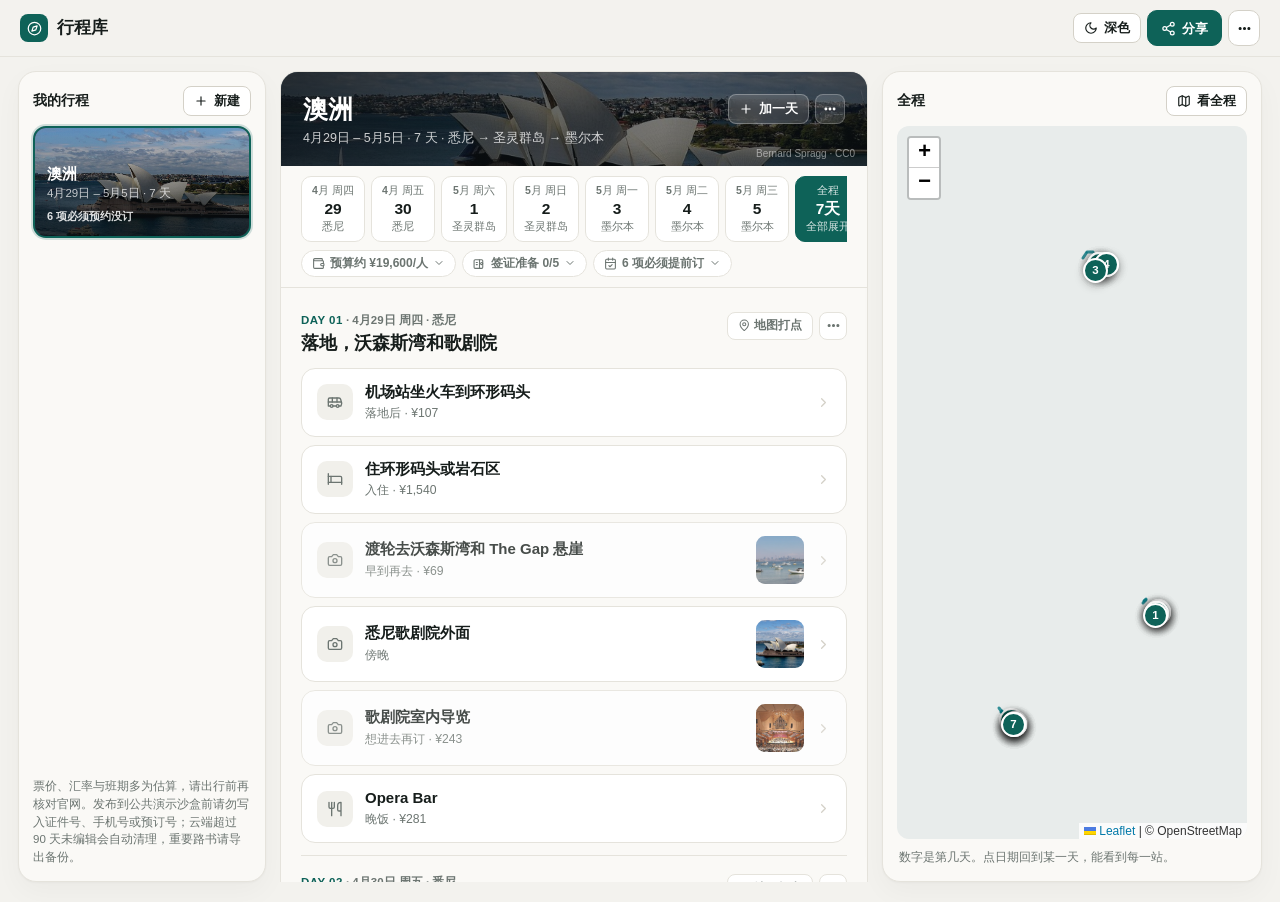
==== template/index.html @ 8e87754a "feat: convert itinerary stops into minimal cards with click-to-open detail panel and unified monochr" ====
<!DOCTYPE html>
<html lang="zh-CN">
<head>
  <meta charset="utf-8" />
  <meta name="viewport" content="width=device-width, initial-scale=1" />
  <title>行程库</title>
  <script>
    try {
      if (localStorage.getItem("travel-guides-theme") === "dark") {
        document.documentElement.dataset.theme = "dark";
      }
    } catch (_) {}
    if (/^\/t\/[A-Za-z0-9_-]+(?:\/edit)?\/?$/.test(location.pathname)) {
      document.documentElement.classList.add("shared-loading");
    }
  </script>
  <link rel="stylesheet" href="vendor/leaflet.css?v=1.9.4" />
  <link rel="stylesheet" href="styles.css?v=39" />
</head>
<body>
  <header class="top">
    <div class="brand">
      <span class="brand-mark"><span data-icon="compass"></span></span>
      <h1>行程库</h1>
    </div>
    <div class="top-actions">
      <span id="share-status" class="share-status" hidden></span>
      <button type="button" class="btn btn-sm" id="seed-update-btn" hidden><span data-icon="refresh"></span>线上已更新 · 用最新版</button>
      <button type="button" class="btn btn-sm" id="conflict-reload-btn" hidden><span data-icon="refresh"></span>加载最新内容</button>
      <button type="button" class="btn readonly-only" id="fork-btn"><span data-icon="copy"></span>复制并修改</button>
      <button type="button" class="btn btn-sm theme-toggle" id="theme-btn" title="切换浅色纸本 / 深色夜航主题"></button>
      <button type="button" class="btn btn-primary" id="share-btn"><span data-icon="share"></span>分享</button>
      <details class="more-menu" id="more-menu">
        <summary class="btn btn-icon-more" aria-label="更多功能" title="打印路书、导入或导出备份"><span data-icon="more"></span></summary>
        <div class="more-popover">
          <button type="button" class="menu-item edit-only mobile-only-menu-item" id="menu-add-day"><span data-icon="plus"></span>添加新的一天</button>
          <button type="button" class="menu-item edit-only mobile-only-menu-item" id="menu-rename-trip"><span data-icon="pencil"></span>修改行程名称</button>
          <button type="button" class="menu-item edit-only mobile-only-menu-item" id="menu-edit-cover"><span data-icon="camera"></span>更换顶部封面</button>
          <button type="button" class="menu-item edit-only mobile-only-menu-item" id="menu-new-trip"><span data-icon="plus"></span>新建另一趟行程</button>
          <button type="button" class="menu-item edit-only mobile-only-menu-item danger-item" id="menu-delete-trip"><span data-icon="trash"></span>删除当前行程</button>
          <hr class="menu-sep edit-only mobile-only-menu-item" />
          <button type="button" class="menu-item" id="print-btn"><span data-icon="printer"></span>打印 / 导出 PDF 路书</button>
          <button type="button" class="menu-item edit-only" id="reset-local-btn" hidden><span data-icon="refresh"></span>恢复默认线上内容</button>
          <button type="button" class="menu-item edit-only" id="import-btn"><span data-icon="upload"></span>导入 JSON 备份</button>
          <button type="button" class="menu-item" id="export-btn"><span data-icon="download"></span>导出 JSON 备份</button>
        </div>
      </details>
      <input id="import-file" type="file" accept="application/json" hidden />
    </div>
  </header>

  <div class="layout">
    <aside class="rail">
      <div class="rail-head">
        <h2>我的行程</h2>
        <button type="button" id="new-trip" class="btn btn-sm edit-only"><span data-icon="plus"></span>新建</button>
      </div>
      <div id="trip-list"></div>
      <p class="rail-note">票价、汇率与班期多为估算，请出行前再核对官网。发布到公共演示沙盒前请勿写入证件号、手机号或预订号；云端超过 90 天未编辑会自动清理，重要路书请导出备份。</p>
    </aside>

    <main id="main"></main>

    <aside class="map-panel">
      <div class="map-bar">
        <h2 id="map-title">地图</h2>
        <button type="button" id="fit-all" class="btn btn-sm"><span data-icon="map"></span>看全程</button>
      </div>
      <div id="map"></div>
      <p id="map-legend">数字和左边每一站的编号对应，虚线是先后顺序。</p>
    </aside>
  </div>

  <dialog id="editor">
    <form id="editor-form" method="dialog">
      <h3 id="editor-title">添加地点</h3>
      <label>时间 <input name="time" placeholder="10:30" /></label>
      <label>名称 <input name="name" required placeholder="餐厅或景点" /></label>
      <label>类型
        <select name="kind">
          <option value="sight">景点</option>
          <option value="food">餐厅</option>
          <option value="transport">交通</option>
          <option value="stay">住宿</option>
        </select>
      </label>
      <label>地址 <input name="address" placeholder="用来在谷歌上搜索" /></label>
      <label>为什么去（亮点简介） <input name="why" placeholder="一句话说明为什么推荐这里" /></label>
      <div class="pair">
        <label>纬度 <input name="lat" inputmode="decimal" /></label>
        <label>经度 <input name="lng" inputmode="decimal" /></label>
      </div>
      <button type="button" id="geocode-btn" class="btn"><span data-icon="pin"></span><span class="label">按名称查找坐标并打点</span></button>
      <label>要不要提前订
        <select name="reservation">
          <option value="none">不用预约</option>
          <option value="recommended">建议预约</option>
          <option value="required">必须预约</option>
        </select>
      </label>
      <label>预约说明 <input name="reservationNote" placeholder="为什么要订，订晚了会怎样" /></label>
      <label>预约链接 <input name="bookingUrl" placeholder="https://" /></label>
      <div class="pair">
        <label>每人费用（当地货币） <input name="costAmount" inputmode="decimal" placeholder="免费填 0" /></label>
        <label>费用说明 <input name="costNote" placeholder="含什么，怎么算的" /></label>
      </div>
      <label>配图链接（Wikimedia 或本站 /api/img）
        <span class="copy-field">
          <input name="photoSrc" placeholder="https://commons.wikimedia.org/..." />
          <button type="button" id="photo-search-btn" class="btn btn-sm"><span data-icon="camera"></span><span class="label">自动搜图</span></button>
        </span>
      </label>
      <div class="pair">
        <label>图片署名 <input name="photoCredit" placeholder="作者 · CC BY-SA 4.0" /></label>
        <label>来源页面 <input name="photoLink" placeholder="https://commons.wikimedia.org/wiki/File:..." /></label>
      </div>
      <label>怎么走 <textarea name="note" rows="4"></textarea></label>
      <div class="dialog-actions">
        <button type="button" id="editor-cancel" class="btn">取消</button>
        <button type="submit" class="btn btn-primary">保存</button>
      </div>
    </form>
  </dialog>

  <dialog id="day-editor">
    <form id="day-editor-form" method="dialog">
      <h3 id="day-editor-title">编辑这一天</h3>
      <div class="pair">
        <label>日期 <input name="date" placeholder="2027-05-01" /></label>
        <label>城市 <input name="city" placeholder="京都 / 悉尼" /></label>
      </div>
      <label>当天主题 <input name="title" required placeholder="例如：伏见稻荷与清水寺漫步" /></label>
      <div class="dialog-actions">
        <button type="button" id="day-editor-cancel" class="btn">取消</button>
        <button type="submit" class="btn btn-primary">保存</button>
      </div>
    </form>
  </dialog>

  <script src="vendor/leaflet.js?v=1.9.4"></script>
  <dialog id="pin-sheet" class="pin-sheet">
    <form method="dialog">
      <h3 id="pin-sheet-title">在谷歌地图打点</h3>
      <p id="pin-sheet-note" class="pin-sheet-note">点任意一站即可在谷歌地图里单独打点定位；也可以点第一项把今天所有站点连成路线。</p>
      <div id="pin-sheet-list" class="pin-sheet-list"></div>
      <div class="dialog-actions">
        <button type="submit" class="btn" value="cancel">关闭</button>
      </div>
    </form>
  </dialog>

  <dialog id="stop-detail" class="stop-detail">
    <div id="detail-content"></div>
  </dialog>

  <dialog id="stop-sheet" class="stop-sheet">
    <form method="dialog">
      <div class="stop-sheet-head">
        <p id="stop-sheet-pos" class="stop-sheet-pos"></p>
        <h3 id="stop-sheet-title">管理这一站</h3>
      </div>
      <div class="stop-sheet-moves" role="group" aria-label="调整先后顺序">
        <button type="button" class="btn stop-move-btn" id="sheet-move-up"><span data-icon="arrowUp"></span>上移一站</button>
        <button type="button" class="btn stop-move-btn" id="sheet-move-down"><span data-icon="arrowDown"></span>下移一站</button>
      </div>
      <div class="stop-sheet-actions">
        <button type="button" class="sheet-row-btn" id="sheet-edit-stop"><span data-icon="pencil"></span><span><b>编辑地点信息</b><small>修改时间、名称、费用、备注或配图</small></span></button>
        <button type="button" class="sheet-row-btn danger" id="sheet-del-stop"><span data-icon="trash"></span><span><b>删除这一站</b><small>从当天行程中移除</small></span></button>
      </div>
      <div class="dialog-actions">
        <button type="submit" class="btn btn-sheet-done" value="cancel">完成</button>
      </div>
    </form>
  </dialog>

  <dialog id="photo-lightbox" class="photo-lightbox">
    <form method="dialog">
      <img id="lightbox-img" alt="" />
      <div class="lightbox-foot">
        <div>
          <b id="lightbox-title"></b>
          <a id="lightbox-credit" target="_blank" rel="noopener"></a>
        </div>
        <button type="submit" class="btn btn-sm" value="cancel">关闭</button>
      </div>
    </form>
  </dialog>

  <button type="button" id="mobile-map-fab" class="mobile-map-fab" hidden></button>

  <dialog id="share-dialog" class="share-dialog">
    <form method="dialog">
      <div>
        <p class="dialog-kicker" id="share-dialog-kicker">分享行程</p>
        <h3 id="share-dialog-title">两个链接，两种权限</h3>
        <p class="share-explain" id="share-dialog-explain">公开链接只能查看；编辑链接相当于密码，请只发给共同规划的人。</p>
      </div>
      <label>公开查看链接
        <span class="copy-field">
          <input id="public-link" readonly />
          <button type="button" class="btn btn-sm" id="copy-public">复制</button>
        </span>
      </label>
      <label id="edit-link-row">持链接可编辑
        <span class="copy-field">
          <input id="edit-link" readonly />
          <button type="button" class="btn btn-sm" id="copy-edit">复制</button>
        </span>
      </label>
      <div id="static-cloud-box" class="static-cloud-box" hidden>
        <small>当前为静态托管页面，复制上方链接即可发给同行人查看。如果需要在网页上多人实时编辑，也可以生成云端副本（默认沙盒使用 workers.dev，部分国内网络可能无法直连）。</small>
        <button type="button" class="btn btn-sm" id="static-cloud-btn">生成云端可编辑副本</button>
      </div>
      <div id="share-manage-box" class="share-manage-box" hidden>
        <div class="share-manage-head">
          <div>
            <b>编辑安全与历史版本</b>
            <small>编辑链接泄露时可立即重置；改乱了可恢复到之前的版本。</small>
          </div>
          <button type="button" class="btn btn-sm" id="rotate-token-btn">重置编辑密钥</button>
        </div>
        <div class="revision-section">
          <div class="revision-bar">
            <span>最近保存记录（最多 10 版）</span>
            <button type="button" class="btn btn-sm" id="load-revisions-btn">刷新列表</button>
          </div>
          <div id="revision-list" class="revision-list"></div>
        </div>
        <div class="share-delete-row">
          <small>误发了证件号或预订号时，连同历史版本一起从云端清除。</small>
          <button type="button" class="btn btn-sm" id="delete-cloud-trip-btn">彻底删除云端行程</button>
        </div>
      </div>
      <p class="share-warning" id="share-warning">公共演示沙盒单行程限 100 KB、超过 90 天未编辑自动清理，不承诺永久保存。请勿把编辑链接公开发布，也不要写入身份证、护照、手机号或预订号。</p>
      <div class="dialog-actions">
        <button type="button" id="share-close" class="btn btn-primary">完成</button>
      </div>
    </form>
  </dialog>

  <script src="data.js?v=39"></script>
  <script src="app.js?v=39"></script>
  <script src="share.js?v=11"></script>
</body>
</html>
---- template/vendor/leaflet.css ----
/* required styles */

.leaflet-pane,
.leaflet-tile,
.leaflet-marker-icon,
.leaflet-marker-shadow,
.leaflet-tile-container,
.leaflet-pane > svg,
.leaflet-pane > canvas,
.leaflet-zoom-box,
.leaflet-image-layer,
.leaflet-layer {
	position: absolute;
	left: 0;
	top: 0;
	}
.leaflet-container {
	overflow: hidden;
	}
.leaflet-tile,
.leaflet-marker-icon,
.leaflet-marker-shadow {
	-webkit-user-select: none;
	   -moz-user-select: none;
	        user-select: none;
	  -webkit-user-drag: none;
	}
/* Prevents IE11 from highlighting tiles in blue */
.leaflet-tile::selection {
	background: transparent;
}
/* Safari renders non-retina tile on retina better with this, but Chrome is worse */
.leaflet-safari .leaflet-tile {
	image-rendering: -webkit-optimize-contrast;
	}
/* hack that prevents hw layers "stretching" when loading new tiles */
.leaflet-safari .leaflet-tile-container {
	width: 1600px;
	height: 1600px;
	-webkit-transform-origin: 0 0;
	}
.leaflet-marker-icon,
.leaflet-marker-shadow {
	display: block;
	}
/* .leaflet-container svg: reset svg max-width decleration shipped in Joomla! (joomla.org) 3.x */
/* .leaflet-container img: map is broken in FF if you have max-width: 100% on tiles */
.leaflet-container .leaflet-overlay-pane svg {
	max-width: none !important;
	max-height: none !important;
	}
.leaflet-container .leaflet-marker-pane img,
.leaflet-container .leaflet-shadow-pane img,
.leaflet-container .leaflet-tile-pane img,
.leaflet-container img.leaflet-image-layer,
.leaflet-container .leaflet-tile {
	max-width: none !important;
	max-height: none !important;
	width: auto;
	padding: 0;
	}

.leaflet-container img.leaflet-tile {
	/* See: https://bugs.chromium.org/p/chromium/issues/detail?id=600120 */
	mix-blend-mode: plus-lighter;
}

.leaflet-container.leaflet-touch-zoom {
	-ms-touch-action: pan-x pan-y;
	touch-action: pan-x pan-y;
	}
.leaflet-container.leaflet-touch-drag {
	-ms-touch-action: pinch-zoom;
	/* Fallback for FF which doesn't support pinch-zoom */
	touch-action: none;
	touch-action: pinch-zoom;
}
.leaflet-container.leaflet-touch-drag.leaflet-touch-zoom {
	-ms-touch-action: none;
	touch-action: none;
}
.leaflet-container {
	-webkit-tap-highlight-color: transparent;
}
.leaflet-container a {
	-webkit-tap-highlight-color: rgba(51, 181, 229, 0.4);
}
.leaflet-tile {
	filter: inherit;
	visibility: hidden;
	}
.leaflet-tile-loaded {
	visibility: inherit;
	}
.leaflet-zoom-box {
	width: 0;
	height: 0;
	-moz-box-sizing: border-box;
	     box-sizing: border-box;
	z-index: 800;
	}
/* workaround for https://bugzilla.mozilla.org/show_bug.cgi?id=888319 */
.leaflet-overlay-pane svg {
	-moz-user-select: none;
	}

.leaflet-pane         { z-index: 400; }

.leaflet-tile-pane    { z-index: 200; }
.leaflet-overlay-pane { z-index: 400; }
.leaflet-shadow-pane  { z-index: 500; }
.leaflet-marker-pane  { z-index: 600; }
.leaflet-tooltip-pane   { z-index: 650; }
.leaflet-popup-pane   { z-index: 700; }

.leaflet-map-pane canvas { z-index: 100; }
.leaflet-map-pane svg    { z-index: 200; }

.leaflet-vml-shape {
	width: 1px;
	height: 1px;
	}
.lvml {
	behavior: url(#default#VML);
	display: inline-block;
	position: absolute;
	}


/* control positioning */

.leaflet-control {
	position: relative;
	z-index: 800;
	pointer-events: visiblePainted; /* IE 9-10 doesn't have auto */
	pointer-events: auto;
	}
.leaflet-top,
.leaflet-bottom {
	position: absolute;
	z-index: 1000;
	pointer-events: none;
	}
.leaflet-top {
	top: 0;
	}
.leaflet-right {
	right: 0;
	}
.leaflet-bottom {
	bottom: 0;
	}
.leaflet-left {
	left: 0;
	}
.leaflet-control {
	float: left;
	clear: both;
	}
.leaflet-right .leaflet-control {
	float: right;
	}
.leaflet-top .leaflet-control {
	margin-top: 10px;
	}
.leaflet-bottom .leaflet-control {
	margin-bottom: 10px;
	}
.leaflet-left .leaflet-control {
	margin-left: 10px;
	}
.leaflet-right .leaflet-control {
	margin-right: 10px;
	}


/* zoom and fade animations */

.leaflet-fade-anim .leaflet-popup {
	opacity: 0;
	-webkit-transition: opacity 0.2s linear;
	   -moz-transition: opacity 0.2s linear;
	        transition: opacity 0.2s linear;
	}
.leaflet-fade-anim .leaflet-map-pane .leaflet-popup {
	opacity: 1;
	}
.leaflet-zoom-animated {
	-webkit-transform-origin: 0 0;
	    -ms-transform-origin: 0 0;
	        transform-origin: 0 0;
	}
svg.leaflet-zoom-animated {
	will-change: transform;
}

.leaflet-zoom-anim .leaflet-zoom-animated {
	-webkit-transition: -webkit-transform 0.25s cubic-bezier(0,0,0.25,1);
	   -moz-transition:    -moz-transform 0.25s cubic-bezier(0,0,0.25,1);
	        transition:         transform 0.25s cubic-bezier(0,0,0.25,1);
	}
.leaflet-zoom-anim .leaflet-tile,
.leaflet-pan-anim .leaflet-tile {
	-webkit-transition: none;
	   -moz-transition: none;
	        transition: none;
	}

.leaflet-zoom-anim .leaflet-zoom-hide {
	visibility: hidden;
	}


/* cursors */

.leaflet-interactive {
	cursor: pointer;
	}
.leaflet-grab {
	cursor: -webkit-grab;
	cursor:    -moz-grab;
	cursor:         grab;
	}
.leaflet-crosshair,
.leaflet-crosshair .leaflet-interactive {
	cursor: crosshair;
	}
.leaflet-popup-pane,
.leaflet-control {
	cursor: auto;
	}
.leaflet-dragging .leaflet-grab,
.leaflet-dragging .leaflet-grab .leaflet-interactive,
.leaflet-dragging .leaflet-marker-draggable {
	cursor: move;
	cursor: -webkit-grabbing;
	cursor:    -moz-grabbing;
	cursor:         grabbing;
	}

/* marker & overlays interactivity */
.leaflet-marker-icon,
.leaflet-marker-shadow,
.leaflet-image-layer,
.leaflet-pane > svg path,
.leaflet-tile-container {
	pointer-events: none;
	}

.leaflet-marker-icon.leaflet-interactive,
.leaflet-image-layer.leaflet-interactive,
.leaflet-pane > svg path.leaflet-interactive,
svg.leaflet-image-layer.leaflet-interactive path {
	pointer-events: visiblePainted; /* IE 9-10 doesn't have auto */
	pointer-events: auto;
	}

/* visual tweaks */

.leaflet-container {
	background: #ddd;
	outline-offset: 1px;
	}
.leaflet-container a {
	color: #0078A8;
	}
.leaflet-zoom-box {
	border: 2px dotted #38f;
	background: rgba(255,255,255,0.5);
	}


/* general typography */
.leaflet-container {
	font-family: "Helvetica Neue", Arial, Helvetica, sans-serif;
	font-size: 12px;
	font-size: 0.75rem;
	line-height: 1.5;
	}


/* general toolbar styles */

.leaflet-bar {
	box-shadow: 0 1px 5px rgba(0,0,0,0.65);
	border-radius: 4px;
	}
.leaflet-bar a {
	background-color: #fff;
	border-bottom: 1px solid #ccc;
	width: 26px;
	height: 26px;
	line-height: 26px;
	display: block;
	text-align: center;
	text-decoration: none;
	color: black;
	}
.leaflet-bar a,
.leaflet-control-layers-toggle {
	background-position: 50% 50%;
	background-repeat: no-repeat;
	display: block;
	}
.leaflet-bar a:hover,
.leaflet-bar a:focus {
	background-color: #f4f4f4;
	}
.leaflet-bar a:first-child {
	border-top-left-radius: 4px;
	border-top-right-radius: 4px;
	}
.leaflet-bar a:last-child {
	border-bottom-left-radius: 4px;
	border-bottom-right-radius: 4px;
	border-bottom: none;
	}
.leaflet-bar a.leaflet-disabled {
	cursor: default;
	background-color: #f4f4f4;
	color: #bbb;
	}

.leaflet-touch .leaflet-bar a {
	width: 30px;
	height: 30px;
	line-height: 30px;
	}
.leaflet-touch .leaflet-bar a:first-child {
	border-top-left-radius: 2px;
	border-top-right-radius: 2px;
	}
.leaflet-touch .leaflet-bar a:last-child {
	border-bottom-left-radius: 2px;
	border-bottom-right-radius: 2px;
	}

/* zoom control */

.leaflet-control-zoom-in,
.leaflet-control-zoom-out {
	font: bold 18px 'Lucida Console', Monaco, monospace;
	text-indent: 1px;
	}

.leaflet-touch .leaflet-control-zoom-in, .leaflet-touch .leaflet-control-zoom-out  {
	font-size: 22px;
	}


/* layers control */

.leaflet-control-layers {
	box-shadow: 0 1px 5px rgba(0,0,0,0.4);
	background: #fff;
	border-radius: 5px;
	}
.leaflet-control-layers-toggle {
	background-image: url(images/layers.png);
	width: 36px;
	height: 36px;
	}
.leaflet-retina .leaflet-control-layers-toggle {
	background-image: url(images/layers-2x.png);
	background-size: 26px 26px;
	}
.leaflet-touch .leaflet-control-layers-toggle {
	width: 44px;
	height: 44px;
	}
.leaflet-control-layers .leaflet-control-layers-list,
.leaflet-control-layers-expanded .leaflet-control-layers-toggle {
	display: none;
	}
.leaflet-control-layers-expanded .leaflet-control-layers-list {
	display: block;
	position: relative;
	}
.leaflet-control-layers-expanded {
	padding: 6px 10px 6px 6px;
	color: #333;
	background: #fff;
	}
.leaflet-control-layers-scrollbar {
	overflow-y: scroll;
	overflow-x: hidden;
	padding-right: 5px;
	}
.leaflet-control-layers-selector {
	margin-top: 2px;
	position: relative;
	top: 1px;
	}
.leaflet-control-layers label {
	display: block;
	font-size: 13px;
	font-size: 1.08333em;
	}
.leaflet-control-layers-separator {
	height: 0;
	border-top: 1px solid #ddd;
	margin: 5px -10px 5px -6px;
	}

/* Default icon URLs */
.leaflet-default-icon-path { /* used only in path-guessing heuristic, see L.Icon.Default */
	background-image: url(images/marker-icon.png);
	}


/* attribution and scale controls */

.leaflet-container .leaflet-control-attribution {
	background: #fff;
	background: rgba(255, 255, 255, 0.8);
	margin: 0;
	}
.leaflet-control-attribution,
.leaflet-control-scale-line {
	padding: 0 5px;
	color: #333;
	line-height: 1.4;
	}
.leaflet-control-attribution a {
	text-decoration: none;
	}
.leaflet-control-attribution a:hover,
.leaflet-control-attribution a:focus {
	text-decoration: underline;
	}
.leaflet-attribution-flag {
	display: inline !important;
	vertical-align: baseline !important;
	width: 1em;
	height: 0.6669em;
	}
.leaflet-left .leaflet-control-scale {
	margin-left: 5px;
	}
.leaflet-bottom .leaflet-control-scale {
	margin-bottom: 5px;
	}
.leaflet-control-scale-line {
	border: 2px solid #777;
	border-top: none;
	line-height: 1.1;
	padding: 2px 5px 1px;
	white-space: nowrap;
	-moz-box-sizing: border-box;
	     box-sizing: border-box;
	background: rgba(255, 255, 255, 0.8);
	text-shadow: 1px 1px #fff;
	}
.leaflet-control-scale-line:not(:first-child) {
	border-top: 2px solid #777;
	border-bottom: none;
	margin-top: -2px;
	}
.leaflet-control-scale-line:not(:first-child):not(:last-child) {
	border-bottom: 2px solid #777;
	}

.leaflet-touch .leaflet-control-attribution,
.leaflet-touch .leaflet-control-layers,
.leaflet-touch .leaflet-bar {
	box-shadow: none;
	}
.leaflet-touch .leaflet-control-layers,
.leaflet-touch .leaflet-bar {
	border: 2px solid rgba(0,0,0,0.2);
	background-clip: padding-box;
	}


/* popup */

.leaflet-popup {
	position: absolute;
	text-align: center;
	margin-bottom: 20px;
	}
.leaflet-popup-content-wrapper {
	padding: 1px;
	text-align: left;
	border-radius: 12px;
	}
.leaflet-popup-content {
	margin: 13px 24px 13px 20px;
	line-height: 1.3;
	font-size: 13px;
	font-size: 1.08333em;
	min-height: 1px;
	}
.leaflet-popup-content p {
	margin: 17px 0;
	margin: 1.3em 0;
	}
.leaflet-popup-tip-container {
	width: 40px;
	height: 20px;
	position: absolute;
	left: 50%;
	margin-top: -1px;
	margin-left: -20px;
	overflow: hidden;
	pointer-events: none;
	}
.leaflet-popup-tip {
	width: 17px;
	height: 17px;
	padding: 1px;

	margin: -10px auto 0;
	pointer-events: auto;

	-webkit-transform: rotate(45deg);
	   -moz-transform: rotate(45deg);
	    -ms-transform: rotate(45deg);
	        transform: rotate(45deg);
	}
.leaflet-popup-content-wrapper,
.leaflet-popup-tip {
	background: white;
	color: #333;
	box-shadow: 0 3px 14px rgba(0,0,0,0.4);
	}
.leaflet-container a.leaflet-popup-close-button {
	position: absolute;
	top: 0;
	right: 0;
	border: none;
	text-align: center;
	width: 24px;
	height: 24px;
	font: 16px/24px Tahoma, Verdana, sans-serif;
	color: #757575;
	text-decoration: none;
	background: transparent;
	}
.leaflet-container a.leaflet-popup-close-button:hover,
.leaflet-container a.leaflet-popup-close-button:focus {
	color: #585858;
	}
.leaflet-popup-scrolled {
	overflow: auto;
	}

.leaflet-oldie .leaflet-popup-content-wrapper {
	-ms-zoom: 1;
	}
.leaflet-oldie .leaflet-popup-tip {
	width: 24px;
	margin: 0 auto;

	-ms-filter: "progid:DXImageTransform.Microsoft.Matrix(M11=0.70710678, M12=0.70710678, M21=-0.70710678, M22=0.70710678)";
	filter: progid:DXImageTransform.Microsoft.Matrix(M11=0.70710678, M12=0.70710678, M21=-0.70710678, M22=0.70710678);
	}

.leaflet-oldie .leaflet-control-zoom,
.leaflet-oldie .leaflet-control-layers,
.leaflet-oldie .leaflet-popup-content-wrapper,
.leaflet-oldie .leaflet-popup-tip {
	border: 1px solid #999;
	}


/* div icon */

.leaflet-div-icon {
	background: #fff;
	border: 1px solid #666;
	}


/* Tooltip */
/* Base styles for the element that has a tooltip */
.leaflet-tooltip {
	position: absolute;
	padding: 6px;
	background-color: #fff;
	border: 1px solid #fff;
	border-radius: 3px;
	color: #222;
	white-space: nowrap;
	-webkit-user-select: none;
	-moz-user-select: none;
	-ms-user-select: none;
	user-select: none;
	pointer-events: none;
	box-shadow: 0 1px 3px rgba(0,0,0,0.4);
	}
.leaflet-tooltip.leaflet-interactive {
	cursor: pointer;
	pointer-events: auto;
	}
.leaflet-tooltip-top:before,
.leaflet-tooltip-bottom:before,
.leaflet-tooltip-left:before,
.leaflet-tooltip-right:before {
	position: absolute;
	pointer-events: none;
	border: 6px solid transparent;
	background: transparent;
	content: "";
	}

/* Directions */

.leaflet-tooltip-bottom {
	margin-top: 6px;
}
.leaflet-tooltip-top {
	margin-top: -6px;
}
.leaflet-tooltip-bottom:before,
.leaflet-tooltip-top:before {
	left: 50%;
	margin-left: -6px;
	}
.leaflet-tooltip-top:before {
	bottom: 0;
	margin-bottom: -12px;
	border-top-color: #fff;
	}
.leaflet-tooltip-bottom:before {
	top: 0;
	margin-top: -12px;
	margin-left: -6px;
	border-bottom-color: #fff;
	}
.leaflet-tooltip-left {
	margin-left: -6px;
}
.leaflet-tooltip-right {
	margin-left: 6px;
}
.leaflet-tooltip-left:before,
.leaflet-tooltip-right:before {
	top: 50%;
	margin-top: -6px;
	}
.leaflet-tooltip-left:before {
	right: 0;
	margin-right: -12px;
	border-left-color: #fff;
	}
.leaflet-tooltip-right:before {
	left: 0;
	margin-left: -12px;
	border-right-color: #fff;
	}

/* Printing */

@media print {
	/* Prevent printers from removing background-images of controls. */
	.leaflet-control {
		-webkit-print-color-adjust: exact;
		print-color-adjust: exact;
		}
	}
---- template/styles.css ----
/* ==========================================================================
   Static Travel Guide — Minimal Unified Card + Detail Panel Stylesheet
   Strict Monochrome + Single Accent Palette (Zero Rainbow Clutter)
   ========================================================================== */

:root {
  --bg: #f3f2ee;
  --panel: #faf9f6;
  --surface: #ffffff;
  --surface-subtle: #f1f0eb;
  --ink: #161d1b;
  --muted: #6c7571;
  --line: #e5e3dc;
  --line-strong: #d4d1c8;
  --accent: #0e6258;
  --accent-dark: #094941;
  --accent-soft: #e8f3f1;
  --warn: #b45309;
  --warn-soft: #fef5eb;
  --danger: #b91c1c;
  --danger-soft: #fef2f2;
  --radius: 18px;
  --shadow: 0 1px 2px rgba(18, 26, 23, 0.03), 0 10px 28px rgba(18, 26, 23, 0.035);
}

/* Tonal single-hue steps for budget chart (no rainbow colors) */
.cat-flight    { --bar-alpha: 1; }
.cat-stay      { --bar-alpha: 0.78; }
.cat-transport { --bar-alpha: 0.6; }
.cat-sight     { --bar-alpha: 0.45; }
.cat-food      { --bar-alpha: 0.32; }
.cat-other     { --bar-alpha: 0.2; }

* { box-sizing: border-box; }
[hidden] { display: none !important; }
html, body { margin: 0; height: 100%; }
html.shared-loading body { visibility: hidden; }

body {
  background: var(--bg);
  color: var(--ink);
  font-family: -apple-system, BlinkMacSystemFont, "PingFang SC", "Hiragino Sans GB", "Microsoft YaHei", "Noto Sans SC", sans-serif;
  font-size: 14.5px;
  line-height: 1.55;
  -webkit-font-smoothing: antialiased;
}

button, input, select, textarea { font: inherit; color: inherit; }
.icon { width: 15px; height: 15px; flex-shrink: 0; }
.muted { color: var(--muted); }
.empty { margin: 0; padding: 20px 0; color: var(--muted); font-size: 13.5px; }
.print-only-notes { display: none; }

/* Role Modifiers */
.shared-readonly .edit-only { display: none !important; }
.readonly-only { display: none !important; }
.shared-readonly .readonly-only { display: inline-flex !important; }

/* Unified Calm Buttons */
.btn {
  display: inline-flex;
  align-items: center;
  justify-content: center;
  gap: 6px;
  height: 36px;
  padding: 0 13px;
  border-radius: 10px;
  border: 1px solid var(--line-strong);
  background: var(--surface);
  color: var(--ink);
  font-size: 13px;
  font-weight: 600;
  line-height: 1;
  text-decoration: none;
  white-space: nowrap;
  cursor: pointer;
  transition: background 0.15s, border-color 0.15s, color 0.15s;
}
.btn:hover { border-color: var(--accent); color: var(--accent); }
.btn:active { transform: translateY(1px); }
.btn:disabled { opacity: 0.4; cursor: default; }
.btn-sm { height: 30px; padding: 0 10px; font-size: 12.5px; border-radius: 8px; }
.btn-sm .icon { width: 14px; height: 14px; }

.btn-primary, .btn-book {
  background: var(--accent);
  border-color: var(--accent);
  color: #fff;
}
.btn-primary:hover, .btn-book:hover {
  background: var(--accent-dark);
  border-color: var(--accent-dark);
  color: #fff;
}

/* Top Bar & Menus */
.top {
  position: sticky;
  top: 0;
  z-index: 50;
  display: flex;
  justify-content: space-between;
  align-items: center;
  gap: 12px;
  padding: 10px 20px;
  background: rgba(243, 242, 238, 0.9);
  border-bottom: 1px solid var(--line);
  backdrop-filter: blur(14px);
}
.brand { display: flex; align-items: center; gap: 9px; }
.brand-mark {
  display: grid;
  place-items: center;
  width: 28px;
  height: 28px;
  border-radius: 8px;
  background: var(--accent);
  color: #fff;
}
.brand h1 { margin: 0; font-size: 17px; font-weight: 750; letter-spacing: -0.01em; }
.top-actions { display: flex; align-items: center; gap: 6px; }

.share-status {
  display: inline-flex;
  align-items: center;
  height: 26px;
  padding: 0 9px;
  border-radius: 999px;
  background: var(--accent-soft);
  color: var(--accent);
  font-size: 12px;
  font-weight: 600;
  white-space: nowrap;
}
.share-status.error { background: var(--danger-soft); color: var(--danger); }

#conflict-reload-btn, #seed-update-btn {
  border-color: var(--warn);
  background: var(--warn-soft);
  color: var(--warn);
}

.more-menu { position: relative; }
.more-menu summary { list-style: none; }
.more-menu summary::-webkit-details-marker { display: none; }
.btn-icon-more { width: 32px; padding: 0; }
.more-popover {
  position: absolute;
  right: 0;
  top: calc(100% + 6px);
  min-width: 188px;
  padding: 5px;
  border-radius: 12px;
  background: var(--surface);
  border: 1px solid var(--line);
  box-shadow: 0 12px 32px rgba(15, 23, 20, 0.14);
  display: grid;
  gap: 2px;
  z-index: 80;
}
.menu-item {
  display: flex;
  align-items: center;
  gap: 9px;
  width: 100%;
  padding: 8px 11px;
  border: 0;
  border-radius: 8px;
  background: transparent;
  color: var(--ink);
  font-size: 13px;
  font-weight: 550;
  text-align: left;
  cursor: pointer;
}
.menu-item:hover { background: var(--surface-subtle); color: var(--accent); }
.menu-item.danger-item { color: var(--danger); }
.menu-item.danger-item:hover { background: var(--danger-soft); }
.menu-sep { border: 0; border-top: 1px solid var(--line); margin: 4px 6px; }
@media (min-width: 721px) {
  .mobile-only-menu-item { display: none; }
}

/* 3-Column Desktop Layout */
.layout {
  display: grid;
  grid-template-columns: 248px minmax(0, 1fr) 380px;
  gap: 14px;
  padding: 14px 18px 20px;
  height: calc(100vh - 55px);
}
.shared-route .rail { display: none !important; }
.shared-route .layout { grid-template-columns: minmax(0, 1fr) 400px; }

.rail, .map-panel {
  min-height: 0;
  display: flex;
  flex-direction: column;
  background: var(--panel);
  border: 1px solid var(--line);
  border-radius: var(--radius);
  box-shadow: var(--shadow);
}

/* Left Sidebar Trip Cards */
.rail { padding: 14px; overflow: auto; }
.rail-head, .map-bar {
  display: flex;
  justify-content: space-between;
  align-items: center;
  gap: 8px;
  margin-bottom: 10px;
}
.rail h2, .map-bar h2 { margin: 0; font-size: 14px; font-weight: 750; }
#trip-list { display: grid; gap: 10px; }

.trip-card {
  position: relative;
  display: flex;
  flex-direction: column;
  justify-content: flex-end;
  width: 100%;
  min-height: 112px;
  padding: 0;
  border: 2px solid transparent;
  border-radius: 13px;
  background: #1b2422;
  color: #fff;
  text-align: left;
  overflow: hidden;
  cursor: pointer;
  transition: transform 0.15s, border-color 0.15s;
}
.trip-card:hover { transform: translateY(-1px); }
.trip-card.active {
  border-color: var(--accent);
  box-shadow: 0 0 0 2px rgba(14, 98, 88, 0.18);
}
.trip-thumb {
  position: absolute;
  inset: 0;
  display: grid;
  place-items: center;
  background: #232f2c center / cover no-repeat;
}
.trip-thumb::after {
  content: "";
  position: absolute;
  inset: 0;
  background: linear-gradient(180deg, rgba(10, 15, 18, 0.1) 0%, rgba(10, 15, 18, 0.84) 100%);
}
.trip-meta { position: relative; z-index: 1; display: block; padding: 11px 12px 10px; }
.trip-meta b { display: block; font-size: 14.5px; font-weight: 750; line-height: 1.25; }
.trip-meta span { display: block; margin-top: 2px; font-size: 11.5px; color: rgba(255, 255, 255, 0.74); }
.trip-meta em, .trip-meta .ok {
  display: inline-block;
  margin-top: 5px;
  font-size: 11px;
  font-style: normal;
  font-weight: 600;
  color: rgba(255, 255, 255, 0.86);
}
.rail-note { margin: auto 0 0; padding-top: 14px; color: var(--muted); font-size: 11.5px; line-height: 1.55; }

/* Center Stage */
main {
  min-height: 0;
  overflow: auto;
  display: flex;
  flex-direction: column;
  gap: 10px;
}
.stage-shell {
  background: var(--panel);
  border: 1px solid var(--line);
  border-radius: var(--radius);
  box-shadow: var(--shadow);
  overflow: clip;
}

/* 1. Atmospheric Header */
.stage-hero {
  position: relative;
  padding: 22px 22px 18px;
  background: #1a2422;
  color: #fff;
  overflow: hidden;
}
.stage-hero.has-bg::before {
  content: "";
  position: absolute;
  inset: 0;
  background: var(--hero-img) center / cover no-repeat;
}
.stage-hero-scrim {
  position: absolute;
  inset: 0;
  background: linear-gradient(95deg, rgba(12, 17, 20, 0.84) 0%, rgba(12, 17, 20, 0.56) 65%, rgba(12, 17, 20, 0.72) 100%);
}
.stage-hero-body {
  position: relative;
  z-index: 1;
  display: flex;
  justify-content: space-between;
  align-items: flex-start;
  gap: 14px;
}
.stage-hero h2 { margin: 0; font-size: clamp(20px, 2.3vw, 25px); font-weight: 760; letter-spacing: -0.015em; line-height: 1.2; }
.stage-sub { margin: 5px 0 0; font-size: 12.5px; color: rgba(255, 255, 255, 0.78); }
.stage-hero-tools { display: flex; align-items: center; gap: 6px; flex-shrink: 0; }
.btn-hero-primary { background: rgba(255, 255, 255, 0.16); border-color: rgba(255, 255, 255, 0.28); color: #fff; backdrop-filter: blur(6px); }
.btn-hero-primary:hover { background: rgba(255, 255, 255, 0.26); border-color: #fff; color: #fff; }
.btn-hero-more { width: 30px; padding: 0; background: rgba(255, 255, 255, 0.14); border-color: rgba(255, 255, 255, 0.24); color: #fff; }
.btn-hero-more:hover { background: rgba(255, 255, 255, 0.26); border-color: #fff; color: #fff; }
.hero-credit {
  position: absolute; right: 12px; bottom: 5px; z-index: 1;
  font-size: 10px; color: rgba(255, 255, 255, 0.5); text-decoration: none;
  max-width: 45%; overflow: hidden; text-overflow: ellipsis; white-space: nowrap;
}

/* 2. Sticky Date Strip + Monochrome Quick Pills */
.stage-sticky {
  position: sticky;
  top: 0;
  z-index: 25;
  padding: 10px 20px;
  background: rgba(250, 249, 246, 0.94);
  border-bottom: 1px solid var(--line);
  backdrop-filter: blur(12px);
}
.day-tabs {
  display: flex;
  align-items: stretch;
  gap: 6px;
  overflow-x: auto;
  scrollbar-width: none;
}
.day-tabs::-webkit-scrollbar { display: none; }

.day-tab {
  display: flex;
  flex-direction: column;
  align-items: center;
  justify-content: center;
  min-width: 64px;
  padding: 5px 10px;
  border-radius: 10px;
  border: 1px solid var(--line);
  background: var(--surface);
  color: var(--ink);
  cursor: pointer;
  flex-shrink: 0;
  transition: background 0.15s, border-color 0.15s, color 0.15s;
}
.day-tab:hover { border-color: var(--accent); }
.dt-top { font-size: 10.5px; color: var(--muted); font-weight: 550; white-space: nowrap; }
.dt-num { font-size: 15.5px; font-weight: 800; line-height: 1.15; margin: 1px 0; font-variant-numeric: tabular-nums; }
.dt-city { font-size: 11px; color: var(--muted); font-weight: 550; max-width: 70px; overflow: hidden; text-overflow: ellipsis; white-space: nowrap; }

.day-tab.active {
  background: var(--accent);
  border-color: var(--accent);
  color: #fff;
}
.day-tab.active .dt-top, .day-tab.active .dt-city { color: rgba(255, 255, 255, 0.84); }

.quick-pills {
  display: flex;
  flex-wrap: nowrap;
  align-items: center;
  gap: 6px;
  margin-top: 8px;
  overflow-x: auto;
  scrollbar-width: none;
}
.quick-pills::-webkit-scrollbar { display: none; }
.q-pill {
  display: inline-flex;
  align-items: center;
  gap: 5px;
  height: 27px;
  padding: 0 10px;
  border-radius: 999px;
  border: 1px solid var(--line);
  background: var(--surface);
  color: var(--muted);
  font-size: 12px;
  font-weight: 600;
  cursor: pointer;
  white-space: nowrap;
}
.q-pill .icon { width: 13px; height: 13px; color: var(--muted); }
.q-pill.open, .q-pill:hover {
  border-color: var(--accent);
  background: var(--accent-soft);
  color: var(--accent);
}
.q-pill.open .icon, .q-pill:hover .icon { color: var(--accent); }
.chev { display: inline-grid; transition: transform 0.15s; }
.chev .icon { width: 12px; height: 12px; }
.chev.up { transform: rotate(180deg); }

/* Expandable Drawers */
.drawer-panel {
  margin: 12px 20px 4px;
  padding: 15px 16px;
  border-radius: 14px;
  background: var(--surface);
  border: 1px solid var(--line);
}
.drawer-head {
  display: flex;
  justify-content: space-between;
  align-items: flex-start;
  gap: 12px;
  padding-bottom: 10px;
  border-bottom: 1px solid var(--line);
  margin-bottom: 12px;
}
.drawer-head b { display: block; font-size: 14px; }
.drawer-sub { display: block; margin-top: 2px; font-size: 12px; color: var(--muted); }
.drawer-close {
  border: 0;
  background: var(--surface-subtle);
  color: var(--muted);
  padding: 4px 10px;
  border-radius: 6px;
  font-size: 12px;
  font-weight: 600;
  cursor: pointer;
}
.section-title { margin: 14px 0 8px; font-size: 12.5px; font-weight: 700; color: var(--muted); }

.book-row { display: flex; align-items: center; gap: 10px; padding: 8px 0; border-top: 1px solid var(--line); }
.book-row:first-of-type { border-top: 0; padding-top: 0; }
.book-name { flex: 1; min-width: 0; }
.book-name b { display: block; font-size: 13.5px; }
.book-name small { color: var(--muted); font-size: 12px; }

.flag {
  display: inline-block;
  padding: 1.5px 7px;
  border-radius: 5px;
  background: var(--surface-subtle);
  color: var(--muted);
  font-size: 11px;
  font-weight: 650;
  white-space: nowrap;
}
.flag.required { background: var(--warn-soft); color: var(--warn); }

/* Visa & Budget Drawers */
.visa-meta { display: grid; gap: 6px; margin-bottom: 12px; }
.visa-meta p { display: grid; grid-template-columns: 44px minmax(0, 1fr); gap: 8px; margin: 0; font-size: 12.8px; }
.visa-meta b { color: var(--muted); }
.visa-actions { display: flex; flex-wrap: wrap; gap: 8px; margin-bottom: 10px; }
.visa-docs, .visa-tips { list-style: none; margin: 0; padding: 0; display: grid; gap: 6px; }
.visa-doc {
  display: flex; align-items: flex-start; gap: 9px; padding: 8px 11px;
  border: 1px solid var(--line); border-radius: 10px; background: var(--panel); cursor: pointer;
}
.visa-doc.on { background: var(--accent-soft); border-color: rgba(14, 98, 88, 0.28); }
.visa-doc b { display: block; font-size: 13px; }
.visa-doc small { display: block; color: var(--muted); font-size: 11.8px; }
.visa-tips li { font-size: 12.5px; color: var(--muted); padding-left: 12px; position: relative; }
.visa-tips li::before { content: "•"; position: absolute; left: 0; color: var(--accent); }
.visa-note { margin: 10px 0 0; font-size: 11.5px; color: var(--muted); }

.origin-pick { display: flex; align-items: center; gap: 10px; margin-bottom: 10px; }
.origin-label { font-size: 12px; font-weight: 650; color: var(--muted); }
.origin-seg { display: inline-flex; gap: 6px; flex-wrap: wrap; }
.origin-btn {
  height: 28px; padding: 0 11px; border-radius: 999px;
  border: 1px solid var(--line-strong); background: var(--panel);
  font-size: 12px; font-weight: 600; cursor: pointer;
}
.origin-btn.active { background: var(--accent); border-color: var(--accent); color: #fff; }
.origin-brief { margin: 0 0 10px; font-size: 12.5px; color: var(--muted); line-height: 1.55; }

.flight-watch {
  display: flex; flex-wrap: wrap; justify-content: space-between; align-items: center;
  gap: 10px; padding: 10px 13px; margin-bottom: 12px;
  border-radius: 10px; background: var(--panel); border: 1px solid var(--line);
}
.flight-watch-info { display: flex; align-items: center; gap: 8px; flex: 1 1 220px; }
.fw-badge {
  display: inline-flex; align-items: center; gap: 4px; padding: 3px 8px;
  border-radius: 6px; background: var(--accent-soft); color: var(--accent);
  font-size: 11.5px; font-weight: 700; white-space: nowrap;
}
.fw-route b { display: block; font-size: 13px; }
.fw-route small { display: block; font-size: 11.5px; color: var(--muted); }
.flight-watch-actions { display: flex; gap: 6px; flex-wrap: wrap; }

.budget-bar { display: flex; height: 6px; border-radius: 999px; overflow: hidden; gap: 2px; margin-bottom: 10px; }
.budget-bar span { background: var(--accent); opacity: var(--bar-alpha, 0.5); border-radius: 999px; }
.budget-ledger { display: grid; grid-template-columns: repeat(2, minmax(0, 1fr)); gap: 2px 24px; }
.ledger-row {
  display: grid; grid-template-columns: minmax(0, 1fr) auto auto; gap: 10px; align-items: center;
  padding: 6px 0; border-bottom: 1px solid var(--line); font-size: 12.8px; font-variant-numeric: tabular-nums;
}
.budget-ledger.single-col .ledger-row { grid-template-columns: minmax(0, 1fr) auto; }
.ledger-name { display: inline-flex; align-items: center; gap: 7px; font-weight: 600; }
.ledger-name i { width: 8px; height: 8px; border-radius: 50%; background: var(--accent); opacity: var(--bar-alpha, 0.6); }
.ledger-name em { font-style: normal; color: var(--muted); font-size: 11.5px; font-weight: 500; }
.ledger-local { color: var(--muted); font-size: 12px; }
.ledger-cny { font-weight: 700; min-width: 3.8em; text-align: right; }

.budget-days, .budget-rows { list-style: none; margin: 0; padding: 0; }
.budget-day-btn {
  display: grid; grid-template-columns: 92px minmax(0, 1fr) auto; align-items: center; gap: 10px;
  width: 100%; padding: 6px 8px; border: 0; border-radius: 8px; background: transparent;
  text-align: left; cursor: pointer; font-size: 12.5px;
}
.budget-day-btn:hover { background: var(--panel); }
.bd-date small, .bd-amt small { margin-left: 5px; color: var(--muted); }
.bd-bar { height: 5px; border-radius: 999px; background: var(--surface-subtle); overflow: hidden; }
.bd-bar i { display: block; height: 100%; background: var(--accent); border-radius: 999px; }
.bd-amt { text-align: right; font-variant-numeric: tabular-nums; }

.budget-rows li {
  display: flex; justify-content: space-between; align-items: baseline; gap: 12px;
  padding: 7px 0; border-bottom: 1px solid var(--line); font-size: 12.8px;
}
.budget-rows li:last-child { border-bottom: 0; }
.budget-rows small { display: block; color: var(--muted); font-size: 11.8px; margin-top: 1px; }
.budget-rows em { font-style: normal; font-weight: 700; white-space: nowrap; font-variant-numeric: tabular-nums; }
.budget-rows .rmb { margin-left: 5px; color: var(--muted); font-weight: 500; font-size: 11.5px; }
.budget-note { margin: 10px 0 0; font-size: 11.8px; color: var(--muted); line-height: 1.55; }

/* ==========================================================================
   3. Clean Minimal Day Sections + Glanceable Stop Cards
   ========================================================================== */
.stage-days {
  padding: 6px 20px 10px;
}
.day {
  padding: 18px 0 12px;
}
.day + .day {
  border-top: 1px solid var(--line);
}

.day-head {
  display: flex;
  justify-content: space-between;
  align-items: flex-start;
  gap: 12px;
  margin-bottom: 12px;
}
.day-head-info { min-width: 0; }
.day-kicker {
  margin: 0;
  font-size: 11.5px;
  font-weight: 600;
  color: var(--muted);
}
.day-kicker b {
  color: var(--accent);
  font-weight: 750;
  letter-spacing: 0.04em;
}
.day-head h3 {
  margin: 3px 0 0;
  font-size: 18px;
  font-weight: 750;
  line-height: 1.3;
  color: var(--ink);
  letter-spacing: -0.01em;
}
.weather-strip {
  margin: 3px 0 0;
  font-size: 12px;
  color: var(--muted);
}

.day-tools {
  display: flex;
  align-items: center;
  gap: 6px;
  flex-shrink: 0;
}
.day-act-chip {
  display: inline-flex;
  align-items: center;
  gap: 4px;
  height: 28px;
  padding: 0 10px;
  border-radius: 8px;
  border: 1px solid var(--line);
  background: var(--surface);
  color: var(--muted);
  font-size: 12px;
  font-weight: 600;
  text-decoration: none;
  white-space: nowrap;
  cursor: pointer;
}
.day-act-chip .icon { width: 12.5px; height: 12.5px; }
.day-act-chip:hover { border-color: var(--accent); color: var(--accent); }
.day-act-icon {
  display: inline-grid;
  place-items: center;
  width: 28px;
  height: 28px;
  border-radius: 8px;
  border: 1px solid var(--line);
  background: var(--surface);
  color: var(--muted);
  cursor: pointer;
}
.day-act-icon:hover { border-color: var(--accent); color: var(--accent); }

/* Minimal Stop Cards (Zero Wall-of-Text — Tap to Open Detail Panel) */
.stops {
  list-style: none;
  margin: 0;
  padding: 0;
  display: grid;
  gap: 8px;
}
.stop {
  scroll-margin-top: calc(var(--top-h, 55px) + var(--tabs-h, 96px) + 12px);
}
.stop.optional { opacity: 0.78; }

.s-card {
  display: flex;
  align-items: center;
  gap: 12px;
  padding: 13px 15px;
  border-radius: 14px;
  background: var(--surface);
  border: 1px solid var(--line);
  cursor: pointer;
  transition: border-color 0.15s, transform 0.12s, box-shadow 0.15s;
}
.s-card:hover {
  border-color: var(--accent);
  box-shadow: 0 4px 14px rgba(15, 23, 20, 0.05);
}
.s-card:active {
  transform: scale(0.992);
}

.s-card-icon {
  display: grid;
  place-items: center;
  width: 36px;
  height: 36px;
  border-radius: 10px;
  background: var(--surface-subtle);
  color: var(--muted);
  flex-shrink: 0;
}
.s-card-icon .icon { width: 16px; height: 16px; }

.s-card-body {
  flex: 1;
  min-width: 0;
}
.s-card-title {
  margin: 0;
  font-size: 15px;
  font-weight: 660;
  color: var(--ink);
  line-height: 1.35;
  overflow: hidden;
  text-overflow: ellipsis;
  white-space: nowrap;
}
.s-card-meta {
  margin: 2px 0 0;
  font-size: 12.2px;
  color: var(--muted);
  font-variant-numeric: tabular-nums;
  overflow: hidden;
  text-overflow: ellipsis;
  white-space: nowrap;
}

.s-card-thumb {
  width: 48px;
  height: 48px;
  border-radius: 9px;
  overflow: hidden;
  background: var(--surface-subtle);
  flex-shrink: 0;
}
.s-card-thumb img {
  display: block;
  width: 100%;
  height: 100%;
  object-fit: cover;
}
.s-card-arrow {
  color: var(--line-strong);
  display: inline-grid;
  flex-shrink: 0;
}
.s-card:hover .s-card-arrow { color: var(--accent); }

.day-pager {
  display: flex;
  justify-content: space-between;
  align-items: center;
  gap: 8px;
  padding-top: 12px;
  margin-top: 10px;
}

/* ==========================================================================
   4. Stop Card Detail Panel (<dialog id="stop-detail">)
   ========================================================================== */
.stop-detail {
  width: min(460px, calc(100vw - 24px));
  max-height: min(86vh, 720px);
  overflow: auto;
  border-radius: 20px;
  background: var(--surface);
  border: 1px solid var(--line);
}
.dp-cover {
  position: relative;
  margin: 0;
  height: 200px;
  background: #141b1a;
}
.dp-cover img {
  display: block;
  width: 100%;
  height: 100%;
  object-fit: cover;
}
.dp-credit {
  position: absolute;
  right: 10px;
  bottom: 8px;
  padding: 2px 7px;
  border-radius: 5px;
  background: rgba(0, 0, 0, 0.55);
  color: rgba(255, 255, 255, 0.82);
  font-size: 10.5px;
  text-decoration: none;
  max-width: 70%;
  overflow: hidden;
  text-overflow: ellipsis;
  white-space: nowrap;
}
.dp-close {
  display: grid;
  place-items: center;
  width: 32px;
  height: 32px;
  border-radius: 50%;
  border: 1px solid var(--line);
  background: var(--panel);
  color: var(--muted);
  cursor: pointer;
  flex-shrink: 0;
}
.dp-close:hover { color: var(--ink); border-color: var(--ink); }
.dp-close.on-photo {
  position: absolute;
  top: 12px;
  right: 12px;
  border-color: rgba(255, 255, 255, 0.25);
  background: rgba(15, 20, 24, 0.62);
  color: #fff;
  backdrop-filter: blur(6px);
}

.dp-body {
  padding: 18px 20px 18px;
}
.dp-head {
  display: flex;
  justify-content: space-between;
  align-items: flex-start;
  gap: 12px;
}
.dp-kicker {
  margin: 0;
  font-size: 12px;
  font-weight: 600;
  color: var(--accent);
}
.dp-title {
  margin: 4px 0 0;
  font-size: 19px;
  font-weight: 760;
  line-height: 1.3;
  color: var(--ink);
}

.dp-sections {
  display: grid;
  gap: 8px;
  margin-top: 14px;
}
.dp-sec {
  padding: 10px 13px;
  border-radius: 11px;
  background: var(--panel);
  border: 1px solid var(--line);
}
.dp-sec p {
  margin: 3px 0 0;
  font-size: 13.5px;
  line-height: 1.65;
  color: var(--ink);
}
.dp-addr p {
  font-size: 12.5px;
  color: var(--muted);
}
.dp-label {
  display: inline-block;
  font-size: 11px;
  font-weight: 700;
  color: var(--muted);
}
.dp-book-head {
  display: flex;
  justify-content: space-between;
  align-items: center;
  gap: 8px;
}

.booked-inline-toggle {
  position: relative;
  display: inline-flex;
  align-items: center;
  gap: 4px;
  height: 26px;
  padding: 0 10px;
  border-radius: 999px;
  border: 1px solid var(--line-strong);
  background: var(--panel);
  color: var(--muted);
  font-size: 12px;
  font-weight: 600;
  cursor: pointer;
}
.booked-inline-toggle input { position: absolute; opacity: 0; width: 1px; height: 1px; pointer-events: none; }
.booked-inline-toggle .icon { width: 12.5px; height: 12.5px; }
.booked-inline-toggle.on {
  border-color: var(--accent);
  background: var(--accent-soft);
  color: var(--accent);
}

.dp-actions {
  display: flex;
  flex-wrap: wrap;
  gap: 8px;
  margin-top: 18px;
}
.dp-actions .btn {
  height: 36px;
  font-size: 13px;
}

.dp-manage {
  display: flex;
  align-items: center;
  gap: 6px;
  margin-top: 16px;
  padding-top: 12px;
  border-top: 1px solid var(--line);
}
.dp-m-btn {
  display: inline-flex;
  align-items: center;
  gap: 4px;
  height: 30px;
  padding: 0 9px;
  border-radius: 7px;
  border: 0;
  background: var(--surface-subtle);
  color: var(--muted);
  font-size: 12px;
  font-weight: 600;
  cursor: pointer;
}
.dp-m-btn .icon { width: 13px; height: 13px; }
.dp-m-btn:hover:not(:disabled) { color: var(--ink); }
.dp-m-btn:disabled { opacity: 0.38; cursor: default; }
.dp-m-btn.danger { margin-left: auto; }
.dp-m-btn.danger:hover { color: var(--danger); background: var(--danger-soft); }

/* Bottom Budget Dock */
.budget-dock {
  display: flex;
  flex-wrap: wrap;
  align-items: center;
  justify-content: space-between;
  gap: 12px 16px;
  margin: 6px 20px 18px;
  padding: 12px 15px;
  border-radius: 13px;
  background: var(--surface);
  border: 1px solid var(--line);
}
.dock-total { display: flex; align-items: center; gap: 10px; }
.dock-badge {
  display: grid; place-items: center; width: 34px; height: 34px;
  border-radius: 50%; background: var(--accent-soft); color: var(--accent);
}
.dock-total small { display: block; font-size: 11.5px; color: var(--muted); }
.dock-total p { margin: 1px 0 0; display: flex; align-items: baseline; gap: 6px; }
.dock-total b { font-size: 18.5px; font-weight: 780; font-variant-numeric: tabular-nums; }
.dock-total span { font-size: 12px; color: var(--muted); }
.dock-cats { display: flex; gap: 8px; margin-left: auto; }
.dock-cat {
  padding: 5px 11px; border-radius: 9px; background: var(--panel);
  border: 1px solid var(--line); min-width: 88px;
}
.dock-cat small { display: block; font-size: 11px; color: var(--muted); }
.dock-cat b { display: block; margin-top: 1px; font-size: 13.5px; font-weight: 720; font-variant-numeric: tabular-nums; }

.page-footnote {
  margin: 0 4px 12px; color: var(--muted); font-size: 11.5px; line-height: 1.55; text-align: center;
}

/* Right Map Panel — Unified Single-Color Pins */
.map-panel { padding: 14px; }
#map { flex: 1; min-height: 240px; border-radius: 12px; background: #e8eceb; overflow: hidden; }
#map-legend { margin: 9px 2px 0; color: var(--muted); font-size: 12px; }

.pin-wrap { background: none; border: 0; }
.pin {
  display: inline-grid;
  place-items: center;
  min-width: 25px;
  height: 25px;
  padding: 0 6px;
  border-radius: 999px;
  background: var(--accent);
  color: #fff;
  border: 2px solid #fff;
  box-shadow: 0 3px 10px rgba(0, 0, 0, 0.22);
  font-size: 11.5px;
  font-weight: 800;
}
.leaflet-popup-content-wrapper { border-radius: 12px; }
.leaflet-popup-content { margin: 10px 13px; font-family: inherit; }
.leaflet-popup-content b { display: block; font-size: 13.5px; }
.leaflet-popup-content span { display: block; color: var(--muted); font-size: 11.5px; }
.leaflet-popup-content a { display: inline-block; margin-top: 4px; color: var(--accent); font-weight: 650; font-size: 12px; }
.popup-photo { display: block; width: 172px; height: 100px; margin-bottom: 6px; border-radius: 8px; object-fit: cover; }

/* Standard Dialogs */
dialog {
  border: 1px solid var(--line);
  padding: 0;
  border-radius: 18px;
  background: var(--surface);
  color: var(--ink);
  width: min(460px, calc(100vw - 24px));
  box-shadow: 0 24px 60px rgba(0, 0, 0, 0.26);
}
dialog::backdrop { background: rgba(10, 15, 20, 0.5); backdrop-filter: blur(2px); }
dialog form { padding: 20px; display: grid; gap: 10px; }
dialog h3 { margin: 0; font-size: 17px; }
dialog label { display: grid; gap: 4px; font-size: 12.5px; color: var(--muted); font-weight: 600; }
dialog input, dialog select, dialog textarea {
  border: 1px solid var(--line-strong); border-radius: 9px;
  background: var(--panel); padding: 8px 10px; color: var(--ink);
}
.pair { display: grid; grid-template-columns: 1fr 1fr; gap: 8px; }
.dialog-actions { display: flex; justify-content: flex-end; gap: 8px; margin-top: 4px; }

.pin-sheet, .stop-sheet { width: min(410px, calc(100vw - 24px)); }
.pin-sheet-note { margin: 0; color: var(--muted); font-size: 12.5px; }
.pin-sheet-list { display: grid; gap: 7px; max-height: min(55vh, 400px); overflow: auto; }
.pin-row-wrap { display: flex; gap: 7px; }
.pin-row {
  flex: 1; min-width: 0; display: grid; grid-template-columns: 26px minmax(0, 1fr) auto;
  gap: 9px; align-items: center; padding: 9px 11px; border: 1px solid var(--line);
  border-radius: 11px; background: var(--panel); text-decoration: none; color: inherit;
}
.pin-row-all { background: var(--accent-soft); border-color: rgba(14, 98, 88, 0.22); }
.pin-num {
  width: 26px; height: 26px; border-radius: 50%; display: grid; place-items: center;
  background: var(--accent-soft); color: var(--accent); font-size: 12px; font-weight: 750;
}
.pin-row-all .pin-num { background: var(--accent); color: #fff; }
.pin-meta { display: grid; gap: 1px; min-width: 0; }
.pin-meta b { font-size: 13.5px; }
.pin-meta small { color: var(--muted); font-size: 11.5px; overflow: hidden; text-overflow: ellipsis; white-space: nowrap; }
.pin-go { display: inline-flex; align-items: center; gap: 3px; color: var(--accent); font-size: 12.5px; font-weight: 650; white-space: nowrap; }
.pin-apple {
  display: inline-flex; align-items: center; padding: 0 10px; border: 1px solid var(--line);
  border-radius: 11px; background: var(--panel); font-size: 12px; font-weight: 600; text-decoration: none; color: var(--ink);
}

.stop-sheet-head { display: grid; gap: 2px; }
.stop-sheet-pos { margin: 0; color: var(--accent); font-size: 11.5px; font-weight: 700; }
.stop-sheet-moves { display: grid; grid-template-columns: 1fr 1fr; gap: 8px; }
.stop-move-btn { height: 40px; border-radius: 11px; background: var(--panel); }
.stop-sheet-actions { display: grid; gap: 6px; }
.sheet-row-btn {
  display: flex; align-items: center; gap: 11px; width: 100%; padding: 10px 12px;
  border: 1px solid var(--line); border-radius: 11px; background: var(--panel); text-align: left; cursor: pointer;
}
.sheet-row-btn span { display: grid; gap: 1px; }
.sheet-row-btn b { font-size: 13.5px; }
.sheet-row-btn small { font-size: 11.5px; color: var(--muted); }
.sheet-row-btn.danger { color: var(--danger); background: var(--danger-soft); }
.btn-sheet-done { width: 100%; height: 38px; border-radius: 11px; }

.photo-lightbox { width: min(680px, calc(100vw - 24px)); background: #0c1015; color: #f1f5f9; overflow: hidden; }
.photo-lightbox form { padding: 0; gap: 0; }
.photo-lightbox img { display: block; width: 100%; max-height: 74vh; object-fit: contain; background: #07090c; }
.lightbox-foot { display: flex; justify-content: space-between; align-items: center; gap: 12px; padding: 12px 16px; }
.lightbox-foot b { display: block; font-size: 14px; color: #fff; }
.lightbox-foot a { font-size: 11.5px; color: #94a3b8; }

.share-dialog { width: min(520px, calc(100vw - 24px)); }
.dialog-kicker { margin: 0 0 3px; color: var(--accent); font-size: 11px; font-weight: 750; letter-spacing: 0.08em; text-transform: uppercase; }
.share-explain { margin: 4px 0 0; color: var(--muted); font-size: 12.5px; }
.copy-field { display: grid; grid-template-columns: minmax(0, 1fr) auto; gap: 7px; }
.copy-field input { font-family: ui-monospace, SFMono-Regular, Menlo, monospace; font-size: 12px; }
.static-cloud-box, .share-manage-box {
  display: grid; gap: 10px; padding: 11px 12px; border: 1px solid var(--line); border-radius: 11px; background: var(--panel);
}
.share-manage-head, .revision-bar, .share-delete-row { display: flex; justify-content: space-between; align-items: center; gap: 10px; }
.share-manage-head b { display: block; font-size: 13px; }
.share-manage-head small, .share-delete-row small, .static-cloud-box small, .share-warning { font-size: 11.5px; color: var(--muted); line-height: 1.5; margin: 0; }
.revision-list { display: grid; gap: 5px; max-height: 150px; overflow: auto; }
.revision-item { display: flex; justify-content: space-between; align-items: center; padding: 6px 9px; border: 1px solid var(--line); border-radius: 8px; font-size: 12px; }

.mobile-map-fab {
  position: fixed; right: 14px; bottom: calc(16px + env(safe-area-inset-bottom, 0px));
  z-index: 45; display: inline-flex; align-items: center; gap: 6px;
  height: 38px; padding: 0 14px; border-radius: 999px;
  border: 1px solid rgba(255, 255, 255, 0.16); background: rgba(18, 25, 24, 0.9);
  color: #fff; backdrop-filter: blur(10px); box-shadow: 0 8px 24px rgba(0, 0, 0, 0.22);
  font-size: 12.5px; font-weight: 650; cursor: pointer;
}
@media (min-width: 1101px) {
  .mobile-map-fab { display: none !important; }
}

/* ==========================================================================
   Responsive Mobile Layout
   ========================================================================== */
@media (max-width: 1100px) {
  html, body { height: auto; min-height: 100%; }
  .layout, .shared-route .layout {
    grid-template-columns: minmax(0, 1fr);
    height: auto;
    padding: 10px 12px 24px;
    gap: 10px;
  }
  main { overflow: visible; }
  .stage-shell { overflow: visible; }
  .stage-hero { border-radius: var(--radius) var(--radius) 0 0; }
  .stage-sticky { top: var(--top-h, 51px); }

  body.single-trip .rail { display: none; }
  .rail {
    flex-direction: row; align-items: center; gap: 8px; padding: 0;
    background: transparent; border: 0; box-shadow: none; overflow-x: auto; scrollbar-width: none;
  }
  .rail::-webkit-scrollbar { display: none; }
  .rail-head, .rail-note, .trip-thumb, .trip-meta span, .trip-meta em, .trip-meta .ok { display: none; }
  #trip-list { display: flex; gap: 7px; }
  .trip-card {
    min-height: 0; width: auto; border-radius: 999px;
    border: 1px solid var(--line-strong); background: var(--surface); color: var(--ink);
  }
  .trip-card.active { background: var(--accent); border-color: var(--accent); color: #fff; box-shadow: none; }
  .trip-meta { padding: 6px 13px; }
  .trip-meta b { font-size: 13px; font-weight: 650; white-space: nowrap; }
  .map-panel { height: 340px; }
}

@media (max-width: 720px) {
  .top { padding: 9px 12px; gap: 8px; }
  .brand h1 { font-size: 16px; }
  .top-actions { gap: 5px; }
  .stage-hero { padding: 18px 15px 15px; }
  .stage-hero-tools { display: none; }
  .stage-sticky { padding: 9px 14px; }
  .day-tab { min-width: 58px; padding: 5px 8px; border-radius: 9px; }
  .dt-num { font-size: 15px; }
  .drawer-panel { margin: 10px 14px 4px; padding: 13px 14px; }
  .budget-ledger { grid-template-columns: minmax(0, 1fr); }
  .stage-days { padding: 4px 14px 8px; }
  .day-head { flex-wrap: wrap; gap: 8px; margin-bottom: 10px; }
  .day-head h3 { font-size: 17px; }
  .s-card { padding: 11px 12px; gap: 10px; }
  .s-card-title { font-size: 14.5px; }
  .s-card-thumb { width: 44px; height: 44px; }
  .budget-dock { margin: 4px 14px 14px; padding: 12px 13px; }
  .dock-cats { display: none; }

  /* Native Bottom Sheet for Detail Panel & Pin Sheet on Phones */
  .stop-detail, .stop-sheet, .pin-sheet {
    margin: auto 0 0 0;
    width: 100%;
    max-width: 100%;
    max-height: 88vh;
    border-radius: 20px 20px 0 0;
  }
  .dp-body {
    padding: 16px 16px calc(18px + env(safe-area-inset-bottom, 0px));
  }
}

/* ==========================================================================
   Unified Monochrome Dark Mode (html[data-theme="dark"] — Single Mint Accent)
   ========================================================================== */
html[data-theme="dark"] {
  --bg: #0c1016;
  --panel: #121821;
  --surface: #18202c;
  --surface-subtle: #202a3a;
  --ink: #ecf1f7;
  --muted: #8695a8;
  --line: #232f40;
  --line-strong: #2f3e54;
  --accent: #2dd4bf;
  --accent-dark: #14b8a6;
  --accent-soft: rgba(45, 212, 191, 0.13);
  --warn: #f59e0b;
  --warn-soft: rgba(245, 158, 11, 0.14);
  --danger: #f87171;
  --danger-soft: rgba(248, 113, 113, 0.14);
  --shadow: 0 14px 36px rgba(0, 0, 0, 0.42);
  color-scheme: dark;
}

html[data-theme="dark"] .top {
  background: rgba(12, 16, 22, 0.88);
}
html[data-theme="dark"] .brand-mark,
html[data-theme="dark"] .btn-primary,
html[data-theme="dark"] .btn-book,
html[data-theme="dark"] .day-tab.active,
html[data-theme="dark"] .origin-btn.active,
html[data-theme="dark"] .pin {
  background: #14b8a6;
  border-color: #2dd4bf;
  color: #041614;
}
html[data-theme="dark"] .day-tab.active .dt-top,
html[data-theme="dark"] .day-tab.active .dt-city {
  color: rgba(4, 22, 20, 0.76);
}
html[data-theme="dark"] .stage-sticky {
  background: rgba(18, 24, 33, 0.94);
}
html[data-theme="dark"] .trip-card.active {
  border-color: #2dd4bf;
  box-shadow: 0 0 0 1px rgba(45, 212, 191, 0.25);
}
@media (max-width: 1100px) {
  html[data-theme="dark"] .trip-card.active {
    background: #14b8a6;
    color: #041614;
  }
}

html[data-theme="dark"] #map { background: #0c1520; }
html[data-theme="dark"] #map .leaflet-tile-pane {
  filter: sepia(0.22) hue-rotate(172deg) saturate(1.65) brightness(0.95) contrast(1.06);
}
html[data-theme="dark"] #map .leaflet-control-zoom a {
  background: #18202c; color: #e2e8f0; border-color: #2f3e54;
}
html[data-theme="dark"] #map .leaflet-control-attribution {
  background: rgba(12, 16, 22, 0.72); color: #8695a8;
}
html[data-theme="dark"] #map .leaflet-control-attribution a { color: #2dd4bf; }
html[data-theme="dark"] .leaflet-popup-content-wrapper,
html[data-theme="dark"] .leaflet-popup-tip {
  background: #18202c; color: #ecf1f7;
}

/* ==========================================================================
   Clean PDF Print Stylesheet (Expands Hidden Notes Automatically)
   ========================================================================== */
@media print {
  @page { margin: 12mm; }
  html, body { background: #fff !important; color: #111 !important; height: auto !important; font-size: 12px; }
  .top, .rail, .map-panel, .stage-sticky, .stage-hero-tools, .day-tools,
  .s-card-arrow, .day-pager, .budget-dock, .drawer-close, .flight-watch-actions,
  .mobile-map-fab, dialog {
    display: none !important;
  }
  .layout, .shared-route .layout { display: block !important; padding: 0 !important; height: auto !important; }
  main, .stage-shell { display: block !important; overflow: visible !important; border: 0 !important; box-shadow: none !important; background: #fff !important; }
  .stage-hero { border-radius: 10px; padding: 14px 18px; print-color-adjust: exact; -webkit-print-color-adjust: exact; }
  .drawer-panel { margin: 10px 0 !important; border-color: #ccc !important; background: #fff !important; break-inside: avoid; }
  .stage-days { padding: 0 !important; }
  .s-card { align-items: flex-start; border-color: #d6d3cb !important; break-inside: avoid; }
  .print-only-notes { display: block !important; margin-top: 6px; font-size: 11.5px; color: #444; line-height: 1.5; }
  .print-only-notes p { margin: 0 0 4px; }
}
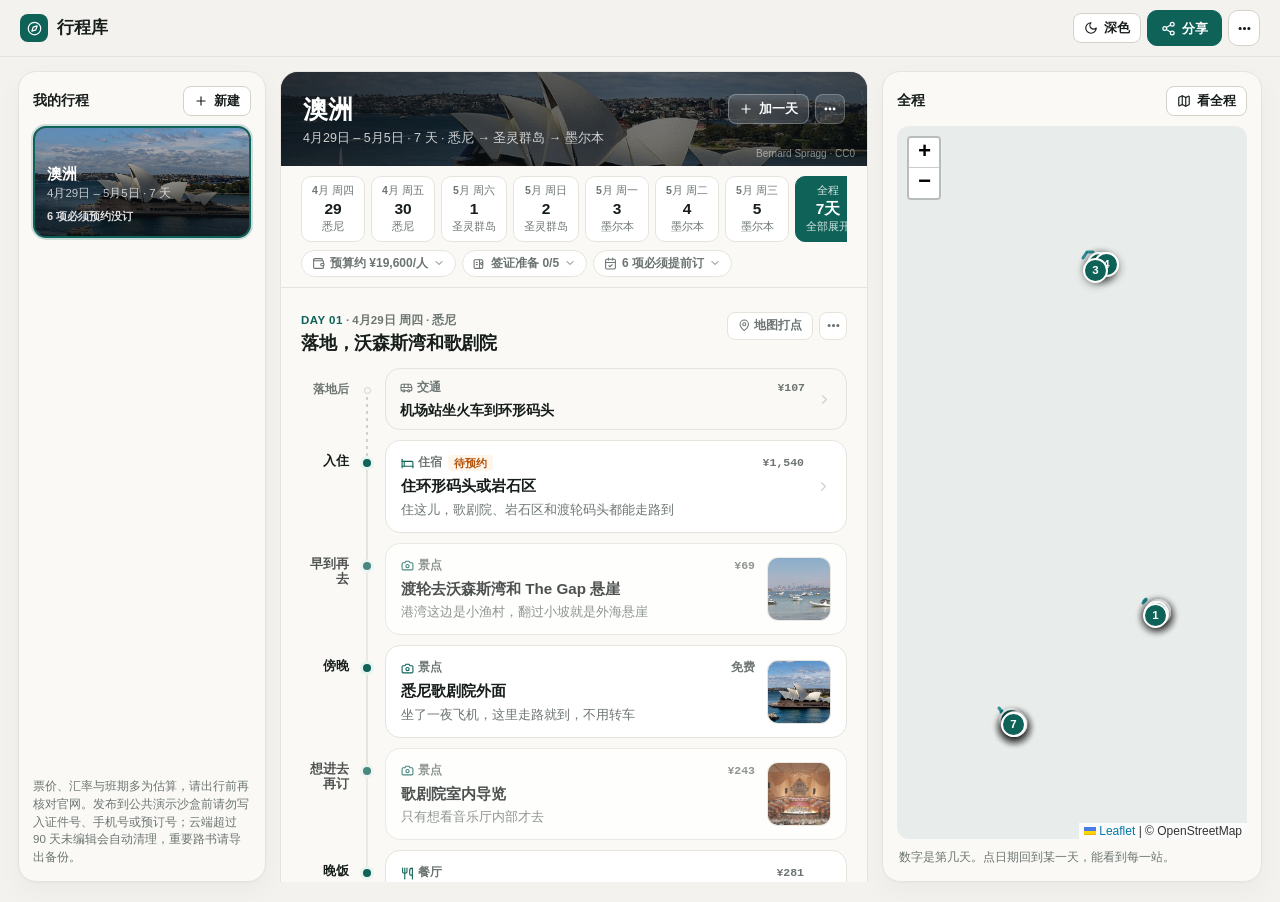
==== commit 93455ead: "feat: polish stop cards with time rail + silky spring detail sheet with zero overflow - Redesign ind" ====
--- a/template/index.html
+++ b/template/index.html
@@ -149,9 +149,13 @@
     </form>
   </dialog>
 
-  <dialog id="stop-detail" class="stop-detail">
-    <div id="detail-content"></div>
-  </dialog>
+  <div id="stop-detail" class="panel-root" hidden aria-hidden="true">
+    <div class="panel-backdrop" data-detail-close></div>
+    <aside class="panel-sheet" role="dialog" aria-modal="true" aria-labelledby="dp-title">
+      <div class="sheet-grabber" aria-hidden="true"><span></span></div>
+      <div id="detail-content" class="panel-inner"></div>
+    </aside>
+  </div>
 
   <dialog id="stop-sheet" class="stop-sheet">
     <form method="dialog">
--- a/template/styles.css
+++ b/template/styles.css
@@ -33,7 +33,8 @@
 
 * { box-sizing: border-box; }
 [hidden] { display: none !important; }
-html, body { margin: 0; height: 100%; }
+html, body { margin: 0; height: 100%; overflow-x: clip; }
+body.panel-open { overflow: hidden; }
 html.shared-loading body { visibility: hidden; }
 
 body {
@@ -149,6 +150,7 @@
   right: 0;
   top: calc(100% + 6px);
   min-width: 188px;
+  max-width: calc(100vw - 24px);
   padding: 5px;
   border-radius: 12px;
   background: var(--surface);
@@ -611,80 +613,202 @@
 }
 .day-act-icon:hover { border-color: var(--accent); color: var(--accent); }
 
-/* Minimal Stop Cards (Zero Wall-of-Text — Tap to Open Detail Panel) */
+/* Boutique Time-Rail + Tactile Stop Cards */
 .stops {
   list-style: none;
   margin: 0;
   padding: 0;
+}
+.stop {
   display: grid;
-  gap: 8px;
-}
-.stop {
+  grid-template-columns: 48px 16px minmax(0, 1fr);
+  gap: 0 10px;
+  align-items: stretch;
   scroll-margin-top: calc(var(--top-h, 55px) + var(--tabs-h, 96px) + 12px);
 }
-.stop.optional { opacity: 0.78; }
+.stop.optional { opacity: 0.76; }
+
+.stop-time {
+  padding-top: 15px;
+  text-align: right;
+  font-family: ui-monospace, SFMono-Regular, Menlo, monospace;
+  font-variant-numeric: tabular-nums;
+  line-height: 1.2;
+}
+.stop-time b {
+  display: block;
+  font-size: 12.5px;
+  font-weight: 700;
+  color: var(--ink);
+}
+.stop.is-transit .stop-time b {
+  font-size: 11.8px;
+  font-weight: 600;
+  color: var(--muted);
+}
+.stop-time small {
+  display: block;
+  margin-top: 2px;
+  font-size: 10.5px;
+  color: var(--muted);
+}
+
+.stop-node {
+  position: relative;
+  display: flex;
+  justify-content: center;
+  padding-top: 19px;
+}
+.stop:not(:last-child) .stop-node::after {
+  content: "";
+  position: absolute;
+  top: 29px;
+  bottom: -19px;
+  width: 1.5px;
+  background: var(--line);
+}
+.stop.is-transit:not(:last-child) .stop-node::after {
+  background: repeating-linear-gradient(var(--line-strong) 0 3px, transparent 3px 7px);
+}
+.node-dot {
+  position: relative;
+  z-index: 1;
+  width: 8px;
+  height: 8px;
+  border-radius: 50%;
+  background: var(--accent);
+  box-shadow: 0 0 0 3px var(--accent-soft);
+  transition: transform 0.18s ease, box-shadow 0.18s ease;
+}
+.stop.is-transit .node-dot {
+  width: 7px;
+  height: 7px;
+  background: var(--panel);
+  border: 1.5px solid var(--line-strong);
+  box-shadow: none;
+}
 
 .s-card {
   display: flex;
   align-items: center;
   gap: 12px;
+  margin-bottom: 10px;
   padding: 13px 15px;
-  border-radius: 14px;
+  border-radius: 15px;
   background: var(--surface);
   border: 1px solid var(--line);
   cursor: pointer;
-  transition: border-color 0.15s, transform 0.12s, box-shadow 0.15s;
+  transition:
+    border-color 0.18s ease,
+    box-shadow 0.18s ease,
+    transform 0.16s cubic-bezier(0.22, 1, 0.36, 1),
+    background 0.18s ease;
+}
+.stop:last-child .s-card {
+  margin-bottom: 2px;
+}
+.stop.is-transit .s-card {
+  padding: 10px 14px;
+  background: var(--panel);
+  border-color: var(--line);
 }
 .s-card:hover {
   border-color: var(--accent);
-  box-shadow: 0 4px 14px rgba(15, 23, 20, 0.05);
+  background: var(--surface);
+  box-shadow: 0 6px 20px rgba(15, 23, 20, 0.06);
+  transform: translateY(-1px);
 }
 .s-card:active {
-  transform: scale(0.992);
-}
-
-.s-card-icon {
-  display: grid;
-  place-items: center;
-  width: 36px;
-  height: 36px;
-  border-radius: 10px;
-  background: var(--surface-subtle);
-  color: var(--muted);
-  flex-shrink: 0;
-}
-.s-card-icon .icon { width: 16px; height: 16px; }
-
-.s-card-body {
+  transform: scale(0.988);
+}
+.s-card.is-active {
+  border-color: var(--accent);
+  background: var(--surface);
+  box-shadow: 0 0 0 2px var(--accent-soft), 0 8px 24px rgba(15, 23, 20, 0.08);
+}
+
+.s-card-main {
   flex: 1;
   min-width: 0;
 }
+.s-card-top {
+  display: flex;
+  align-items: center;
+  gap: 6px;
+  margin-bottom: 4px;
+  font-size: 11.5px;
+  color: var(--muted);
+}
+.s-tag {
+  display: inline-flex;
+  align-items: center;
+  gap: 4px;
+  font-weight: 600;
+  color: var(--muted);
+}
+.s-tag .icon {
+  width: 13px;
+  height: 13px;
+  color: var(--accent);
+}
+.stop.is-transit .s-tag .icon {
+  color: var(--muted);
+}
+.s-due {
+  padding: 0 6px;
+  border-radius: 4px;
+  background: var(--warn-soft);
+  color: var(--warn);
+  font-size: 10.5px;
+  font-weight: 700;
+}
+.s-booked {
+  color: var(--accent);
+  font-size: 11px;
+  font-weight: 650;
+}
+.s-price {
+  margin-left: auto;
+  font-family: ui-monospace, SFMono-Regular, Menlo, monospace;
+  font-size: 11.5px;
+  font-weight: 650;
+  color: var(--muted);
+  font-variant-numeric: tabular-nums;
+}
+
 .s-card-title {
   margin: 0;
-  font-size: 15px;
-  font-weight: 660;
+  font-size: 15.2px;
+  font-weight: 680;
   color: var(--ink);
   line-height: 1.35;
+  display: -webkit-box;
+  -webkit-line-clamp: 2;
+  -webkit-box-orient: vertical;
+  overflow: hidden;
+}
+.stop.is-transit .s-card-title {
+  font-size: 14px;
+  font-weight: 620;
+  -webkit-line-clamp: 1;
+}
+.s-card-gist {
+  margin: 4px 0 0;
+  font-size: 12.5px;
+  color: var(--muted);
+  line-height: 1.45;
   overflow: hidden;
   text-overflow: ellipsis;
   white-space: nowrap;
 }
-.s-card-meta {
-  margin: 2px 0 0;
-  font-size: 12.2px;
-  color: var(--muted);
-  font-variant-numeric: tabular-nums;
-  overflow: hidden;
-  text-overflow: ellipsis;
-  white-space: nowrap;
-}
 
 .s-card-thumb {
-  width: 48px;
-  height: 48px;
-  border-radius: 9px;
+  width: 64px;
+  height: 64px;
+  border-radius: 11px;
   overflow: hidden;
   background: var(--surface-subtle);
+  border: 1px solid rgba(0, 0, 0, 0.05);
   flex-shrink: 0;
 }
 .s-card-thumb img {
@@ -692,13 +816,21 @@
   width: 100%;
   height: 100%;
   object-fit: cover;
+  transition: transform 0.25s ease;
+}
+.s-card:hover .s-card-thumb img {
+  transform: scale(1.05);
 }
 .s-card-arrow {
   color: var(--line-strong);
   display: inline-grid;
   flex-shrink: 0;
-}
-.s-card:hover .s-card-arrow { color: var(--accent); }
+  transition: transform 0.16s ease, color 0.16s ease;
+}
+.s-card:hover .s-card-arrow {
+  color: var(--accent);
+  transform: translateX(2px);
+}
 
 .day-pager {
   display: flex;
@@ -710,20 +842,93 @@
 }
 
 /* ==========================================================================
-   4. Stop Card Detail Panel (<dialog id="stop-detail">)
+   4. Animated Stop Detail Drawer / Bottom Sheet (#stop-detail — Zero Overflow)
    ========================================================================== */
-.stop-detail {
-  width: min(460px, calc(100vw - 24px));
-  max-height: min(86vh, 720px);
-  overflow: auto;
-  border-radius: 20px;
+.panel-root {
+  position: fixed;
+  inset: 0;
+  z-index: 1200;
+  display: grid;
+  place-items: center;
+  padding: 20px;
+  pointer-events: none;
+}
+.panel-root.is-open {
+  pointer-events: auto;
+}
+.panel-backdrop {
+  position: absolute;
+  inset: 0;
+  background: rgba(10, 15, 22, 0.46);
+  backdrop-filter: blur(4px);
+  opacity: 0;
+  transition: opacity 0.22s ease;
+}
+.panel-root.is-open .panel-backdrop {
+  opacity: 1;
+}
+
+.panel-sheet {
+  position: relative;
+  z-index: 1;
+  width: min(460px, calc(100vw - 32px));
+  max-height: min(82vh, 680px);
+  max-height: min(82dvh, 680px);
+  display: flex;
+  flex-direction: column;
+  overflow: hidden;
+  border-radius: 22px;
   background: var(--surface);
   border: 1px solid var(--line);
-}
+  box-shadow: 0 24px 64px rgba(0, 0, 0, 0.28);
+  transform: translateY(12px) scale(0.97);
+  opacity: 0;
+  transition:
+    transform 0.26s cubic-bezier(0.22, 1, 0.36, 1),
+    opacity 0.2s ease;
+  will-change: transform, opacity;
+}
+.panel-root.is-open .panel-sheet {
+  transform: translateY(0) scale(1);
+  opacity: 1;
+}
+
+.sheet-grabber {
+  display: none;
+  justify-content: center;
+  padding: 9px 0 4px;
+  flex-shrink: 0;
+  background: var(--surface);
+}
+.sheet-grabber span {
+  width: 36px;
+  height: 4px;
+  border-radius: 999px;
+  background: var(--line-strong);
+}
+
+.panel-inner {
+  flex: 1;
+  min-height: 0;
+  display: flex;
+  flex-direction: column;
+  overflow: hidden;
+}
+.dp-scroll {
+  flex: 1;
+  min-height: 0;
+  overflow-y: auto;
+  overflow-x: hidden;
+  -webkit-overflow-scrolling: touch;
+  overscroll-behavior: contain;
+  word-break: break-word;
+  overflow-wrap: anywhere;
+}
+
 .dp-cover {
   position: relative;
   margin: 0;
-  height: 200px;
+  height: 196px;
   background: #141b1a;
 }
 .dp-cover img {
@@ -742,7 +947,7 @@
   color: rgba(255, 255, 255, 0.82);
   font-size: 10.5px;
   text-decoration: none;
-  max-width: 70%;
+  max-width: 72%;
   overflow: hidden;
   text-overflow: ellipsis;
   white-space: nowrap;
@@ -771,7 +976,7 @@
 }
 
 .dp-body {
-  padding: 18px 20px 18px;
+  padding: 18px 20px 16px;
 }
 .dp-head {
   display: flex;
@@ -779,52 +984,75 @@
   align-items: flex-start;
   gap: 12px;
 }
-.dp-kicker {
+.dp-head-main {
+  flex: 1;
+  min-width: 0;
+}
+.dp-chips {
+  display: flex;
+  flex-wrap: wrap;
+  gap: 5px;
+  margin-bottom: 8px;
+}
+.dp-chip {
+  padding: 2px 8px;
+  border-radius: 6px;
+  background: var(--surface-subtle);
+  color: var(--muted);
+  font-size: 11.5px;
+  font-weight: 600;
+}
+.dp-title {
   margin: 0;
-  font-size: 12px;
-  font-weight: 600;
-  color: var(--accent);
-}
-.dp-title {
-  margin: 4px 0 0;
-  font-size: 19px;
+  font-size: 19.5px;
   font-weight: 760;
   line-height: 1.3;
+  letter-spacing: -0.015em;
   color: var(--ink);
 }
 
-.dp-sections {
+.dp-lead {
+  margin: 12px 0 0;
+  font-size: 14.2px;
+  font-weight: 560;
+  line-height: 1.6;
+  color: var(--ink);
+}
+.dp-prose {
+  margin-top: 10px;
+  font-size: 13.8px;
+  line-height: 1.7;
+  color: var(--muted);
+}
+
+.dp-kv {
+  margin: 16px 0 0;
+  border-top: 1px solid var(--line);
+}
+.dp-kv-row {
   display: grid;
-  gap: 8px;
-  margin-top: 14px;
-}
-.dp-sec {
-  padding: 10px 13px;
-  border-radius: 11px;
-  background: var(--panel);
-  border: 1px solid var(--line);
-}
-.dp-sec p {
-  margin: 3px 0 0;
-  font-size: 13.5px;
-  line-height: 1.65;
+  grid-template-columns: 72px minmax(0, 1fr);
+  gap: 10px;
+  padding: 10px 0;
+  border-bottom: 1px solid var(--line);
+  font-size: 13px;
+  line-height: 1.55;
+}
+.dp-kv-row dt {
+  color: var(--muted);
+  font-size: 12px;
+  font-weight: 650;
+  padding-top: 1px;
+}
+.dp-kv-row dd {
+  margin: 0;
   color: var(--ink);
-}
-.dp-addr p {
-  font-size: 12.5px;
-  color: var(--muted);
-}
-.dp-label {
-  display: inline-block;
-  font-size: 11px;
-  font-weight: 700;
-  color: var(--muted);
-}
-.dp-book-head {
-  display: flex;
+  min-width: 0;
+  display: flex;
+  flex-wrap: wrap;
+  align-items: center;
   justify-content: space-between;
-  align-items: center;
-  gap: 8px;
+  gap: 6px 10px;
 }
 
 .booked-inline-toggle {
@@ -832,62 +1060,79 @@
   display: inline-flex;
   align-items: center;
   gap: 4px;
-  height: 26px;
-  padding: 0 10px;
+  height: 25px;
+  padding: 0 9px;
   border-radius: 999px;
   border: 1px solid var(--line-strong);
   background: var(--panel);
   color: var(--muted);
-  font-size: 12px;
+  font-size: 11.5px;
   font-weight: 600;
   cursor: pointer;
 }
 .booked-inline-toggle input { position: absolute; opacity: 0; width: 1px; height: 1px; pointer-events: none; }
-.booked-inline-toggle .icon { width: 12.5px; height: 12.5px; }
+.booked-inline-toggle .icon { width: 12px; height: 12px; }
 .booked-inline-toggle.on {
   border-color: var(--accent);
   background: var(--accent-soft);
   color: var(--accent);
 }
 
-.dp-actions {
+.dp-manage {
   display: flex;
   flex-wrap: wrap;
-  gap: 8px;
-  margin-top: 18px;
-}
-.dp-actions .btn {
-  height: 36px;
-  font-size: 13px;
-}
-
-.dp-manage {
-  display: flex;
   align-items: center;
   gap: 6px;
   margin-top: 16px;
   padding-top: 12px;
-  border-top: 1px solid var(--line);
+}
+.dp-manage-label {
+  font-size: 11.5px;
+  color: var(--muted);
+  margin-right: 2px;
 }
 .dp-m-btn {
   display: inline-flex;
   align-items: center;
-  gap: 4px;
-  height: 30px;
-  padding: 0 9px;
+  gap: 3px;
+  height: 28px;
+  padding: 0 8px;
   border-radius: 7px;
   border: 0;
   background: var(--surface-subtle);
   color: var(--muted);
-  font-size: 12px;
+  font-size: 11.8px;
   font-weight: 600;
   cursor: pointer;
 }
-.dp-m-btn .icon { width: 13px; height: 13px; }
+.dp-m-btn .icon { width: 12.5px; height: 12.5px; }
 .dp-m-btn:hover:not(:disabled) { color: var(--ink); }
-.dp-m-btn:disabled { opacity: 0.38; cursor: default; }
+.dp-m-btn:disabled { opacity: 0.35; cursor: default; }
 .dp-m-btn.danger { margin-left: auto; }
 .dp-m-btn.danger:hover { color: var(--danger); background: var(--danger-soft); }
+
+/* Pinned Bottom Action Bar inside Detail Panel (Always in View, Never Overflows) */
+.dp-footer {
+  flex-shrink: 0;
+  display: flex;
+  flex-wrap: wrap;
+  align-items: center;
+  gap: 8px;
+  padding: 11px 18px calc(11px + env(safe-area-inset-bottom, 0px));
+  background: var(--surface);
+  border-top: 1px solid var(--line);
+}
+.dp-act {
+  flex: 1 1 110px;
+  height: 38px;
+  font-size: 13px;
+}
+.dp-act-icon {
+  width: 38px;
+  height: 38px;
+  padding: 0;
+  flex-shrink: 0;
+}
 
 /* Bottom Budget Dock */
 .budget-dock {
@@ -924,8 +1169,8 @@
 }
 
 /* Right Map Panel — Unified Single-Color Pins */
-.map-panel { padding: 14px; }
-#map { flex: 1; min-height: 240px; border-radius: 12px; background: #e8eceb; overflow: hidden; }
+.map-panel { padding: 14px; position: relative; z-index: 1; isolation: isolate; }
+#map { flex: 1; min-height: 240px; border-radius: 12px; background: #e8eceb; overflow: hidden; position: relative; z-index: 0; isolation: isolate; }
 #map-legend { margin: 9px 2px 0; color: var(--muted); font-size: 12px; }
 
 .pin-wrap { background: none; border: 0; }
@@ -1091,22 +1336,69 @@
   .stage-days { padding: 4px 14px 8px; }
   .day-head { flex-wrap: wrap; gap: 8px; margin-bottom: 10px; }
   .day-head h3 { font-size: 17px; }
-  .s-card { padding: 11px 12px; gap: 10px; }
-  .s-card-title { font-size: 14.5px; }
-  .s-card-thumb { width: 44px; height: 44px; }
+  .stop {
+    grid-template-columns: 42px 12px minmax(0, 1fr);
+    gap: 0 8px;
+  }
+  .stop-time b { font-size: 12px; }
+  .stop-time small { font-size: 10px; }
+  .s-card { padding: 12px 13px; gap: 10px; border-radius: 14px; }
+  .s-card-title { font-size: 14.6px; }
+  .s-card-thumb { width: 58px; height: 58px; border-radius: 10px; }
   .budget-dock { margin: 4px 14px 14px; padding: 12px 13px; }
   .dock-cats { display: none; }
 
-  /* Native Bottom Sheet for Detail Panel & Pin Sheet on Phones */
-  .stop-detail, .stop-sheet, .pin-sheet {
+  /* Native Spring Bottom Sheet for Detail Panel on Phones (Zero Overflow) */
+  .panel-root {
+    display: block;
+    padding: 0;
+  }
+  .panel-sheet {
+    position: absolute;
+    top: auto;
+    left: 0;
+    right: 0;
+    bottom: 0;
+    width: 100%;
+    max-width: 100vw;
+    max-height: min(82vh, 82dvh);
+    border-radius: 22px 22px 0 0;
+    border-left: 0;
+    border-right: 0;
+    border-bottom: 0;
+    transform: translateY(104%);
+    opacity: 1;
+    transition: transform 0.32s cubic-bezier(0.22, 1, 0.36, 1);
+  }
+  .panel-root.is-open .panel-sheet {
+    transform: translateY(0);
+  }
+  .sheet-grabber {
+    display: flex;
+  }
+  .dp-cover {
+    height: 176px;
+  }
+  .dp-body {
+    padding: 15px 16px 14px;
+  }
+  .dp-footer {
+    padding: 10px 14px calc(10px + env(safe-area-inset-bottom, 0px));
+    gap: 7px;
+  }
+  .dp-act {
+    flex: 1 1 92px;
+    height: 36px;
+    padding: 0 10px;
+    font-size: 12.5px;
+  }
+
+  .stop-sheet, .pin-sheet {
     margin: auto 0 0 0;
     width: 100%;
     max-width: 100%;
-    max-height: 88vh;
+    max-height: 86vh;
     border-radius: 20px 20px 0 0;
-  }
-  .dp-body {
-    padding: 16px 16px calc(18px + env(safe-area-inset-bottom, 0px));
   }
 }
 
@@ -1187,8 +1479,8 @@
   @page { margin: 12mm; }
   html, body { background: #fff !important; color: #111 !important; height: auto !important; font-size: 12px; }
   .top, .rail, .map-panel, .stage-sticky, .stage-hero-tools, .day-tools,
-  .s-card-arrow, .day-pager, .budget-dock, .drawer-close, .flight-watch-actions,
-  .mobile-map-fab, dialog {
+  .s-card-arrow, .s-card-gist, .day-pager, .budget-dock, .drawer-close, .flight-watch-actions,
+  .mobile-map-fab, .panel-root, dialog {
     display: none !important;
   }
   .layout, .shared-route .layout { display: block !important; padding: 0 !important; height: auto !important; }
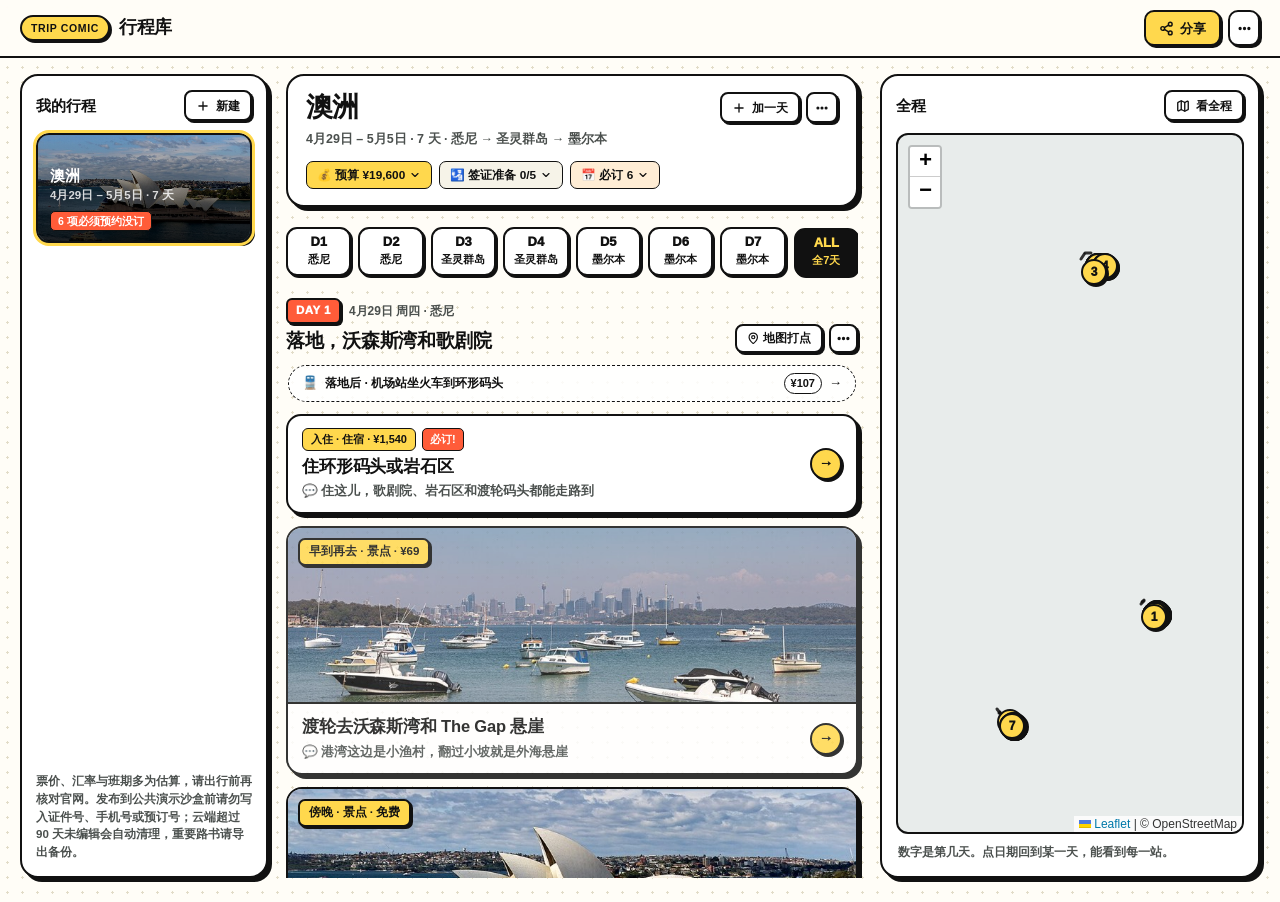
==== commit 03bed471: "feat: redesign UI into Color Manga Travel Zine" ====
--- a/template/index.html
+++ b/template/index.html
@@ -5,22 +5,17 @@
   <meta name="viewport" content="width=device-width, initial-scale=1" />
   <title>行程库</title>
   <script>
-    try {
-      if (localStorage.getItem("travel-guides-theme") === "dark") {
-        document.documentElement.dataset.theme = "dark";
-      }
-    } catch (_) {}
     if (/^\/t\/[A-Za-z0-9_-]+(?:\/edit)?\/?$/.test(location.pathname)) {
       document.documentElement.classList.add("shared-loading");
     }
   </script>
   <link rel="stylesheet" href="vendor/leaflet.css?v=1.9.4" />
-  <link rel="stylesheet" href="styles.css?v=39" />
+  <link rel="stylesheet" href="styles.css?v=40" />
 </head>
 <body>
   <header class="top">
     <div class="brand">
-      <span class="brand-mark"><span data-icon="compass"></span></span>
+      <span class="brand-badge">TRIP COMIC</span>
       <h1>行程库</h1>
     </div>
     <div class="top-actions">
@@ -28,7 +23,6 @@
       <button type="button" class="btn btn-sm" id="seed-update-btn" hidden><span data-icon="refresh"></span>线上已更新 · 用最新版</button>
       <button type="button" class="btn btn-sm" id="conflict-reload-btn" hidden><span data-icon="refresh"></span>加载最新内容</button>
       <button type="button" class="btn readonly-only" id="fork-btn"><span data-icon="copy"></span>复制并修改</button>
-      <button type="button" class="btn btn-sm theme-toggle" id="theme-btn" title="切换浅色纸本 / 深色夜航主题"></button>
       <button type="button" class="btn btn-primary" id="share-btn"><span data-icon="share"></span>分享</button>
       <details class="more-menu" id="more-menu">
         <summary class="btn btn-icon-more" aria-label="更多功能" title="打印路书、导入或导出备份"><span data-icon="more"></span></summary>
--- a/template/styles.css
+++ b/template/styles.css
@@ -1,35 +1,35 @@
 /* ==========================================================================
-   Static Travel Guide — Minimal Unified Card + Detail Panel Stylesheet
-   Strict Monochrome + Single Accent Palette (Zero Rainbow Clutter)
+   Static Travel Guide — Color Manga Travel Zine (彩色日漫手账风)
+   Dot-Grid Cream Paper · 2.5px Jet-Black Ink · Hard Offset Shadow · Lemon Pop
    ========================================================================== */
 
 :root {
-  --bg: #f3f2ee;
-  --panel: #faf9f6;
-  --surface: #ffffff;
-  --surface-subtle: #f1f0eb;
-  --ink: #161d1b;
-  --muted: #6c7571;
-  --line: #e5e3dc;
-  --line-strong: #d4d1c8;
-  --accent: #0e6258;
-  --accent-dark: #094941;
-  --accent-soft: #e8f3f1;
-  --warn: #b45309;
-  --warn-soft: #fef5eb;
-  --danger: #b91c1c;
-  --danger-soft: #fef2f2;
-  --radius: 18px;
-  --shadow: 0 1px 2px rgba(18, 26, 23, 0.03), 0 10px 28px rgba(18, 26, 23, 0.035);
-}
-
-/* Tonal single-hue steps for budget chart (no rainbow colors) */
-.cat-flight    { --bar-alpha: 1; }
-.cat-stay      { --bar-alpha: 0.78; }
-.cat-transport { --bar-alpha: 0.6; }
-.cat-sight     { --bar-alpha: 0.45; }
-.cat-food      { --bar-alpha: 0.32; }
-.cat-other     { --bar-alpha: 0.2; }
+  --paper: #fffdf7;
+  --dot: #e2dcc8;
+  --card: #ffffff;
+  --subtle: #f6f3e8;
+  --ink: #111111;
+  --muted: #4b504e;
+  --yellow: #ffd84d;
+  --yellow-hover: #ffcf26;
+  --coral: #ff5c39;
+  --sky: #dff2fe;
+  --mint: #dcfce7;
+  --peach: #ffedd5;
+  --danger: #dc2626;
+  --b-sm: 2px solid #111111;
+  --b-lg: 2.5px solid #111111;
+  --sh-sm: 2px 2px 0 #111111;
+  --sh-md: 4px 4px 0 #111111;
+  --sh-lg: 6px 6px 0 #111111;
+}
+
+.cat-flight    { --bar: #ffd84d; }
+.cat-stay      { --bar: #93c5fd; }
+.cat-transport { --bar: #6ee7b7; }
+.cat-sight     { --bar: #fda4af; }
+.cat-food      { --bar: #fdba74; }
+.cat-other     { --bar: #cbd5e1; }
 
 * { box-sizing: border-box; }
 [hidden] { display: none !important; }
@@ -38,26 +38,28 @@
 html.shared-loading body { visibility: hidden; }
 
 body {
-  background: var(--bg);
+  background-color: var(--paper);
+  background-image: radial-gradient(var(--dot) 1.15px, transparent 1.15px);
+  background-size: 15px 15px;
   color: var(--ink);
-  font-family: -apple-system, BlinkMacSystemFont, "PingFang SC", "Hiragino Sans GB", "Microsoft YaHei", "Noto Sans SC", sans-serif;
+  font-family: -apple-system, BlinkMacSystemFont, "PingFang SC", "Hiragino Sans GB", "Microsoft YaHei", sans-serif;
   font-size: 14.5px;
   line-height: 1.55;
   -webkit-font-smoothing: antialiased;
 }
 
 button, input, select, textarea { font: inherit; color: inherit; }
-.icon { width: 15px; height: 15px; flex-shrink: 0; }
+.icon { width: 15px; height: 15px; flex-shrink: 0; stroke-width: 2.3; }
 .muted { color: var(--muted); }
-.empty { margin: 0; padding: 20px 0; color: var(--muted); font-size: 13.5px; }
+.empty { margin: 0; padding: 20px 0; color: var(--muted); font-weight: 700; font-size: 13.5px; }
 .print-only-notes { display: none; }
 
-/* Role Modifiers */
+/* Role Visibility */
 .shared-readonly .edit-only { display: none !important; }
 .readonly-only { display: none !important; }
 .shared-readonly .readonly-only { display: inline-flex !important; }
 
-/* Unified Calm Buttons */
+/* Comic Tactile Buttons */
 .btn {
   display: inline-flex;
   align-items: center;
@@ -66,35 +68,36 @@
   height: 36px;
   padding: 0 13px;
   border-radius: 10px;
-  border: 1px solid var(--line-strong);
-  background: var(--surface);
+  border: var(--b-sm);
+  background: var(--card);
   color: var(--ink);
+  box-shadow: var(--sh-sm);
   font-size: 13px;
-  font-weight: 600;
+  font-weight: 800;
   line-height: 1;
   text-decoration: none;
   white-space: nowrap;
   cursor: pointer;
-  transition: background 0.15s, border-color 0.15s, color 0.15s;
-}
-.btn:hover { border-color: var(--accent); color: var(--accent); }
-.btn:active { transform: translateY(1px); }
-.btn:disabled { opacity: 0.4; cursor: default; }
-.btn-sm { height: 30px; padding: 0 10px; font-size: 12.5px; border-radius: 8px; }
+  transition: transform 0.1s ease, box-shadow 0.1s ease, background 0.12s ease;
+}
+.btn:hover:not(:disabled) { background: var(--subtle); }
+.btn:active:not(:disabled) {
+  transform: translate(2px, 2px);
+  box-shadow: 0 0 0 #111;
+}
+.btn:disabled { opacity: 0.4; cursor: default; box-shadow: none; }
+.btn-sm { height: 31px; padding: 0 10px; font-size: 12px; border-radius: 8px; }
 .btn-sm .icon { width: 14px; height: 14px; }
 
 .btn-primary, .btn-book {
-  background: var(--accent);
-  border-color: var(--accent);
-  color: #fff;
-}
-.btn-primary:hover, .btn-book:hover {
-  background: var(--accent-dark);
-  border-color: var(--accent-dark);
-  color: #fff;
-}
-
-/* Top Bar & Menus */
+  background: var(--yellow);
+  color: var(--ink);
+}
+.btn-primary:hover:not(:disabled), .btn-book:hover:not(:disabled) {
+  background: var(--yellow-hover);
+}
+
+/* Top Masthead Bar */
 .top {
   position: sticky;
   top: 0;
@@ -102,43 +105,49 @@
   display: flex;
   justify-content: space-between;
   align-items: center;
-  gap: 12px;
+  gap: 10px;
   padding: 10px 20px;
-  background: rgba(243, 242, 238, 0.9);
-  border-bottom: 1px solid var(--line);
-  backdrop-filter: blur(14px);
+  background: rgba(255, 253, 247, 0.94);
+  border-bottom: var(--b-sm);
+  backdrop-filter: blur(10px);
 }
 .brand { display: flex; align-items: center; gap: 9px; }
-.brand-mark {
-  display: grid;
-  place-items: center;
-  width: 28px;
-  height: 28px;
-  border-radius: 8px;
-  background: var(--accent);
-  color: #fff;
-}
-.brand h1 { margin: 0; font-size: 17px; font-weight: 750; letter-spacing: -0.01em; }
-.top-actions { display: flex; align-items: center; gap: 6px; }
+.brand-badge {
+  display: inline-block;
+  padding: 3px 9px;
+  border-radius: 999px;
+  background: var(--yellow);
+  border: var(--b-sm);
+  box-shadow: var(--sh-sm);
+  font-size: 10.5px;
+  font-weight: 900;
+  letter-spacing: 0.06em;
+}
+.brand h1 {
+  margin: 0;
+  font-size: 17.5px;
+  font-weight: 900;
+  letter-spacing: -0.02em;
+}
+.top-actions { display: flex; align-items: center; gap: 7px; }
 
 .share-status {
   display: inline-flex;
   align-items: center;
-  height: 26px;
+  height: 27px;
   padding: 0 9px;
   border-radius: 999px;
-  background: var(--accent-soft);
-  color: var(--accent);
-  font-size: 12px;
-  font-weight: 600;
+  border: 1.5px solid #111;
+  background: var(--mint);
+  font-size: 11.5px;
+  font-weight: 800;
   white-space: nowrap;
 }
-.share-status.error { background: var(--danger-soft); color: var(--danger); }
+.share-status.error { background: #fee2e2; color: var(--danger); }
 
 #conflict-reload-btn, #seed-update-btn {
-  border-color: var(--warn);
-  background: var(--warn-soft);
-  color: var(--warn);
+  background: var(--coral);
+  color: #fff;
 }
 
 .more-menu { position: relative; }
@@ -148,37 +157,37 @@
 .more-popover {
   position: absolute;
   right: 0;
-  top: calc(100% + 6px);
-  min-width: 188px;
+  top: calc(100% + 7px);
+  min-width: 190px;
   max-width: calc(100vw - 24px);
-  padding: 5px;
+  padding: 6px;
   border-radius: 12px;
-  background: var(--surface);
-  border: 1px solid var(--line);
-  box-shadow: 0 12px 32px rgba(15, 23, 20, 0.14);
+  background: var(--card);
+  border: var(--b-sm);
+  box-shadow: var(--sh-md);
   display: grid;
   gap: 2px;
-  z-index: 80;
+  z-index: 85;
 }
 .menu-item {
   display: flex;
   align-items: center;
-  gap: 9px;
+  gap: 8px;
   width: 100%;
-  padding: 8px 11px;
+  padding: 8px 10px;
   border: 0;
   border-radius: 8px;
   background: transparent;
   color: var(--ink);
   font-size: 13px;
-  font-weight: 550;
+  font-weight: 750;
   text-align: left;
   cursor: pointer;
 }
-.menu-item:hover { background: var(--surface-subtle); color: var(--accent); }
+.menu-item:hover { background: var(--yellow); }
 .menu-item.danger-item { color: var(--danger); }
-.menu-item.danger-item:hover { background: var(--danger-soft); }
-.menu-sep { border: 0; border-top: 1px solid var(--line); margin: 4px 6px; }
+.menu-item.danger-item:hover { background: #fee2e2; }
+.menu-sep { border: 0; border-top: 1.5px dashed #ccc; margin: 4px 6px; }
 @media (min-width: 721px) {
   .mobile-only-menu-item { display: none; }
 }
@@ -187,9 +196,9 @@
 .layout {
   display: grid;
   grid-template-columns: 248px minmax(0, 1fr) 380px;
-  gap: 14px;
-  padding: 14px 18px 20px;
-  height: calc(100vh - 55px);
+  gap: 18px;
+  padding: 16px 20px 24px;
+  height: calc(100vh - 56px);
 }
 .shared-route .rail { display: none !important; }
 .shared-route .layout { grid-template-columns: minmax(0, 1fr) 400px; }
@@ -198,23 +207,23 @@
   min-height: 0;
   display: flex;
   flex-direction: column;
-  background: var(--panel);
-  border: 1px solid var(--line);
-  border-radius: var(--radius);
-  box-shadow: var(--shadow);
-}
-
-/* Left Sidebar Trip Cards */
+  background: var(--card);
+  border: var(--b-lg);
+  border-radius: 18px;
+  box-shadow: var(--sh-md);
+}
+
+/* Left Sidebar: Comic Trip Cards */
 .rail { padding: 14px; overflow: auto; }
 .rail-head, .map-bar {
   display: flex;
   justify-content: space-between;
   align-items: center;
   gap: 8px;
-  margin-bottom: 10px;
-}
-.rail h2, .map-bar h2 { margin: 0; font-size: 14px; font-weight: 750; }
-#trip-list { display: grid; gap: 10px; }
+  margin-bottom: 12px;
+}
+.rail h2, .map-bar h2 { margin: 0; font-size: 15px; font-weight: 900; }
+#trip-list { display: grid; gap: 11px; }
 
 .trip-card {
   position: relative;
@@ -222,627 +231,599 @@
   flex-direction: column;
   justify-content: flex-end;
   width: 100%;
-  min-height: 112px;
+  min-height: 110px;
   padding: 0;
-  border: 2px solid transparent;
+  border: var(--b-sm);
   border-radius: 13px;
-  background: #1b2422;
+  background: #1f2421;
   color: #fff;
   text-align: left;
   overflow: hidden;
   cursor: pointer;
-  transition: transform 0.15s, border-color 0.15s;
-}
-.trip-card:hover { transform: translateY(-1px); }
+  box-shadow: var(--sh-sm);
+  transition: transform 0.12s, box-shadow 0.12s;
+}
+.trip-card:hover { transform: translate(-1px, -1px); box-shadow: 3px 3px 0 #111; }
 .trip-card.active {
-  border-color: var(--accent);
-  box-shadow: 0 0 0 2px rgba(14, 98, 88, 0.18);
+  outline: 3px solid var(--yellow);
+  box-shadow: 3px 3px 0 #111;
 }
 .trip-thumb {
   position: absolute;
   inset: 0;
   display: grid;
   place-items: center;
-  background: #232f2c center / cover no-repeat;
+  background: #2b322e center / cover no-repeat;
 }
 .trip-thumb::after {
   content: "";
   position: absolute;
   inset: 0;
-  background: linear-gradient(180deg, rgba(10, 15, 18, 0.1) 0%, rgba(10, 15, 18, 0.84) 100%);
+  background: linear-gradient(180deg, rgba(0, 0, 0, 0.08) 0%, rgba(0, 0, 0, 0.84) 100%);
 }
 .trip-meta { position: relative; z-index: 1; display: block; padding: 11px 12px 10px; }
-.trip-meta b { display: block; font-size: 14.5px; font-weight: 750; line-height: 1.25; }
-.trip-meta span { display: block; margin-top: 2px; font-size: 11.5px; color: rgba(255, 255, 255, 0.74); }
-.trip-meta em, .trip-meta .ok {
-  display: inline-block;
-  margin-top: 5px;
-  font-size: 11px;
-  font-style: normal;
-  font-weight: 600;
-  color: rgba(255, 255, 255, 0.86);
-}
-.rail-note { margin: auto 0 0; padding-top: 14px; color: var(--muted); font-size: 11.5px; line-height: 1.55; }
-
-/* Center Stage */
+.trip-meta b { display: block; font-size: 14.5px; font-weight: 900; line-height: 1.25; }
+.trip-meta span { display: block; margin-top: 2px; font-size: 11.5px; color: rgba(255, 255, 255, 0.82); font-weight: 600; }
+.trip-meta em {
+  display: inline-block; margin-top: 6px; padding: 1px 7px; border-radius: 5px;
+  background: var(--coral); border: 1.5px solid #111; color: #fff;
+  font-size: 10.5px; font-style: normal; font-weight: 850;
+}
+.trip-meta .ok {
+  display: inline-block; margin-top: 6px; padding: 1px 7px; border-radius: 5px;
+  background: var(--yellow); border: 1.5px solid #111; color: #111;
+  font-size: 10.5px; font-weight: 850;
+}
+.rail-note { margin: auto 0 0; padding-top: 14px; color: var(--muted); font-size: 11.5px; line-height: 1.55; font-weight: 600; }
+
+/* Center Feed */
 main {
   min-height: 0;
   overflow: auto;
+  padding-right: 4px;
+}
+.manga-feed {
+  max-width: 720px;
+  margin: 0 auto;
   display: flex;
   flex-direction: column;
-  gap: 10px;
-}
-.stage-shell {
-  background: var(--panel);
-  border: 1px solid var(--line);
-  border-radius: var(--radius);
-  box-shadow: var(--shadow);
-  overflow: clip;
-}
-
-/* 1. Atmospheric Header */
-.stage-hero {
-  position: relative;
-  padding: 22px 22px 18px;
-  background: #1a2422;
-  color: #fff;
-  overflow: hidden;
-}
-.stage-hero.has-bg::before {
-  content: "";
-  position: absolute;
-  inset: 0;
-  background: var(--hero-img) center / cover no-repeat;
-}
-.stage-hero-scrim {
-  position: absolute;
-  inset: 0;
-  background: linear-gradient(95deg, rgba(12, 17, 20, 0.84) 0%, rgba(12, 17, 20, 0.56) 65%, rgba(12, 17, 20, 0.72) 100%);
-}
-.stage-hero-body {
-  position: relative;
-  z-index: 1;
-  display: flex;
-  justify-content: space-between;
-  align-items: flex-start;
   gap: 14px;
 }
-.stage-hero h2 { margin: 0; font-size: clamp(20px, 2.3vw, 25px); font-weight: 760; letter-spacing: -0.015em; line-height: 1.2; }
-.stage-sub { margin: 5px 0 0; font-size: 12.5px; color: rgba(255, 255, 255, 0.78); }
-.stage-hero-tools { display: flex; align-items: center; gap: 6px; flex-shrink: 0; }
-.btn-hero-primary { background: rgba(255, 255, 255, 0.16); border-color: rgba(255, 255, 255, 0.28); color: #fff; backdrop-filter: blur(6px); }
-.btn-hero-primary:hover { background: rgba(255, 255, 255, 0.26); border-color: #fff; color: #fff; }
-.btn-hero-more { width: 30px; padding: 0; background: rgba(255, 255, 255, 0.14); border-color: rgba(255, 255, 255, 0.24); color: #fff; }
-.btn-hero-more:hover { background: rgba(255, 255, 255, 0.26); border-color: #fff; color: #fff; }
-.hero-credit {
-  position: absolute; right: 12px; bottom: 5px; z-index: 1;
-  font-size: 10px; color: rgba(255, 255, 255, 0.5); text-decoration: none;
-  max-width: 45%; overflow: hidden; text-overflow: ellipsis; white-space: nowrap;
-}
-
-/* 2. Sticky Date Strip + Monochrome Quick Pills */
-.stage-sticky {
-  position: sticky;
-  top: 0;
-  z-index: 25;
-  padding: 10px 20px;
-  background: rgba(250, 249, 246, 0.94);
-  border-bottom: 1px solid var(--line);
-  backdrop-filter: blur(12px);
-}
-.day-tabs {
-  display: flex;
-  align-items: stretch;
-  gap: 6px;
-  overflow-x: auto;
-  scrollbar-width: none;
-}
-.day-tabs::-webkit-scrollbar { display: none; }
-
-.day-tab {
-  display: flex;
-  flex-direction: column;
-  align-items: center;
-  justify-content: center;
-  min-width: 64px;
-  padding: 5px 10px;
-  border-radius: 10px;
-  border: 1px solid var(--line);
-  background: var(--surface);
-  color: var(--ink);
-  cursor: pointer;
-  flex-shrink: 0;
-  transition: background 0.15s, border-color 0.15s, color 0.15s;
-}
-.day-tab:hover { border-color: var(--accent); }
-.dt-top { font-size: 10.5px; color: var(--muted); font-weight: 550; white-space: nowrap; }
-.dt-num { font-size: 15.5px; font-weight: 800; line-height: 1.15; margin: 1px 0; font-variant-numeric: tabular-nums; }
-.dt-city { font-size: 11px; color: var(--muted); font-weight: 550; max-width: 70px; overflow: hidden; text-overflow: ellipsis; white-space: nowrap; }
-
-.day-tab.active {
-  background: var(--accent);
-  border-color: var(--accent);
-  color: #fff;
-}
-.day-tab.active .dt-top, .day-tab.active .dt-city { color: rgba(255, 255, 255, 0.84); }
-
-.quick-pills {
-  display: flex;
-  flex-wrap: nowrap;
-  align-items: center;
-  gap: 6px;
-  margin-top: 8px;
-  overflow-x: auto;
-  scrollbar-width: none;
-}
-.quick-pills::-webkit-scrollbar { display: none; }
-.q-pill {
-  display: inline-flex;
-  align-items: center;
-  gap: 5px;
-  height: 27px;
-  padding: 0 10px;
-  border-radius: 999px;
-  border: 1px solid var(--line);
-  background: var(--surface);
-  color: var(--muted);
-  font-size: 12px;
-  font-weight: 600;
-  cursor: pointer;
-  white-space: nowrap;
-}
-.q-pill .icon { width: 13px; height: 13px; color: var(--muted); }
-.q-pill.open, .q-pill:hover {
-  border-color: var(--accent);
-  background: var(--accent-soft);
-  color: var(--accent);
-}
-.q-pill.open .icon, .q-pill:hover .icon { color: var(--accent); }
-.chev { display: inline-grid; transition: transform 0.15s; }
-.chev .icon { width: 12px; height: 12px; }
-.chev.up { transform: rotate(180deg); }
-
-/* Expandable Drawers */
-.drawer-panel {
-  margin: 12px 20px 4px;
-  padding: 15px 16px;
-  border-radius: 14px;
-  background: var(--surface);
-  border: 1px solid var(--line);
-}
-.drawer-head {
+
+/* 1. Manga Title Card */
+.m-title-card {
+  background: var(--card);
+  border: var(--b-lg);
+  border-radius: 18px;
+  padding: 16px 18px;
+  box-shadow: var(--sh-md);
+}
+.m-title-top {
   display: flex;
   justify-content: space-between;
   align-items: flex-start;
   gap: 12px;
-  padding-bottom: 10px;
-  border-bottom: 1px solid var(--line);
-  margin-bottom: 12px;
-}
-.drawer-head b { display: block; font-size: 14px; }
-.drawer-sub { display: block; margin-top: 2px; font-size: 12px; color: var(--muted); }
-.drawer-close {
-  border: 0;
-  background: var(--surface-subtle);
+}
+.m-title-card h2 {
+  margin: 0;
+  font-size: clamp(22px, 3vw, 27px);
+  font-weight: 950;
+  letter-spacing: -0.025em;
+  line-height: 1.18;
+}
+.m-sub {
+  margin: 6px 0 0;
+  font-size: 12.5px;
+  font-weight: 750;
   color: var(--muted);
-  padding: 4px 10px;
-  border-radius: 6px;
-  font-size: 12px;
-  font-weight: 600;
-  cursor: pointer;
-}
-.section-title { margin: 14px 0 8px; font-size: 12.5px; font-weight: 700; color: var(--muted); }
-
-.book-row { display: flex; align-items: center; gap: 10px; padding: 8px 0; border-top: 1px solid var(--line); }
-.book-row:first-of-type { border-top: 0; padding-top: 0; }
-.book-name { flex: 1; min-width: 0; }
-.book-name b { display: block; font-size: 13.5px; }
-.book-name small { color: var(--muted); font-size: 12px; }
-
-.flag {
-  display: inline-block;
-  padding: 1.5px 7px;
-  border-radius: 5px;
-  background: var(--surface-subtle);
-  color: var(--muted);
-  font-size: 11px;
-  font-weight: 650;
-  white-space: nowrap;
-}
-.flag.required { background: var(--warn-soft); color: var(--warn); }
-
-/* Visa & Budget Drawers */
-.visa-meta { display: grid; gap: 6px; margin-bottom: 12px; }
-.visa-meta p { display: grid; grid-template-columns: 44px minmax(0, 1fr); gap: 8px; margin: 0; font-size: 12.8px; }
-.visa-meta b { color: var(--muted); }
-.visa-actions { display: flex; flex-wrap: wrap; gap: 8px; margin-bottom: 10px; }
-.visa-docs, .visa-tips { list-style: none; margin: 0; padding: 0; display: grid; gap: 6px; }
-.visa-doc {
-  display: flex; align-items: flex-start; gap: 9px; padding: 8px 11px;
-  border: 1px solid var(--line); border-radius: 10px; background: var(--panel); cursor: pointer;
-}
-.visa-doc.on { background: var(--accent-soft); border-color: rgba(14, 98, 88, 0.28); }
-.visa-doc b { display: block; font-size: 13px; }
-.visa-doc small { display: block; color: var(--muted); font-size: 11.8px; }
-.visa-tips li { font-size: 12.5px; color: var(--muted); padding-left: 12px; position: relative; }
-.visa-tips li::before { content: "•"; position: absolute; left: 0; color: var(--accent); }
-.visa-note { margin: 10px 0 0; font-size: 11.5px; color: var(--muted); }
-
-.origin-pick { display: flex; align-items: center; gap: 10px; margin-bottom: 10px; }
-.origin-label { font-size: 12px; font-weight: 650; color: var(--muted); }
-.origin-seg { display: inline-flex; gap: 6px; flex-wrap: wrap; }
-.origin-btn {
-  height: 28px; padding: 0 11px; border-radius: 999px;
-  border: 1px solid var(--line-strong); background: var(--panel);
-  font-size: 12px; font-weight: 600; cursor: pointer;
-}
-.origin-btn.active { background: var(--accent); border-color: var(--accent); color: #fff; }
-.origin-brief { margin: 0 0 10px; font-size: 12.5px; color: var(--muted); line-height: 1.55; }
-
-.flight-watch {
-  display: flex; flex-wrap: wrap; justify-content: space-between; align-items: center;
-  gap: 10px; padding: 10px 13px; margin-bottom: 12px;
-  border-radius: 10px; background: var(--panel); border: 1px solid var(--line);
-}
-.flight-watch-info { display: flex; align-items: center; gap: 8px; flex: 1 1 220px; }
-.fw-badge {
-  display: inline-flex; align-items: center; gap: 4px; padding: 3px 8px;
-  border-radius: 6px; background: var(--accent-soft); color: var(--accent);
-  font-size: 11.5px; font-weight: 700; white-space: nowrap;
-}
-.fw-route b { display: block; font-size: 13px; }
-.fw-route small { display: block; font-size: 11.5px; color: var(--muted); }
-.flight-watch-actions { display: flex; gap: 6px; flex-wrap: wrap; }
-
-.budget-bar { display: flex; height: 6px; border-radius: 999px; overflow: hidden; gap: 2px; margin-bottom: 10px; }
-.budget-bar span { background: var(--accent); opacity: var(--bar-alpha, 0.5); border-radius: 999px; }
-.budget-ledger { display: grid; grid-template-columns: repeat(2, minmax(0, 1fr)); gap: 2px 24px; }
-.ledger-row {
-  display: grid; grid-template-columns: minmax(0, 1fr) auto auto; gap: 10px; align-items: center;
-  padding: 6px 0; border-bottom: 1px solid var(--line); font-size: 12.8px; font-variant-numeric: tabular-nums;
-}
-.budget-ledger.single-col .ledger-row { grid-template-columns: minmax(0, 1fr) auto; }
-.ledger-name { display: inline-flex; align-items: center; gap: 7px; font-weight: 600; }
-.ledger-name i { width: 8px; height: 8px; border-radius: 50%; background: var(--accent); opacity: var(--bar-alpha, 0.6); }
-.ledger-name em { font-style: normal; color: var(--muted); font-size: 11.5px; font-weight: 500; }
-.ledger-local { color: var(--muted); font-size: 12px; }
-.ledger-cny { font-weight: 700; min-width: 3.8em; text-align: right; }
-
-.budget-days, .budget-rows { list-style: none; margin: 0; padding: 0; }
-.budget-day-btn {
-  display: grid; grid-template-columns: 92px minmax(0, 1fr) auto; align-items: center; gap: 10px;
-  width: 100%; padding: 6px 8px; border: 0; border-radius: 8px; background: transparent;
-  text-align: left; cursor: pointer; font-size: 12.5px;
-}
-.budget-day-btn:hover { background: var(--panel); }
-.bd-date small, .bd-amt small { margin-left: 5px; color: var(--muted); }
-.bd-bar { height: 5px; border-radius: 999px; background: var(--surface-subtle); overflow: hidden; }
-.bd-bar i { display: block; height: 100%; background: var(--accent); border-radius: 999px; }
-.bd-amt { text-align: right; font-variant-numeric: tabular-nums; }
-
-.budget-rows li {
-  display: flex; justify-content: space-between; align-items: baseline; gap: 12px;
-  padding: 7px 0; border-bottom: 1px solid var(--line); font-size: 12.8px;
-}
-.budget-rows li:last-child { border-bottom: 0; }
-.budget-rows small { display: block; color: var(--muted); font-size: 11.8px; margin-top: 1px; }
-.budget-rows em { font-style: normal; font-weight: 700; white-space: nowrap; font-variant-numeric: tabular-nums; }
-.budget-rows .rmb { margin-left: 5px; color: var(--muted); font-weight: 500; font-size: 11.5px; }
-.budget-note { margin: 10px 0 0; font-size: 11.8px; color: var(--muted); line-height: 1.55; }
-
-/* ==========================================================================
-   3. Clean Minimal Day Sections + Glanceable Stop Cards
-   ========================================================================== */
-.stage-days {
-  padding: 6px 20px 10px;
-}
-.day {
-  padding: 18px 0 12px;
-}
-.day + .day {
-  border-top: 1px solid var(--line);
-}
-
-.day-head {
-  display: flex;
-  justify-content: space-between;
-  align-items: flex-start;
-  gap: 12px;
-  margin-bottom: 12px;
-}
-.day-head-info { min-width: 0; }
-.day-kicker {
-  margin: 0;
-  font-size: 11.5px;
-  font-weight: 600;
-  color: var(--muted);
-}
-.day-kicker b {
-  color: var(--accent);
-  font-weight: 750;
-  letter-spacing: 0.04em;
-}
-.day-head h3 {
-  margin: 3px 0 0;
-  font-size: 18px;
-  font-weight: 750;
-  line-height: 1.3;
-  color: var(--ink);
-  letter-spacing: -0.01em;
-}
-.weather-strip {
-  margin: 3px 0 0;
-  font-size: 12px;
-  color: var(--muted);
-}
-
-.day-tools {
-  display: flex;
-  align-items: center;
-  gap: 6px;
-  flex-shrink: 0;
-}
-.day-act-chip {
+}
+.m-title-tools { display: flex; gap: 6px; flex-shrink: 0; }
+
+.m-pills {
+  display: flex;
+  flex-wrap: wrap;
+  gap: 7px;
+  margin-top: 12px;
+}
+.m-pill {
   display: inline-flex;
   align-items: center;
   gap: 4px;
   height: 28px;
   padding: 0 10px;
+  border-radius: 7px;
+  border: 1.8px solid #111;
+  background: var(--subtle);
+  color: var(--ink);
+  font-size: 11.8px;
+  font-weight: 850;
+  cursor: pointer;
+  transition: transform 0.1s, background 0.12s;
+}
+.m-pill.hi { background: var(--yellow); }
+.m-pill.warn { background: var(--peach); }
+.m-pill.open, .m-pill:hover {
+  background: #111;
+  color: var(--yellow);
+}
+.chev { display: inline-grid; transition: transform 0.15s; }
+.chev .icon { width: 12px; height: 12px; }
+.chev.up { transform: rotate(180deg); }
+
+/* 2. Sticky Comic Day Tabs (D1..D5) */
+.day-tabs {
+  position: sticky;
+  top: 0;
+  z-index: 30;
+  display: flex;
+  gap: 7px;
+  padding: 6px 0;
+  background: rgba(255, 253, 247, 0.92);
+  backdrop-filter: blur(8px);
+  overflow-x: auto;
+  scrollbar-width: none;
+}
+.day-tabs::-webkit-scrollbar { display: none; }
+
+.day-tab {
+  flex: 1 0 58px;
+  display: flex;
+  flex-direction: column;
+  align-items: center;
+  justify-content: center;
+  padding: 6px 8px;
+  border: var(--b-sm);
+  border-radius: 11px;
+  background: var(--card);
+  color: var(--ink);
+  box-shadow: var(--sh-sm);
+  cursor: pointer;
+  transition: transform 0.1s, box-shadow 0.1s, background 0.12s;
+}
+.day-tab b {
+  font-size: 13px;
+  font-weight: 950;
+  line-height: 1.15;
+}
+.day-tab span {
+  font-size: 11px;
+  font-weight: 750;
+  margin-top: 1px;
+  max-width: 66px;
+  overflow: hidden;
+  text-overflow: ellipsis;
+  white-space: nowrap;
+}
+.day-tab.active {
+  background: #111111;
+  color: var(--yellow);
+  transform: translate(1px, 1px);
+  box-shadow: 1px 1px 0 #111;
+}
+
+/* Expandable Comic Drawers (Bookings, Visa, Budget) */
+.drawer-panel {
+  padding: 15px 16px;
+  border-radius: 16px;
+  background: var(--card);
+  border: var(--b-lg);
+  box-shadow: var(--sh-md);
+}
+.drawer-head {
+  display: flex; justify-content: space-between; align-items: flex-start; gap: 12px;
+  padding-bottom: 10px; border-bottom: 2px solid #111; margin-bottom: 12px;
+}
+.drawer-head b { display: block; font-size: 14.5px; font-weight: 900; }
+.drawer-sub { display: block; margin-top: 2px; font-size: 12px; color: var(--muted); font-weight: 650; }
+.drawer-close {
+  border: 1.5px solid #111; background: var(--subtle); color: var(--ink);
+  padding: 3px 10px; border-radius: 6px; font-size: 12px; font-weight: 800; cursor: pointer;
+}
+.section-title { margin: 14px 0 8px; font-size: 13px; font-weight: 900; }
+
+.book-row { display: flex; align-items: center; gap: 10px; padding: 8px 0; border-top: 1.5px dashed #d6d1c2; }
+.book-row:first-of-type { border-top: 0; padding-top: 0; }
+.book-name { flex: 1; min-width: 0; }
+.book-name b { display: block; font-size: 13.5px; font-weight: 850; }
+.book-name small { color: var(--muted); font-size: 12px; font-weight: 650; }
+
+.flag {
+  display: inline-block; padding: 2px 7px; border-radius: 5px; border: 1.5px solid #111;
+  background: var(--yellow); font-size: 11px; font-weight: 850; white-space: nowrap;
+}
+.flag.required { background: var(--coral); color: #fff; }
+
+/* Visa & Budget Internals */
+.visa-meta { display: grid; gap: 6px; margin-bottom: 12px; }
+.visa-meta p { display: grid; grid-template-columns: 44px minmax(0, 1fr); gap: 8px; margin: 0; font-size: 12.8px; font-weight: 650; }
+.visa-meta b { color: var(--muted); font-weight: 850; }
+.visa-actions { display: flex; flex-wrap: wrap; gap: 8px; margin-bottom: 10px; }
+.visa-docs, .visa-tips { list-style: none; margin: 0; padding: 0; display: grid; gap: 7px; }
+.visa-doc {
+  display: flex; align-items: flex-start; gap: 9px; padding: 9px 11px;
+  border: 1.8px solid #111; border-radius: 10px; background: var(--paper); cursor: pointer;
+}
+.visa-doc.on { background: var(--mint); }
+.visa-doc b { display: block; font-size: 13px; font-weight: 850; }
+.visa-doc small { display: block; color: var(--muted); font-size: 11.8px; font-weight: 650; }
+.visa-tips li { font-size: 12.5px; color: var(--muted); font-weight: 650; padding-left: 14px; position: relative; }
+.visa-tips li::before { content: "★"; position: absolute; left: 0; color: var(--coral); font-size: 10px; top: 2px; }
+.visa-note { margin: 10px 0 0; font-size: 11.5px; color: var(--muted); font-weight: 650; }
+
+.origin-pick { display: flex; align-items: center; gap: 10px; margin-bottom: 10px; }
+.origin-label { font-size: 12px; font-weight: 850; }
+.origin-seg { display: inline-flex; gap: 6px; flex-wrap: wrap; }
+.origin-btn {
+  height: 28px; padding: 0 11px; border-radius: 999px; border: 1.8px solid #111;
+  background: var(--card); font-size: 12px; font-weight: 850; cursor: pointer;
+}
+.origin-btn.active { background: #111; color: var(--yellow); }
+.origin-brief { margin: 0 0 10px; font-size: 12.5px; color: var(--muted); font-weight: 650; }
+
+.flight-watch {
+  display: flex; flex-wrap: wrap; justify-content: space-between; align-items: center;
+  gap: 10px; padding: 10px 13px; margin-bottom: 12px;
+  border-radius: 12px; background: var(--paper); border: 1.8px solid #111;
+}
+.flight-watch-info { display: flex; align-items: center; gap: 8px; flex: 1 1 220px; }
+.fw-badge {
+  display: inline-flex; align-items: center; gap: 4px; padding: 2px 8px;
+  border-radius: 6px; border: 1.5px solid #111; background: var(--yellow);
+  font-size: 11.5px; font-weight: 850; white-space: nowrap;
+}
+.fw-route b { display: block; font-size: 13px; font-weight: 850; }
+.fw-route small { display: block; font-size: 11.5px; color: var(--muted); font-weight: 650; }
+.flight-watch-actions { display: flex; gap: 6px; flex-wrap: wrap; }
+
+.budget-bar { display: flex; height: 9px; border-radius: 999px; border: 1.5px solid #111; overflow: hidden; margin-bottom: 10px; background: #fff; }
+.budget-bar span { background: var(--bar, var(--yellow)); border-right: 1px solid #111; }
+.budget-bar span:last-child { border-right: 0; }
+.budget-ledger { display: grid; grid-template-columns: repeat(2, minmax(0, 1fr)); gap: 2px 24px; }
+.ledger-row {
+  display: grid; grid-template-columns: minmax(0, 1fr) auto auto; gap: 10px; align-items: center;
+  padding: 6px 0; border-bottom: 1px dashed #d6d1c2; font-size: 12.8px; font-weight: 700; font-variant-numeric: tabular-nums;
+}
+.budget-ledger.single-col .ledger-row { grid-template-columns: minmax(0, 1fr) auto; }
+.ledger-name { display: inline-flex; align-items: center; gap: 7px; font-weight: 800; }
+.ledger-name i { width: 10px; height: 10px; border-radius: 3px; border: 1.5px solid #111; background: var(--bar, var(--yellow)); }
+.ledger-name em { font-style: normal; color: var(--muted); font-size: 11.5px; font-weight: 700; }
+.ledger-local { color: var(--muted); font-size: 12px; }
+.ledger-cny { font-weight: 900; min-width: 3.8em; text-align: right; }
+
+.budget-days, .budget-rows { list-style: none; margin: 0; padding: 0; }
+.budget-day-btn {
+  display: grid; grid-template-columns: 92px minmax(0, 1fr) auto; align-items: center; gap: 10px;
+  width: 100%; padding: 6px 8px; border: 0; border-radius: 8px; background: transparent;
+  text-align: left; cursor: pointer; font-size: 12.5px; font-weight: 750;
+}
+.budget-day-btn:hover { background: var(--subtle); }
+.bd-date small, .bd-amt small { margin-left: 5px; color: var(--muted); }
+.bd-bar { height: 7px; border-radius: 999px; border: 1.5px solid #111; background: #fff; overflow: hidden; }
+.bd-bar i { display: block; height: 100%; background: var(--yellow); }
+.bd-amt { text-align: right; font-variant-numeric: tabular-nums; }
+
+.budget-rows li {
+  display: flex; justify-content: space-between; align-items: baseline; gap: 12px;
+  padding: 7px 0; border-bottom: 1px dashed #d6d1c2; font-size: 12.8px; font-weight: 700;
+}
+.budget-rows li:last-child { border-bottom: 0; }
+.budget-rows small { display: block; color: var(--muted); font-size: 11.8px; font-weight: 600; margin-top: 1px; }
+.budget-rows em { font-style: normal; font-weight: 900; white-space: nowrap; font-variant-numeric: tabular-nums; }
+.budget-rows .rmb { margin-left: 5px; color: var(--muted); font-weight: 650; font-size: 11.5px; }
+.budget-note { margin: 10px 0 0; font-size: 11.8px; color: var(--muted); font-weight: 650; line-height: 1.55; }
+
+/* ==========================================================================
+   3. Manga Chapters & 3-Tier Storyboard Panels
+   ========================================================================== */
+.stage-days {
+  display: grid;
+  gap: 22px;
+}
+.day {
+  padding-top: 2px;
+}
+
+.day-head {
+  display: flex;
+  justify-content: space-between;
+  align-items: flex-end;
+  gap: 10px;
+  margin-bottom: 12px;
+}
+.day-head-info { min-width: 0; }
+.m-ch-row {
+  display: flex;
+  align-items: center;
+  gap: 8px;
+  margin-bottom: 5px;
+}
+.m-ch-badge {
+  display: inline-block;
+  padding: 2px 8px;
+  border-radius: 6px;
+  background: var(--coral);
+  color: #fff;
+  border: var(--b-sm);
+  box-shadow: var(--sh-sm);
+  font-size: 11.5px;
+  font-weight: 950;
+  letter-spacing: 0.04em;
+}
+.m-ch-meta {
+  font-size: 12px;
+  font-weight: 800;
+  color: var(--muted);
+}
+.day-head h3 {
+  margin: 0;
+  font-size: 19px;
+  font-weight: 950;
+  line-height: 1.25;
+  letter-spacing: -0.015em;
+}
+
+.day-tools {
+  display: flex;
+  align-items: center;
+  gap: 6px;
+  flex-shrink: 0;
+}
+.day-act-chip {
+  display: inline-flex;
+  align-items: center;
+  gap: 4px;
+  height: 29px;
+  padding: 0 10px;
   border-radius: 8px;
-  border: 1px solid var(--line);
-  background: var(--surface);
-  color: var(--muted);
-  font-size: 12px;
-  font-weight: 600;
+  border: var(--b-sm);
+  background: var(--card);
+  box-shadow: var(--sh-sm);
+  color: var(--ink);
+  font-size: 11.8px;
+  font-weight: 850;
   text-decoration: none;
   white-space: nowrap;
   cursor: pointer;
 }
 .day-act-chip .icon { width: 12.5px; height: 12.5px; }
-.day-act-chip:hover { border-color: var(--accent); color: var(--accent); }
+.day-act-chip:hover { background: var(--yellow); }
 .day-act-icon {
   display: inline-grid;
   place-items: center;
-  width: 28px;
-  height: 28px;
+  width: 29px;
+  height: 29px;
   border-radius: 8px;
-  border: 1px solid var(--line);
-  background: var(--surface);
-  color: var(--muted);
+  border: var(--b-sm);
+  background: var(--card);
+  box-shadow: var(--sh-sm);
+  color: var(--ink);
   cursor: pointer;
 }
-.day-act-icon:hover { border-color: var(--accent); color: var(--accent); }
-
-/* Boutique Time-Rail + Tactile Stop Cards */
+.day-act-icon:hover { background: var(--yellow); }
+
+/* Stops List */
 .stops {
   list-style: none;
   margin: 0;
   padding: 0;
+  display: grid;
+  gap: 12px;
 }
 .stop {
-  display: grid;
-  grid-template-columns: 48px 16px minmax(0, 1fr);
-  gap: 0 10px;
-  align-items: stretch;
-  scroll-margin-top: calc(var(--top-h, 55px) + var(--tabs-h, 96px) + 12px);
-}
-.stop.optional { opacity: 0.76; }
-
-.stop-time {
-  padding-top: 15px;
-  text-align: right;
-  font-family: ui-monospace, SFMono-Regular, Menlo, monospace;
-  font-variant-numeric: tabular-nums;
-  line-height: 1.2;
-}
-.stop-time b {
+  scroll-margin-top: calc(var(--top-h, 56px) + var(--tabs-h, 62px) + 12px);
+}
+.stop.optional { opacity: 0.85; }
+
+.s-card {
+  cursor: pointer;
+  transition: transform 0.12s ease, box-shadow 0.12s ease;
+}
+
+/* Tier 1: Playful 1-Line Dashed Comic Transit Capsule */
+.m-transit {
+  display: flex;
+  align-items: center;
+  gap: 7px;
+  margin: 0 2px;
+  padding: 7px 13px;
+  border: 1.8px dashed #111111;
+  border-radius: 999px;
+  background: rgba(255, 255, 255, 0.86);
+  font-size: 12.2px;
+  font-weight: 750;
+}
+.m-transit:hover, .m-transit.is-active {
+  background: var(--yellow);
+  border-style: solid;
+}
+.m-tr-ico { font-size: 13px; flex-shrink: 0; }
+.m-tr-text {
+  flex: 1;
+  min-width: 0;
+  overflow: hidden;
+  text-overflow: ellipsis;
+  white-space: nowrap;
+}
+.m-tr-text b { font-weight: 900; }
+.m-tr-price {
+  font-style: normal;
+  font-size: 11px;
+  font-weight: 850;
+  padding: 1px 6px;
+  border-radius: 999px;
+  border: 1.5px solid #111;
+  background: var(--card);
+  flex-shrink: 0;
+}
+.m-tr-arrow { font-weight: 900; font-size: 13px; flex-shrink: 0; }
+
+/* Tier 2: Full Manga Storyboard Photo Panel */
+.m-panel {
+  background: var(--card);
+  border: var(--b-lg);
+  border-radius: 16px;
+  box-shadow: var(--sh-md);
+  overflow: hidden;
+}
+.m-panel:hover {
+  transform: translate(-1px, -1px);
+  box-shadow: 5px 5px 0 #111;
+}
+.m-panel:active {
+  transform: translate(2px, 2px);
+  box-shadow: 1px 1px 0 #111;
+}
+.m-panel.is-active {
+  outline: 3px solid var(--yellow);
+}
+
+.m-panel-photo {
+  position: relative;
+  height: 176px;
+  border-bottom: var(--b-lg);
+  background: #1b2220;
+  overflow: hidden;
+}
+.m-panel-photo img {
   display: block;
+  width: 100%;
+  height: 100%;
+  object-fit: cover;
+  transition: transform 0.28s ease;
+}
+.m-panel:hover .m-panel-photo img {
+  transform: scale(1.03);
+}
+.m-sticker {
+  position: absolute;
+  top: 10px;
+  left: 10px;
+  padding: 3px 9px;
+  border-radius: 7px;
+  background: var(--yellow);
+  border: var(--b-sm);
+  box-shadow: var(--sh-sm);
+  font-size: 11.5px;
+  font-weight: 900;
+}
+.m-sticker-due, .m-sticker-ok {
+  position: absolute;
+  top: 10px;
+  right: 10px;
+  padding: 2px 8px;
+  border-radius: 7px;
+  border: var(--b-sm);
+  box-shadow: var(--sh-sm);
+  font-size: 11px;
+  font-weight: 900;
+}
+.m-sticker-due { background: var(--coral); color: #fff; }
+.m-sticker-ok { background: var(--mint); color: #111; }
+
+.m-panel-body {
+  display: flex;
+  justify-content: space-between;
+  align-items: center;
+  gap: 12px;
+  padding: 12px 14px;
+}
+.m-panel-copy {
+  flex: 1;
+  min-width: 0;
+}
+.m-panel-title {
+  margin: 0;
+  font-size: 16.5px;
+  font-weight: 900;
+  line-height: 1.3;
+  letter-spacing: -0.01em;
+}
+.m-speech {
+  margin: 5px 0 0;
   font-size: 12.5px;
   font-weight: 700;
-  color: var(--ink);
-}
-.stop.is-transit .stop-time b {
-  font-size: 11.8px;
-  font-weight: 600;
   color: var(--muted);
-}
-.stop-time small {
-  display: block;
-  margin-top: 2px;
-  font-size: 10.5px;
-  color: var(--muted);
-}
-
-.stop-node {
-  position: relative;
-  display: flex;
-  justify-content: center;
-  padding-top: 19px;
-}
-.stop:not(:last-child) .stop-node::after {
-  content: "";
-  position: absolute;
-  top: 29px;
-  bottom: -19px;
-  width: 1.5px;
-  background: var(--line);
-}
-.stop.is-transit:not(:last-child) .stop-node::after {
-  background: repeating-linear-gradient(var(--line-strong) 0 3px, transparent 3px 7px);
-}
-.node-dot {
-  position: relative;
-  z-index: 1;
-  width: 8px;
-  height: 8px;
-  border-radius: 50%;
-  background: var(--accent);
-  box-shadow: 0 0 0 3px var(--accent-soft);
-  transition: transform 0.18s ease, box-shadow 0.18s ease;
-}
-.stop.is-transit .node-dot {
-  width: 7px;
-  height: 7px;
-  background: var(--panel);
-  border: 1.5px solid var(--line-strong);
-  box-shadow: none;
-}
-
-.s-card {
-  display: flex;
-  align-items: center;
-  gap: 12px;
-  margin-bottom: 10px;
-  padding: 13px 15px;
-  border-radius: 15px;
-  background: var(--surface);
-  border: 1px solid var(--line);
-  cursor: pointer;
-  transition:
-    border-color 0.18s ease,
-    box-shadow 0.18s ease,
-    transform 0.16s cubic-bezier(0.22, 1, 0.36, 1),
-    background 0.18s ease;
-}
-.stop:last-child .s-card {
-  margin-bottom: 2px;
-}
-.stop.is-transit .s-card {
-  padding: 10px 14px;
-  background: var(--panel);
-  border-color: var(--line);
-}
-.s-card:hover {
-  border-color: var(--accent);
-  background: var(--surface);
-  box-shadow: 0 6px 20px rgba(15, 23, 20, 0.06);
-  transform: translateY(-1px);
-}
-.s-card:active {
-  transform: scale(0.988);
-}
-.s-card.is-active {
-  border-color: var(--accent);
-  background: var(--surface);
-  box-shadow: 0 0 0 2px var(--accent-soft), 0 8px 24px rgba(15, 23, 20, 0.08);
-}
-
-.s-card-main {
-  flex: 1;
-  min-width: 0;
-}
-.s-card-top {
-  display: flex;
-  align-items: center;
-  gap: 6px;
-  margin-bottom: 4px;
-  font-size: 11.5px;
-  color: var(--muted);
-}
-.s-tag {
-  display: inline-flex;
-  align-items: center;
-  gap: 4px;
-  font-weight: 600;
-  color: var(--muted);
-}
-.s-tag .icon {
-  width: 13px;
-  height: 13px;
-  color: var(--accent);
-}
-.stop.is-transit .s-tag .icon {
-  color: var(--muted);
-}
-.s-due {
-  padding: 0 6px;
-  border-radius: 4px;
-  background: var(--warn-soft);
-  color: var(--warn);
-  font-size: 10.5px;
-  font-weight: 700;
-}
-.s-booked {
-  color: var(--accent);
-  font-size: 11px;
-  font-weight: 650;
-}
-.s-price {
-  margin-left: auto;
-  font-family: ui-monospace, SFMono-Regular, Menlo, monospace;
-  font-size: 11.5px;
-  font-weight: 650;
-  color: var(--muted);
-  font-variant-numeric: tabular-nums;
-}
-
-.s-card-title {
-  margin: 0;
-  font-size: 15.2px;
-  font-weight: 680;
-  color: var(--ink);
-  line-height: 1.35;
+  line-height: 1.45;
   display: -webkit-box;
   -webkit-line-clamp: 2;
   -webkit-box-orient: vertical;
   overflow: hidden;
 }
-.stop.is-transit .s-card-title {
+
+.m-go-btn {
+  display: grid;
+  place-items: center;
+  width: 32px;
+  height: 32px;
+  border-radius: 50%;
+  background: var(--yellow);
+  border: var(--b-sm);
+  box-shadow: var(--sh-sm);
   font-size: 14px;
-  font-weight: 620;
-  -webkit-line-clamp: 1;
-}
-.s-card-gist {
-  margin: 4px 0 0;
-  font-size: 12.5px;
-  color: var(--muted);
-  line-height: 1.45;
-  overflow: hidden;
-  text-overflow: ellipsis;
-  white-space: nowrap;
-}
-
-.s-card-thumb {
-  width: 64px;
-  height: 64px;
-  border-radius: 11px;
-  overflow: hidden;
-  background: var(--surface-subtle);
-  border: 1px solid rgba(0, 0, 0, 0.05);
+  font-weight: 950;
   flex-shrink: 0;
-}
-.s-card-thumb img {
-  display: block;
-  width: 100%;
-  height: 100%;
-  object-fit: cover;
-  transition: transform 0.25s ease;
-}
-.s-card:hover .s-card-thumb img {
-  transform: scale(1.05);
-}
-.s-card-arrow {
-  color: var(--line-strong);
-  display: inline-grid;
-  flex-shrink: 0;
-  transition: transform 0.16s ease, color 0.16s ease;
-}
-.s-card:hover .s-card-arrow {
-  color: var(--accent);
+  transition: transform 0.12s ease;
+}
+.s-card:hover .m-go-btn {
+  background: var(--yellow-hover);
   transform: translateX(2px);
 }
 
-.day-pager {
+/* Tier 3: Compact Manga Card (Non-Photo Stop) */
+.m-compact {
   display: flex;
   justify-content: space-between;
   align-items: center;
-  gap: 8px;
-  padding-top: 12px;
-  margin-top: 10px;
+  gap: 12px;
+  padding: 12px 14px;
+  border-radius: 15px;
+  background: var(--card);
+  border: var(--b-lg);
+  box-shadow: var(--sh-md);
+}
+.m-compact:hover {
+  transform: translate(-1px, -1px);
+  box-shadow: 5px 5px 0 #111;
+}
+.m-compact:active {
+  transform: translate(2px, 2px);
+  box-shadow: 1px 1px 0 #111;
+}
+.m-compact.is-active {
+  outline: 3px solid var(--yellow);
+}
+.m-compact-tags {
+  display: flex;
+  flex-wrap: wrap;
+  gap: 6px;
+  margin-bottom: 5px;
+}
+.m-tag-chip {
+  padding: 2px 8px;
+  border-radius: 6px;
+  border: 1.8px solid #111;
+  background: var(--yellow);
+  font-size: 11px;
+  font-weight: 900;
+}
+.m-compact.kind-food .m-tag-chip,
+.m-compact.kind-sight .m-tag-chip { background: var(--yellow); }
+.m-due-chip {
+  padding: 2px 7px; border-radius: 5px; border: 1.5px solid #111;
+  background: var(--coral); color: #fff; font-size: 11px; font-weight: 900;
+}
+.m-ok-chip {
+  padding: 2px 7px; border-radius: 5px; border: 1.5px solid #111;
+  background: var(--subtle); font-size: 11px; font-weight: 900;
+}
+
+.day-pager {
+  display: flex; justify-content: space-between; align-items: center; gap: 8px;
+  padding-top: 12px; margin-top: 10px;
 }
 
 /* ==========================================================================
-   4. Animated Stop Detail Drawer / Bottom Sheet (#stop-detail — Zero Overflow)
+   4. Manga Detail Panel (#stop-detail — Smooth 60fps Spring + Zero Overflow)
    ========================================================================== */
 .panel-root {
   position: fixed;
@@ -853,20 +834,16 @@
   padding: 20px;
   pointer-events: none;
 }
-.panel-root.is-open {
-  pointer-events: auto;
-}
+.panel-root.is-open { pointer-events: auto; }
 .panel-backdrop {
   position: absolute;
   inset: 0;
-  background: rgba(10, 15, 22, 0.46);
-  backdrop-filter: blur(4px);
+  background: rgba(17, 17, 17, 0.48);
+  backdrop-filter: blur(3px);
   opacity: 0;
   transition: opacity 0.22s ease;
 }
-.panel-root.is-open .panel-backdrop {
-  opacity: 1;
-}
+.panel-root.is-open .panel-backdrop { opacity: 1; }
 
 .panel-sheet {
   position: relative;
@@ -877,16 +854,13 @@
   display: flex;
   flex-direction: column;
   overflow: hidden;
-  border-radius: 22px;
-  background: var(--surface);
-  border: 1px solid var(--line);
-  box-shadow: 0 24px 64px rgba(0, 0, 0, 0.28);
+  border-radius: 20px;
+  background: var(--card);
+  border: var(--b-lg);
+  box-shadow: var(--sh-lg);
   transform: translateY(12px) scale(0.97);
   opacity: 0;
-  transition:
-    transform 0.26s cubic-bezier(0.22, 1, 0.36, 1),
-    opacity 0.2s ease;
-  will-change: transform, opacity;
+  transition: transform 0.26s cubic-bezier(0.22, 1, 0.36, 1), opacity 0.2s ease;
 }
 .panel-root.is-open .panel-sheet {
   transform: translateY(0) scale(1);
@@ -898,13 +872,13 @@
   justify-content: center;
   padding: 9px 0 4px;
   flex-shrink: 0;
-  background: var(--surface);
+  background: var(--card);
 }
 .sheet-grabber span {
-  width: 36px;
+  width: 38px;
   height: 4px;
   border-radius: 999px;
-  background: var(--line-strong);
+  background: #111;
 }
 
 .panel-inner {
@@ -928,361 +902,246 @@
 .dp-cover {
   position: relative;
   margin: 0;
-  height: 196px;
-  background: #141b1a;
-}
-.dp-cover img {
-  display: block;
-  width: 100%;
-  height: 100%;
-  object-fit: cover;
-}
+  height: 192px;
+  background: #181c1a;
+  border-bottom: var(--b-lg);
+}
+.dp-cover img { display: block; width: 100%; height: 100%; object-fit: cover; }
 .dp-credit {
-  position: absolute;
-  right: 10px;
-  bottom: 8px;
-  padding: 2px 7px;
-  border-radius: 5px;
-  background: rgba(0, 0, 0, 0.55);
-  color: rgba(255, 255, 255, 0.82);
-  font-size: 10.5px;
-  text-decoration: none;
-  max-width: 72%;
-  overflow: hidden;
-  text-overflow: ellipsis;
-  white-space: nowrap;
+  position: absolute; right: 10px; bottom: 8px; padding: 2px 7px; border-radius: 5px;
+  background: rgba(0, 0, 0, 0.65); color: #fff; font-size: 10.5px; text-decoration: none;
+  max-width: 72%; overflow: hidden; text-overflow: ellipsis; white-space: nowrap;
 }
 .dp-close {
-  display: grid;
-  place-items: center;
-  width: 32px;
-  height: 32px;
-  border-radius: 50%;
-  border: 1px solid var(--line);
-  background: var(--panel);
-  color: var(--muted);
-  cursor: pointer;
-  flex-shrink: 0;
-}
-.dp-close:hover { color: var(--ink); border-color: var(--ink); }
-.dp-close.on-photo {
-  position: absolute;
-  top: 12px;
-  right: 12px;
-  border-color: rgba(255, 255, 255, 0.25);
-  background: rgba(15, 20, 24, 0.62);
-  color: #fff;
-  backdrop-filter: blur(6px);
-}
-
-.dp-body {
-  padding: 18px 20px 16px;
-}
-.dp-head {
-  display: flex;
-  justify-content: space-between;
-  align-items: flex-start;
-  gap: 12px;
-}
-.dp-head-main {
-  flex: 1;
-  min-width: 0;
-}
-.dp-chips {
-  display: flex;
-  flex-wrap: wrap;
-  gap: 5px;
-  margin-bottom: 8px;
-}
+  display: grid; place-items: center; width: 32px; height: 32px; border-radius: 50%;
+  border: var(--b-sm); background: var(--card); box-shadow: var(--sh-sm);
+  color: var(--ink); cursor: pointer; flex-shrink: 0;
+}
+.dp-close:hover { background: var(--yellow); }
+.dp-close.on-photo { position: absolute; top: 10px; right: 10px; }
+
+.dp-body { padding: 16px 18px 14px; }
+.dp-head { display: flex; justify-content: space-between; align-items: flex-start; gap: 12px; }
+.dp-head-main { flex: 1; min-width: 0; }
+.dp-chips { display: flex; flex-wrap: wrap; gap: 5px; margin-bottom: 8px; }
 .dp-chip {
-  padding: 2px 8px;
-  border-radius: 6px;
-  background: var(--surface-subtle);
-  color: var(--muted);
-  font-size: 11.5px;
-  font-weight: 600;
-}
-.dp-title {
-  margin: 0;
-  font-size: 19.5px;
-  font-weight: 760;
-  line-height: 1.3;
-  letter-spacing: -0.015em;
-  color: var(--ink);
-}
+  padding: 2px 8px; border-radius: 6px; border: 1.5px solid #111;
+  background: var(--yellow); font-size: 11px; font-weight: 850;
+}
+.dp-chip:nth-child(n+2) { background: var(--subtle); }
+.dp-title { margin: 0; font-size: 19px; font-weight: 950; line-height: 1.28; letter-spacing: -0.015em; }
 
 .dp-lead {
   margin: 12px 0 0;
-  font-size: 14.2px;
-  font-weight: 560;
-  line-height: 1.6;
-  color: var(--ink);
+  padding: 9px 12px;
+  border-radius: 12px;
+  border: 2px solid #111;
+  background: #fff9db;
+  box-shadow: 2px 2px 0 #111;
+  font-size: 13.5px;
+  font-weight: 850;
+  line-height: 1.55;
+}
+.dp-lead::before {
+  content: "💬 ";
 }
 .dp-prose {
-  margin-top: 10px;
+  margin-top: 11px;
   font-size: 13.8px;
-  line-height: 1.7;
-  color: var(--muted);
-}
-
-.dp-kv {
-  margin: 16px 0 0;
-  border-top: 1px solid var(--line);
-}
+  font-weight: 600;
+  line-height: 1.68;
+  color: #2c302e;
+}
+
+.dp-kv { margin: 14px 0 0; border-top: 1.8px solid #111; }
 .dp-kv-row {
-  display: grid;
-  grid-template-columns: 72px minmax(0, 1fr);
-  gap: 10px;
-  padding: 10px 0;
-  border-bottom: 1px solid var(--line);
-  font-size: 13px;
-  line-height: 1.55;
-}
-.dp-kv-row dt {
-  color: var(--muted);
-  font-size: 12px;
-  font-weight: 650;
-  padding-top: 1px;
-}
+  display: grid; grid-template-columns: 72px minmax(0, 1fr); gap: 10px;
+  padding: 9px 0; border-bottom: 1.5px dashed #d6d1c2; font-size: 13px; line-height: 1.55;
+}
+.dp-kv-row dt { color: var(--muted); font-size: 12px; font-weight: 850; }
 .dp-kv-row dd {
-  margin: 0;
-  color: var(--ink);
-  min-width: 0;
-  display: flex;
-  flex-wrap: wrap;
-  align-items: center;
-  justify-content: space-between;
-  gap: 6px 10px;
+  margin: 0; font-weight: 650; min-width: 0;
+  display: flex; flex-wrap: wrap; align-items: center; justify-content: space-between; gap: 6px 10px;
 }
 
 .booked-inline-toggle {
-  position: relative;
-  display: inline-flex;
-  align-items: center;
-  gap: 4px;
-  height: 25px;
-  padding: 0 9px;
-  border-radius: 999px;
-  border: 1px solid var(--line-strong);
-  background: var(--panel);
-  color: var(--muted);
-  font-size: 11.5px;
-  font-weight: 600;
-  cursor: pointer;
+  position: relative; display: inline-flex; align-items: center; gap: 4px;
+  height: 26px; padding: 0 9px; border-radius: 999px; border: 1.8px solid #111;
+  background: var(--card); font-size: 11.5px; font-weight: 850; cursor: pointer;
 }
 .booked-inline-toggle input { position: absolute; opacity: 0; width: 1px; height: 1px; pointer-events: none; }
 .booked-inline-toggle .icon { width: 12px; height: 12px; }
-.booked-inline-toggle.on {
-  border-color: var(--accent);
-  background: var(--accent-soft);
-  color: var(--accent);
-}
+.booked-inline-toggle.on { background: var(--mint); }
 
 .dp-manage {
-  display: flex;
-  flex-wrap: wrap;
-  align-items: center;
-  gap: 6px;
-  margin-top: 16px;
-  padding-top: 12px;
-}
-.dp-manage-label {
-  font-size: 11.5px;
-  color: var(--muted);
-  margin-right: 2px;
-}
+  display: flex; flex-wrap: wrap; align-items: center; gap: 6px;
+  margin-top: 14px; padding-top: 10px;
+}
+.dp-manage-label { font-size: 11.5px; font-weight: 800; color: var(--muted); margin-right: 2px; }
 .dp-m-btn {
-  display: inline-flex;
-  align-items: center;
-  gap: 3px;
-  height: 28px;
-  padding: 0 8px;
-  border-radius: 7px;
-  border: 0;
-  background: var(--surface-subtle);
-  color: var(--muted);
-  font-size: 11.8px;
-  font-weight: 600;
-  cursor: pointer;
+  display: inline-flex; align-items: center; gap: 3px; height: 28px; padding: 0 8px;
+  border-radius: 7px; border: 1.5px solid #111; background: var(--subtle);
+  font-size: 11.8px; font-weight: 800; cursor: pointer;
 }
 .dp-m-btn .icon { width: 12.5px; height: 12.5px; }
-.dp-m-btn:hover:not(:disabled) { color: var(--ink); }
+.dp-m-btn:hover:not(:disabled) { background: var(--yellow); }
 .dp-m-btn:disabled { opacity: 0.35; cursor: default; }
-.dp-m-btn.danger { margin-left: auto; }
-.dp-m-btn.danger:hover { color: var(--danger); background: var(--danger-soft); }
-
-/* Pinned Bottom Action Bar inside Detail Panel (Always in View, Never Overflows) */
+.dp-m-btn.danger { margin-left: auto; color: var(--danger); }
+.dp-m-btn.danger:hover { background: #fee2e2; }
+
 .dp-footer {
   flex-shrink: 0;
-  display: flex;
-  flex-wrap: wrap;
-  align-items: center;
-  gap: 8px;
-  padding: 11px 18px calc(11px + env(safe-area-inset-bottom, 0px));
-  background: var(--surface);
-  border-top: 1px solid var(--line);
-}
-.dp-act {
-  flex: 1 1 110px;
-  height: 38px;
-  font-size: 13px;
-}
-.dp-act-icon {
-  width: 38px;
-  height: 38px;
-  padding: 0;
-  flex-shrink: 0;
-}
+  display: flex; flex-wrap: wrap; align-items: center; gap: 8px;
+  padding: 11px 16px calc(11px + env(safe-area-inset-bottom, 0px));
+  background: var(--paper);
+  border-top: var(--b-sm);
+}
+.dp-act { flex: 1 1 110px; height: 38px; font-size: 13px; }
+.dp-act-icon { width: 38px; height: 38px; padding: 0; flex-shrink: 0; }
 
 /* Bottom Budget Dock */
 .budget-dock {
-  display: flex;
-  flex-wrap: wrap;
-  align-items: center;
-  justify-content: space-between;
-  gap: 12px 16px;
-  margin: 6px 20px 18px;
-  padding: 12px 15px;
-  border-radius: 13px;
-  background: var(--surface);
-  border: 1px solid var(--line);
+  display: flex; flex-wrap: wrap; align-items: center; justify-content: space-between;
+  gap: 12px 16px; padding: 13px 16px; border-radius: 16px;
+  background: var(--card); border: var(--b-lg); box-shadow: var(--sh-md);
 }
 .dock-total { display: flex; align-items: center; gap: 10px; }
 .dock-badge {
-  display: grid; place-items: center; width: 34px; height: 34px;
-  border-radius: 50%; background: var(--accent-soft); color: var(--accent);
-}
-.dock-total small { display: block; font-size: 11.5px; color: var(--muted); }
+  display: grid; place-items: center; width: 36px; height: 36px;
+  border-radius: 50%; background: var(--yellow); border: var(--b-sm);
+}
+.dock-total small { display: block; font-size: 11.5px; color: var(--muted); font-weight: 800; }
 .dock-total p { margin: 1px 0 0; display: flex; align-items: baseline; gap: 6px; }
-.dock-total b { font-size: 18.5px; font-weight: 780; font-variant-numeric: tabular-nums; }
-.dock-total span { font-size: 12px; color: var(--muted); }
+.dock-total b { font-size: 19px; font-weight: 950; font-variant-numeric: tabular-nums; }
+.dock-total span { font-size: 12px; color: var(--muted); font-weight: 700; }
 .dock-cats { display: flex; gap: 8px; margin-left: auto; }
 .dock-cat {
-  padding: 5px 11px; border-radius: 9px; background: var(--panel);
-  border: 1px solid var(--line); min-width: 88px;
-}
-.dock-cat small { display: block; font-size: 11px; color: var(--muted); }
-.dock-cat b { display: block; margin-top: 1px; font-size: 13.5px; font-weight: 720; font-variant-numeric: tabular-nums; }
+  padding: 5px 11px; border-radius: 9px; background: var(--subtle);
+  border: 1.5px solid #111; min-width: 88px;
+}
+.dock-cat small { display: block; font-size: 11px; color: var(--muted); font-weight: 750; }
+.dock-cat b { display: block; margin-top: 1px; font-size: 13.5px; font-weight: 900; font-variant-numeric: tabular-nums; }
 
 .page-footnote {
-  margin: 0 4px 12px; color: var(--muted); font-size: 11.5px; line-height: 1.55; text-align: center;
-}
-
-/* Right Map Panel — Unified Single-Color Pins */
+  margin: 4px 4px 12px; color: var(--muted); font-size: 11.5px; font-weight: 650; line-height: 1.55; text-align: center;
+}
+
+/* Right Map Panel — Comic Yellow Pins */
 .map-panel { padding: 14px; position: relative; z-index: 1; isolation: isolate; }
-#map { flex: 1; min-height: 240px; border-radius: 12px; background: #e8eceb; overflow: hidden; position: relative; z-index: 0; isolation: isolate; }
-#map-legend { margin: 9px 2px 0; color: var(--muted); font-size: 12px; }
+#map {
+  flex: 1; min-height: 240px; border-radius: 12px; border: var(--b-sm);
+  background: #e8eceb; overflow: hidden; position: relative; z-index: 0; isolation: isolate;
+}
+#map-legend { margin: 9px 2px 0; color: var(--muted); font-size: 12px; font-weight: 700; }
 
 .pin-wrap { background: none; border: 0; }
 .pin {
   display: inline-grid;
   place-items: center;
-  min-width: 25px;
-  height: 25px;
+  min-width: 26px;
+  height: 26px;
   padding: 0 6px;
   border-radius: 999px;
-  background: var(--accent);
-  color: #fff;
-  border: 2px solid #fff;
-  box-shadow: 0 3px 10px rgba(0, 0, 0, 0.22);
-  font-size: 11.5px;
-  font-weight: 800;
-}
-.leaflet-popup-content-wrapper { border-radius: 12px; }
+  background: var(--yellow);
+  color: #111111;
+  border: 2px solid #111111;
+  box-shadow: 2px 2px 0 #111111;
+  font-size: 12px;
+  font-weight: 950;
+}
+.leaflet-popup-content-wrapper { border-radius: 12px; border: 2px solid #111; box-shadow: 3px 3px 0 #111; }
 .leaflet-popup-content { margin: 10px 13px; font-family: inherit; }
-.leaflet-popup-content b { display: block; font-size: 13.5px; }
-.leaflet-popup-content span { display: block; color: var(--muted); font-size: 11.5px; }
-.leaflet-popup-content a { display: inline-block; margin-top: 4px; color: var(--accent); font-weight: 650; font-size: 12px; }
-.popup-photo { display: block; width: 172px; height: 100px; margin-bottom: 6px; border-radius: 8px; object-fit: cover; }
+.leaflet-popup-content b { display: block; font-size: 13.5px; font-weight: 900; }
+.leaflet-popup-content span { display: block; color: var(--muted); font-size: 11.5px; font-weight: 650; }
+.leaflet-popup-content a { display: inline-block; margin-top: 4px; color: #111; font-weight: 850; font-size: 12px; text-decoration: underline; }
+.popup-photo { display: block; width: 172px; height: 100px; margin-bottom: 6px; border-radius: 8px; border: 1.5px solid #111; object-fit: cover; }
 
 /* Standard Dialogs */
 dialog {
-  border: 1px solid var(--line);
+  border: var(--b-lg);
   padding: 0;
   border-radius: 18px;
-  background: var(--surface);
+  background: var(--card);
   color: var(--ink);
   width: min(460px, calc(100vw - 24px));
-  box-shadow: 0 24px 60px rgba(0, 0, 0, 0.26);
-}
-dialog::backdrop { background: rgba(10, 15, 20, 0.5); backdrop-filter: blur(2px); }
+  box-shadow: var(--sh-lg);
+}
+dialog::backdrop { background: rgba(17, 17, 17, 0.48); backdrop-filter: blur(2px); }
 dialog form { padding: 20px; display: grid; gap: 10px; }
-dialog h3 { margin: 0; font-size: 17px; }
-dialog label { display: grid; gap: 4px; font-size: 12.5px; color: var(--muted); font-weight: 600; }
+dialog h3 { margin: 0; font-size: 17.5px; font-weight: 900; }
+dialog label { display: grid; gap: 4px; font-size: 12.5px; color: var(--muted); font-weight: 800; }
 dialog input, dialog select, dialog textarea {
-  border: 1px solid var(--line-strong); border-radius: 9px;
-  background: var(--panel); padding: 8px 10px; color: var(--ink);
+  border: var(--b-sm); border-radius: 9px;
+  background: var(--paper); padding: 8px 10px; color: var(--ink); font-weight: 650;
 }
 .pair { display: grid; grid-template-columns: 1fr 1fr; gap: 8px; }
 .dialog-actions { display: flex; justify-content: flex-end; gap: 8px; margin-top: 4px; }
 
 .pin-sheet, .stop-sheet { width: min(410px, calc(100vw - 24px)); }
-.pin-sheet-note { margin: 0; color: var(--muted); font-size: 12.5px; }
+.pin-sheet-note { margin: 0; color: var(--muted); font-size: 12.5px; font-weight: 650; }
 .pin-sheet-list { display: grid; gap: 7px; max-height: min(55vh, 400px); overflow: auto; }
 .pin-row-wrap { display: flex; gap: 7px; }
 .pin-row {
   flex: 1; min-width: 0; display: grid; grid-template-columns: 26px minmax(0, 1fr) auto;
-  gap: 9px; align-items: center; padding: 9px 11px; border: 1px solid var(--line);
-  border-radius: 11px; background: var(--panel); text-decoration: none; color: inherit;
-}
-.pin-row-all { background: var(--accent-soft); border-color: rgba(14, 98, 88, 0.22); }
+  gap: 9px; align-items: center; padding: 9px 11px; border: 1.8px solid #111;
+  border-radius: 11px; background: var(--paper); text-decoration: none; color: inherit;
+}
+.pin-row-all { background: var(--yellow); }
 .pin-num {
   width: 26px; height: 26px; border-radius: 50%; display: grid; place-items: center;
-  background: var(--accent-soft); color: var(--accent); font-size: 12px; font-weight: 750;
-}
-.pin-row-all .pin-num { background: var(--accent); color: #fff; }
+  background: var(--card); border: 1.5px solid #111; font-size: 12px; font-weight: 900;
+}
 .pin-meta { display: grid; gap: 1px; min-width: 0; }
-.pin-meta b { font-size: 13.5px; }
+.pin-meta b { font-size: 13.5px; font-weight: 850; }
 .pin-meta small { color: var(--muted); font-size: 11.5px; overflow: hidden; text-overflow: ellipsis; white-space: nowrap; }
-.pin-go { display: inline-flex; align-items: center; gap: 3px; color: var(--accent); font-size: 12.5px; font-weight: 650; white-space: nowrap; }
+.pin-go { display: inline-flex; align-items: center; gap: 3px; font-size: 12.5px; font-weight: 850; white-space: nowrap; }
 .pin-apple {
-  display: inline-flex; align-items: center; padding: 0 10px; border: 1px solid var(--line);
-  border-radius: 11px; background: var(--panel); font-size: 12px; font-weight: 600; text-decoration: none; color: var(--ink);
+  display: inline-flex; align-items: center; padding: 0 10px; border: 1.8px solid #111;
+  border-radius: 11px; background: var(--card); font-size: 12px; font-weight: 800; text-decoration: none; color: var(--ink);
 }
 
 .stop-sheet-head { display: grid; gap: 2px; }
-.stop-sheet-pos { margin: 0; color: var(--accent); font-size: 11.5px; font-weight: 700; }
+.stop-sheet-pos { margin: 0; font-size: 11.5px; font-weight: 850; color: var(--coral); }
 .stop-sheet-moves { display: grid; grid-template-columns: 1fr 1fr; gap: 8px; }
-.stop-move-btn { height: 40px; border-radius: 11px; background: var(--panel); }
+.stop-move-btn { height: 40px; border-radius: 11px; }
 .stop-sheet-actions { display: grid; gap: 6px; }
 .sheet-row-btn {
   display: flex; align-items: center; gap: 11px; width: 100%; padding: 10px 12px;
-  border: 1px solid var(--line); border-radius: 11px; background: var(--panel); text-align: left; cursor: pointer;
+  border: 1.8px solid #111; border-radius: 11px; background: var(--paper); text-align: left; cursor: pointer;
 }
 .sheet-row-btn span { display: grid; gap: 1px; }
-.sheet-row-btn b { font-size: 13.5px; }
+.sheet-row-btn b { font-size: 13.5px; font-weight: 850; }
 .sheet-row-btn small { font-size: 11.5px; color: var(--muted); }
-.sheet-row-btn.danger { color: var(--danger); background: var(--danger-soft); }
+.sheet-row-btn.danger { color: var(--danger); background: #fef2f2; }
 .btn-sheet-done { width: 100%; height: 38px; border-radius: 11px; }
 
-.photo-lightbox { width: min(680px, calc(100vw - 24px)); background: #0c1015; color: #f1f5f9; overflow: hidden; }
+.photo-lightbox { width: min(680px, calc(100vw - 24px)); background: #111; color: #fff; overflow: hidden; }
 .photo-lightbox form { padding: 0; gap: 0; }
-.photo-lightbox img { display: block; width: 100%; max-height: 74vh; object-fit: contain; background: #07090c; }
+.photo-lightbox img { display: block; width: 100%; max-height: 74vh; object-fit: contain; background: #080808; }
 .lightbox-foot { display: flex; justify-content: space-between; align-items: center; gap: 12px; padding: 12px 16px; }
 .lightbox-foot b { display: block; font-size: 14px; color: #fff; }
-.lightbox-foot a { font-size: 11.5px; color: #94a3b8; }
+.lightbox-foot a { font-size: 11.5px; color: var(--yellow); }
 
 .share-dialog { width: min(520px, calc(100vw - 24px)); }
-.dialog-kicker { margin: 0 0 3px; color: var(--accent); font-size: 11px; font-weight: 750; letter-spacing: 0.08em; text-transform: uppercase; }
-.share-explain { margin: 4px 0 0; color: var(--muted); font-size: 12.5px; }
+.dialog-kicker { margin: 0 0 3px; color: var(--coral); font-size: 11px; font-weight: 900; letter-spacing: 0.08em; text-transform: uppercase; }
+.share-explain { margin: 4px 0 0; color: var(--muted); font-size: 12.5px; font-weight: 650; }
 .copy-field { display: grid; grid-template-columns: minmax(0, 1fr) auto; gap: 7px; }
 .copy-field input { font-family: ui-monospace, SFMono-Regular, Menlo, monospace; font-size: 12px; }
 .static-cloud-box, .share-manage-box {
-  display: grid; gap: 10px; padding: 11px 12px; border: 1px solid var(--line); border-radius: 11px; background: var(--panel);
+  display: grid; gap: 10px; padding: 11px 12px; border: 1.8px solid #111; border-radius: 11px; background: var(--paper);
 }
 .share-manage-head, .revision-bar, .share-delete-row { display: flex; justify-content: space-between; align-items: center; gap: 10px; }
-.share-manage-head b { display: block; font-size: 13px; }
-.share-manage-head small, .share-delete-row small, .static-cloud-box small, .share-warning { font-size: 11.5px; color: var(--muted); line-height: 1.5; margin: 0; }
+.share-manage-head b { display: block; font-size: 13px; font-weight: 850; }
+.share-manage-head small, .share-delete-row small, .static-cloud-box small, .share-warning { font-size: 11.5px; color: var(--muted); font-weight: 650; line-height: 1.5; margin: 0; }
 .revision-list { display: grid; gap: 5px; max-height: 150px; overflow: auto; }
-.revision-item { display: flex; justify-content: space-between; align-items: center; padding: 6px 9px; border: 1px solid var(--line); border-radius: 8px; font-size: 12px; }
+.revision-item { display: flex; justify-content: space-between; align-items: center; padding: 6px 9px; border: 1.5px solid #111; border-radius: 8px; font-size: 12px; font-weight: 750; }
 
 .mobile-map-fab {
   position: fixed; right: 14px; bottom: calc(16px + env(safe-area-inset-bottom, 0px));
   z-index: 45; display: inline-flex; align-items: center; gap: 6px;
   height: 38px; padding: 0 14px; border-radius: 999px;
-  border: 1px solid rgba(255, 255, 255, 0.16); background: rgba(18, 25, 24, 0.9);
-  color: #fff; backdrop-filter: blur(10px); box-shadow: 0 8px 24px rgba(0, 0, 0, 0.22);
-  font-size: 12.5px; font-weight: 650; cursor: pointer;
+  border: var(--b-sm); background: var(--yellow); color: #111;
+  box-shadow: var(--sh-md); font-size: 12.5px; font-weight: 900; cursor: pointer;
 }
 @media (min-width: 1101px) {
   .mobile-map-fab { display: none !important; }
@@ -1296,199 +1155,94 @@
   .layout, .shared-route .layout {
     grid-template-columns: minmax(0, 1fr);
     height: auto;
-    padding: 10px 12px 24px;
-    gap: 10px;
+    padding: 12px 14px 28px;
+    gap: 12px;
   }
-  main { overflow: visible; }
-  .stage-shell { overflow: visible; }
-  .stage-hero { border-radius: var(--radius) var(--radius) 0 0; }
-  .stage-sticky { top: var(--top-h, 51px); }
+  main { overflow: visible; padding-right: 0; }
+  .day-tabs { top: var(--top-h, 53px); }
 
   body.single-trip .rail { display: none; }
   .rail {
-    flex-direction: row; align-items: center; gap: 8px; padding: 0;
+    flex-direction: row; align-items: center; gap: 8px; padding: 2px 0;
     background: transparent; border: 0; box-shadow: none; overflow-x: auto; scrollbar-width: none;
   }
   .rail::-webkit-scrollbar { display: none; }
   .rail-head, .rail-note, .trip-thumb, .trip-meta span, .trip-meta em, .trip-meta .ok { display: none; }
-  #trip-list { display: flex; gap: 7px; }
+  #trip-list { display: flex; gap: 8px; }
   .trip-card {
     min-height: 0; width: auto; border-radius: 999px;
-    border: 1px solid var(--line-strong); background: var(--surface); color: var(--ink);
+    border: var(--b-sm); background: var(--card); color: var(--ink);
+    box-shadow: var(--sh-sm);
   }
-  .trip-card.active { background: var(--accent); border-color: var(--accent); color: #fff; box-shadow: none; }
+  .trip-card.active {
+    outline: 0;
+    background: #111;
+    color: var(--yellow);
+    transform: translate(1px, 1px);
+    box-shadow: 1px 1px 0 #111;
+  }
   .trip-meta { padding: 6px 13px; }
-  .trip-meta b { font-size: 13px; font-weight: 650; white-space: nowrap; }
+  .trip-meta b { font-size: 12.8px; font-weight: 900; white-space: nowrap; }
   .map-panel { height: 340px; }
 }
 
 @media (max-width: 720px) {
-  .top { padding: 9px 12px; gap: 8px; }
-  .brand h1 { font-size: 16px; }
-  .top-actions { gap: 5px; }
-  .stage-hero { padding: 18px 15px 15px; }
-  .stage-hero-tools { display: none; }
-  .stage-sticky { padding: 9px 14px; }
-  .day-tab { min-width: 58px; padding: 5px 8px; border-radius: 9px; }
-  .dt-num { font-size: 15px; }
-  .drawer-panel { margin: 10px 14px 4px; padding: 13px 14px; }
+  .top { padding: 9px 14px; gap: 8px; }
+  .brand h1 { font-size: 16.5px; }
+  .top-actions { gap: 6px; }
+  .m-title-card { padding: 14px 15px; border-radius: 16px; }
+  .m-title-tools { display: none; }
   .budget-ledger { grid-template-columns: minmax(0, 1fr); }
-  .stage-days { padding: 4px 14px 8px; }
-  .day-head { flex-wrap: wrap; gap: 8px; margin-bottom: 10px; }
-  .day-head h3 { font-size: 17px; }
-  .stop {
-    grid-template-columns: 42px 12px minmax(0, 1fr);
-    gap: 0 8px;
-  }
-  .stop-time b { font-size: 12px; }
-  .stop-time small { font-size: 10px; }
-  .s-card { padding: 12px 13px; gap: 10px; border-radius: 14px; }
-  .s-card-title { font-size: 14.6px; }
-  .s-card-thumb { width: 58px; height: 58px; border-radius: 10px; }
-  .budget-dock { margin: 4px 14px 14px; padding: 12px 13px; }
+  .day-head { flex-wrap: wrap; gap: 8px; }
+  .day-head h3 { font-size: 17.5px; }
+  .m-panel-photo { height: 156px; }
+  .m-panel-title { font-size: 15.8px; }
   .dock-cats { display: none; }
 
-  /* Native Spring Bottom Sheet for Detail Panel on Phones (Zero Overflow) */
-  .panel-root {
-    display: block;
-    padding: 0;
-  }
+  /* Native Spring Bottom Sheet for Manga Detail Panel on Phones */
+  .panel-root { display: block; padding: 0; }
   .panel-sheet {
     position: absolute;
-    top: auto;
-    left: 0;
-    right: 0;
-    bottom: 0;
-    width: 100%;
-    max-width: 100vw;
+    top: auto; left: 0; right: 0; bottom: 0;
+    width: 100%; max-width: 100vw;
     max-height: min(82vh, 82dvh);
     border-radius: 22px 22px 0 0;
-    border-left: 0;
-    border-right: 0;
-    border-bottom: 0;
+    border-left: 0; border-right: 0; border-bottom: 0;
+    box-shadow: 0 -8px 32px rgba(0, 0, 0, 0.22);
     transform: translateY(104%);
     opacity: 1;
     transition: transform 0.32s cubic-bezier(0.22, 1, 0.36, 1);
   }
-  .panel-root.is-open .panel-sheet {
-    transform: translateY(0);
+  .panel-root.is-open .panel-sheet { transform: translateY(0); }
+  .sheet-grabber { display: flex; }
+  .dp-cover { height: 172px; }
+  .dp-body { padding: 15px 16px 14px; }
+  .dp-footer { padding: 10px 14px calc(10px + env(safe-area-inset-bottom, 0px)); gap: 7px; }
+  .dp-act { flex: 1 1 92px; height: 36px; padding: 0 10px; font-size: 12.5px; }
+
+  .stop-sheet, .pin-sheet {
+    margin: auto 0 0 0; width: 100%; max-width: 100%; max-height: 86vh;
+    border-radius: 20px 20px 0 0; border-left: 0; border-right: 0; border-bottom: 0;
   }
-  .sheet-grabber {
-    display: flex;
-  }
-  .dp-cover {
-    height: 176px;
-  }
-  .dp-body {
-    padding: 15px 16px 14px;
-  }
-  .dp-footer {
-    padding: 10px 14px calc(10px + env(safe-area-inset-bottom, 0px));
-    gap: 7px;
-  }
-  .dp-act {
-    flex: 1 1 92px;
-    height: 36px;
-    padding: 0 10px;
-    font-size: 12.5px;
-  }
-
-  .stop-sheet, .pin-sheet {
-    margin: auto 0 0 0;
-    width: 100%;
-    max-width: 100%;
-    max-height: 86vh;
-    border-radius: 20px 20px 0 0;
-  }
 }
 
 /* ==========================================================================
-   Unified Monochrome Dark Mode (html[data-theme="dark"] — Single Mint Accent)
-   ========================================================================== */
-html[data-theme="dark"] {
-  --bg: #0c1016;
-  --panel: #121821;
-  --surface: #18202c;
-  --surface-subtle: #202a3a;
-  --ink: #ecf1f7;
-  --muted: #8695a8;
-  --line: #232f40;
-  --line-strong: #2f3e54;
-  --accent: #2dd4bf;
-  --accent-dark: #14b8a6;
-  --accent-soft: rgba(45, 212, 191, 0.13);
-  --warn: #f59e0b;
-  --warn-soft: rgba(245, 158, 11, 0.14);
-  --danger: #f87171;
-  --danger-soft: rgba(248, 113, 113, 0.14);
-  --shadow: 0 14px 36px rgba(0, 0, 0, 0.42);
-  color-scheme: dark;
-}
-
-html[data-theme="dark"] .top {
-  background: rgba(12, 16, 22, 0.88);
-}
-html[data-theme="dark"] .brand-mark,
-html[data-theme="dark"] .btn-primary,
-html[data-theme="dark"] .btn-book,
-html[data-theme="dark"] .day-tab.active,
-html[data-theme="dark"] .origin-btn.active,
-html[data-theme="dark"] .pin {
-  background: #14b8a6;
-  border-color: #2dd4bf;
-  color: #041614;
-}
-html[data-theme="dark"] .day-tab.active .dt-top,
-html[data-theme="dark"] .day-tab.active .dt-city {
-  color: rgba(4, 22, 20, 0.76);
-}
-html[data-theme="dark"] .stage-sticky {
-  background: rgba(18, 24, 33, 0.94);
-}
-html[data-theme="dark"] .trip-card.active {
-  border-color: #2dd4bf;
-  box-shadow: 0 0 0 1px rgba(45, 212, 191, 0.25);
-}
-@media (max-width: 1100px) {
-  html[data-theme="dark"] .trip-card.active {
-    background: #14b8a6;
-    color: #041614;
-  }
-}
-
-html[data-theme="dark"] #map { background: #0c1520; }
-html[data-theme="dark"] #map .leaflet-tile-pane {
-  filter: sepia(0.22) hue-rotate(172deg) saturate(1.65) brightness(0.95) contrast(1.06);
-}
-html[data-theme="dark"] #map .leaflet-control-zoom a {
-  background: #18202c; color: #e2e8f0; border-color: #2f3e54;
-}
-html[data-theme="dark"] #map .leaflet-control-attribution {
-  background: rgba(12, 16, 22, 0.72); color: #8695a8;
-}
-html[data-theme="dark"] #map .leaflet-control-attribution a { color: #2dd4bf; }
-html[data-theme="dark"] .leaflet-popup-content-wrapper,
-html[data-theme="dark"] .leaflet-popup-tip {
-  background: #18202c; color: #ecf1f7;
-}
-
-/* ==========================================================================
-   Clean PDF Print Stylesheet (Expands Hidden Notes Automatically)
+   Clean PDF Print Stylesheet
    ========================================================================== */
 @media print {
   @page { margin: 12mm; }
-  html, body { background: #fff !important; color: #111 !important; height: auto !important; font-size: 12px; }
-  .top, .rail, .map-panel, .stage-sticky, .stage-hero-tools, .day-tools,
-  .s-card-arrow, .s-card-gist, .day-pager, .budget-dock, .drawer-close, .flight-watch-actions,
-  .mobile-map-fab, .panel-root, dialog {
+  html, body { background: #fff !important; background-image: none !important; color: #111 !important; height: auto !important; font-size: 12px; }
+  .top, .rail, .map-panel, .day-tabs, .m-title-tools, .day-tools,
+  .m-go-btn, .m-tr-arrow, .m-speech, .day-pager, .budget-dock, .drawer-close,
+  .flight-watch-actions, .mobile-map-fab, .panel-root, dialog {
     display: none !important;
   }
   .layout, .shared-route .layout { display: block !important; padding: 0 !important; height: auto !important; }
-  main, .stage-shell { display: block !important; overflow: visible !important; border: 0 !important; box-shadow: none !important; background: #fff !important; }
-  .stage-hero { border-radius: 10px; padding: 14px 18px; print-color-adjust: exact; -webkit-print-color-adjust: exact; }
-  .drawer-panel { margin: 10px 0 !important; border-color: #ccc !important; background: #fff !important; break-inside: avoid; }
-  .stage-days { padding: 0 !important; }
-  .s-card { align-items: flex-start; border-color: #d6d3cb !important; break-inside: avoid; }
-  .print-only-notes { display: block !important; margin-top: 6px; font-size: 11.5px; color: #444; line-height: 1.5; }
+  main, .manga-feed { display: block !important; max-width: 100% !important; overflow: visible !important; }
+  .m-title-card, .drawer-panel, .m-panel, .m-compact, .m-transit {
+    box-shadow: none !important; margin-bottom: 10px !important; break-inside: avoid;
+  }
+  .m-panel-photo { height: 120px !important; }
+  .print-only-notes { display: block !important; margin-top: 6px; font-size: 11.5px; color: #333; line-height: 1.5; }
   .print-only-notes p { margin: 0 0 4px; }
 }
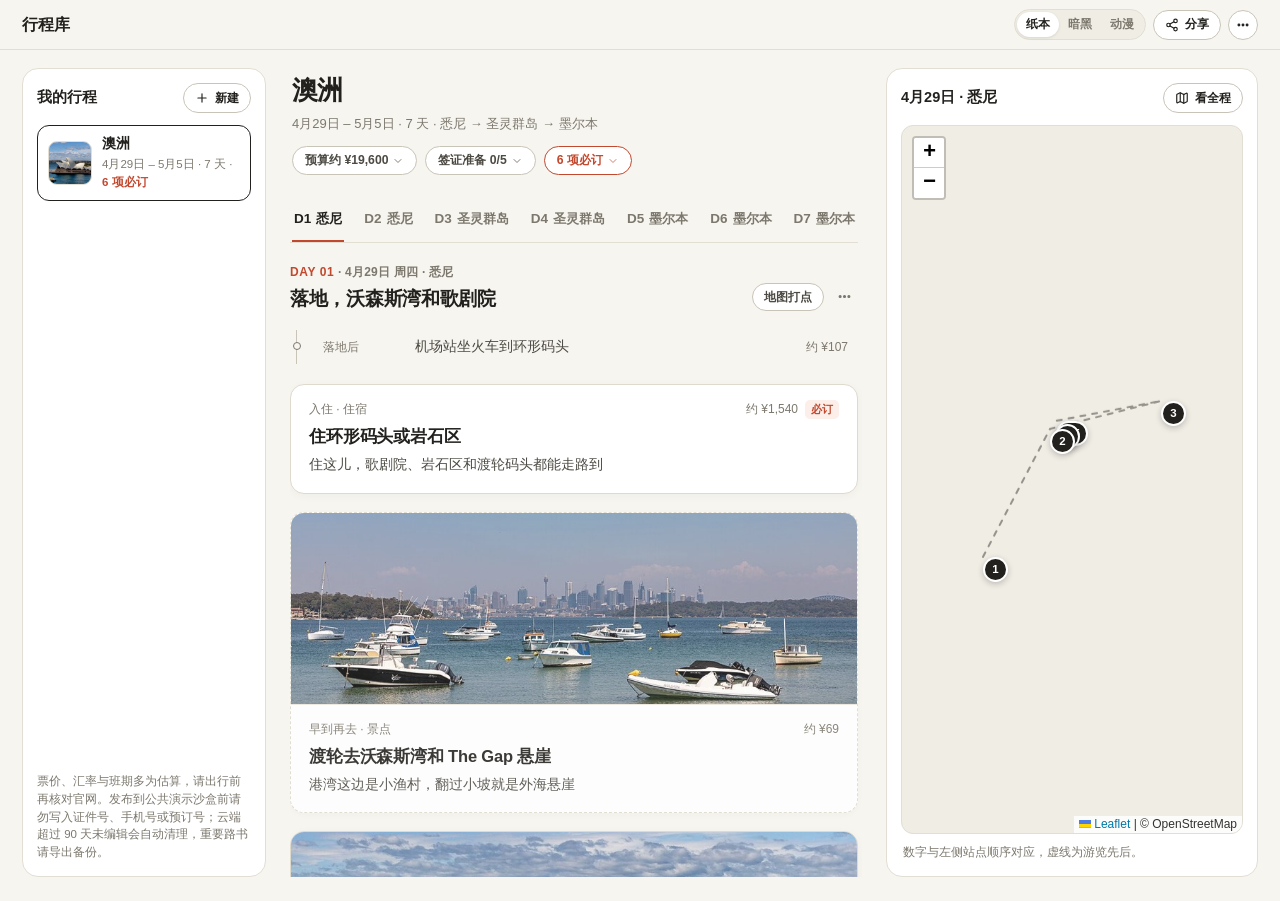
==== commit 975b297e: "feat: add 3-way theme switcher (paper/dark/manga) and spacious mobile layout" ====
--- a/template/index.html
+++ b/template/index.html
@@ -5,34 +5,56 @@
   <meta name="viewport" content="width=device-width, initial-scale=1" />
   <title>行程库</title>
   <script>
-    if (/^\/t\/[A-Za-z0-9_-]+(?:\/edit)?\/?$/.test(location.pathname)) {
-      document.documentElement.classList.add("shared-loading");
-    }
+    (function () {
+      if (/^\/t\/[A-Za-z0-9_-]+(?:\/edit)?\/?$/.test(location.pathname)) {
+        document.documentElement.classList.add("shared-loading");
+      }
+      var valid = { paper: 1, dark: 1, manga: 1 };
+      var theme = "";
+      try {
+        var q = new URLSearchParams(location.search).get("theme");
+        if (q && valid[q]) theme = q;
+        if (!theme) {
+          var saved = localStorage.getItem("travel-guides-theme");
+          if (saved === "light") saved = "paper";
+          if (saved && valid[saved]) theme = saved;
+        }
+      } catch (_) {}
+      document.documentElement.dataset.theme = theme || "paper";
+    })();
   </script>
   <link rel="stylesheet" href="vendor/leaflet.css?v=1.9.4" />
-  <link rel="stylesheet" href="styles.css?v=40" />
+  <link rel="stylesheet" href="styles.css?v=41" />
 </head>
 <body>
   <header class="top">
     <div class="brand">
-      <span class="brand-badge">TRIP COMIC</span>
-      <h1>行程库</h1>
+      <h1 id="brand-static-title">行程库</h1>
+      <details class="trip-picker" id="mobile-trip-picker" hidden>
+        <summary class="trip-picker-btn" aria-label="切换行程"><b>行程库</b><span id="mobile-trip-count"></span><svg class="picker-caret" viewBox="0 0 24 24" fill="none" stroke="currentColor" stroke-width="2.4" stroke-linecap="round" stroke-linejoin="round" aria-hidden="true"><path d="m6 9 6 6 6-6"/></svg></summary>
+        <div class="trip-picker-popover" id="mobile-trip-menu"></div>
+      </details>
     </div>
     <div class="top-actions">
       <span id="share-status" class="share-status" hidden></span>
-      <button type="button" class="btn btn-sm" id="seed-update-btn" hidden><span data-icon="refresh"></span>线上已更新 · 用最新版</button>
-      <button type="button" class="btn btn-sm" id="conflict-reload-btn" hidden><span data-icon="refresh"></span>加载最新内容</button>
-      <button type="button" class="btn readonly-only" id="fork-btn"><span data-icon="copy"></span>复制并修改</button>
-      <button type="button" class="btn btn-primary" id="share-btn"><span data-icon="share"></span>分享</button>
+      <button type="button" class="btn btn-sm" id="seed-update-btn" hidden><span data-icon="refresh"></span>用最新版</button>
+      <button type="button" class="btn btn-sm" id="conflict-reload-btn" hidden><span data-icon="refresh"></span>加载最新</button>
+      <div class="theme-switch" id="theme-switch" role="group" aria-label="界面风格">
+        <button type="button" class="theme-opt" data-set-theme="paper">纸本</button>
+        <button type="button" class="theme-opt" data-set-theme="dark">暗黑</button>
+        <button type="button" class="theme-opt" data-set-theme="manga">动漫</button>
+      </div>
+      <button type="button" class="btn btn-sm readonly-only" id="fork-btn"><span data-icon="copy"></span>复制修改</button>
+      <button type="button" class="btn btn-sm" id="share-btn"><span data-icon="share"></span><span class="btn-label-share">分享</span></button>
       <details class="more-menu" id="more-menu">
-        <summary class="btn btn-icon-more" aria-label="更多功能" title="打印路书、导入或导出备份"><span data-icon="more"></span></summary>
+        <summary class="btn btn-sm btn-icon-more" aria-label="更多功能" title="管理行程、打印或备份"><span data-icon="more"></span></summary>
         <div class="more-popover">
-          <button type="button" class="menu-item edit-only mobile-only-menu-item" id="menu-add-day"><span data-icon="plus"></span>添加新的一天</button>
-          <button type="button" class="menu-item edit-only mobile-only-menu-item" id="menu-rename-trip"><span data-icon="pencil"></span>修改行程名称</button>
-          <button type="button" class="menu-item edit-only mobile-only-menu-item" id="menu-edit-cover"><span data-icon="camera"></span>更换顶部封面</button>
-          <button type="button" class="menu-item edit-only mobile-only-menu-item" id="menu-new-trip"><span data-icon="plus"></span>新建另一趟行程</button>
-          <button type="button" class="menu-item edit-only mobile-only-menu-item danger-item" id="menu-delete-trip"><span data-icon="trash"></span>删除当前行程</button>
-          <hr class="menu-sep edit-only mobile-only-menu-item" />
+          <button type="button" class="menu-item edit-only" id="menu-add-day"><span data-icon="plus"></span>添加新的一天</button>
+          <button type="button" class="menu-item edit-only" id="menu-rename-trip"><span data-icon="pencil"></span>修改行程名称</button>
+          <button type="button" class="menu-item edit-only" id="menu-edit-cover"><span data-icon="camera"></span>更换封面图</button>
+          <button type="button" class="menu-item edit-only" id="menu-new-trip"><span data-icon="plus"></span>新建另一趟行程</button>
+          <button type="button" class="menu-item edit-only danger-item" id="menu-delete-trip"><span data-icon="trash"></span>删除当前行程</button>
+          <hr class="menu-sep edit-only" />
           <button type="button" class="menu-item" id="print-btn"><span data-icon="printer"></span>打印 / 导出 PDF 路书</button>
           <button type="button" class="menu-item edit-only" id="reset-local-btn" hidden><span data-icon="refresh"></span>恢复默认线上内容</button>
           <button type="button" class="menu-item edit-only" id="import-btn"><span data-icon="upload"></span>导入 JSON 备份</button>
@@ -236,8 +258,8 @@
     </form>
   </dialog>
 
-  <script src="data.js?v=39"></script>
-  <script src="app.js?v=39"></script>
-  <script src="share.js?v=11"></script>
+  <script src="data.js?v=41"></script>
+  <script src="app.js?v=41"></script>
+  <script src="share.js?v=41"></script>
 </body>
 </html>
--- a/template/styles.css
+++ b/template/styles.css
@@ -1,35 +1,96 @@
 /* ==========================================================================
-   Static Travel Guide — Color Manga Travel Zine (彩色日漫手账风)
-   Dot-Grid Cream Paper · 2.5px Jet-Black Ink · Hard Offset Shadow · Lemon Pop
+   Static Travel Guide — 3-Theme System (纸本 paper · 暗黑 dark · 动漫 manga)
+   Spacious Mobile Rhythm · Grouped Transit · Clean Panel Framing
    ========================================================================== */
 
-:root {
-  --paper: #fffdf7;
-  --dot: #e2dcc8;
-  --card: #ffffff;
-  --subtle: #f6f3e8;
-  --ink: #111111;
-  --muted: #4b504e;
-  --yellow: #ffd84d;
-  --yellow-hover: #ffcf26;
-  --coral: #ff5c39;
-  --sky: #dff2fe;
-  --mint: #dcfce7;
-  --peach: #ffedd5;
+:root,
+html[data-theme="paper"] {
+  --bg: #f7f5ef;
+  --bg-top: rgba(247, 245, 239, 0.92);
+  --surface: #ffffff;
+  --surface-soft: #f0ede5;
+  --ink: #22211e;
+  --ink-soft: #4c4a43;
+  --muted: #7c786e;
+  --line: #e2ded4;
+  --line-strong: #c9c4b8;
+  --accent: #c2482e;
+  --accent-bg: #fceee9;
+  --primary-bg: #22211e;
+  --primary-fg: #ffffff;
+  --card-border: 1px solid #dfdace;
+  --card-radius: 14px;
+  --card-shadow: 0 2px 10px rgba(24, 22, 18, 0.035);
+  --photo-divider: 1px solid #ece8de;
+  --pin-bg: #22211e;
+  --pin-fg: #ffffff;
+  --pin-ring: 2px solid #ffffff;
+  --pin-shadow: 0 2px 6px rgba(0, 0, 0, 0.22);
   --danger: #dc2626;
-  --b-sm: 2px solid #111111;
-  --b-lg: 2.5px solid #111111;
-  --sh-sm: 2px 2px 0 #111111;
-  --sh-md: 4px 4px 0 #111111;
-  --sh-lg: 6px 6px 0 #111111;
-}
-
-.cat-flight    { --bar: #ffd84d; }
-.cat-stay      { --bar: #93c5fd; }
-.cat-transport { --bar: #6ee7b7; }
-.cat-sight     { --bar: #fda4af; }
-.cat-food      { --bar: #fdba74; }
-.cat-other     { --bar: #cbd5e1; }
+  --ok-bg: #e7f5ec;
+  --ok-fg: #166534;
+}
+
+html[data-theme="dark"] {
+  --bg: #111316;
+  --bg-top: rgba(17, 19, 22, 0.9);
+  --surface: #191d22;
+  --surface-soft: #232830;
+  --ink: #edeae4;
+  --ink-soft: #c0c4cc;
+  --muted: #8b929e;
+  --line: #2a303a;
+  --line-strong: #3b4351;
+  --accent: #f28b5b;
+  --accent-bg: rgba(242, 139, 91, 0.16);
+  --primary-bg: #edeae4;
+  --primary-fg: #141619;
+  --card-border: 1px solid #2b313b;
+  --card-radius: 14px;
+  --card-shadow: 0 4px 16px rgba(0, 0, 0, 0.28);
+  --photo-divider: 1px solid #2b313b;
+  --pin-bg: #f28b5b;
+  --pin-fg: #111316;
+  --pin-ring: 2px solid #111316;
+  --pin-shadow: 0 2px 8px rgba(0, 0, 0, 0.5);
+  --danger: #f87171;
+  --ok-bg: rgba(34, 197, 94, 0.16);
+  --ok-fg: #86efac;
+}
+
+html[data-theme="manga"] {
+  --bg: #fffdf7;
+  --bg-top: rgba(255, 253, 247, 0.94);
+  --surface: #ffffff;
+  --surface-soft: #f6f2e4;
+  --ink: #181715;
+  --ink-soft: #3d3b36;
+  --muted: #6e6b62;
+  --line: #e4decb;
+  --line-strong: #181715;
+  --accent: #e54826;
+  --accent-bg: #fff2b2;
+  --primary-bg: #ffe055;
+  --primary-fg: #181715;
+  --card-border: 1.8px solid #181715;
+  --card-radius: 16px;
+  --card-shadow: 3px 3px 0 #181715;
+  --photo-divider: 1.8px solid #181715;
+  --pin-bg: #ffe055;
+  --pin-fg: #181715;
+  --pin-ring: 2px solid #181715;
+  --pin-shadow: 2px 2px 0 #181715;
+  --danger: #dc2626;
+  --ok-bg: #dcfce7;
+  --ok-fg: #14532d;
+}
+
+.cat-flight    { --bar: #eab308; }
+.cat-stay      { --bar: #60a5fa; }
+.cat-transport { --bar: #34d399; }
+.cat-sight     { --bar: #fb7185; }
+.cat-food      { --bar: #fb923c; }
+.cat-other     { --bar: #94a3b8; }
 
 * { box-sizing: border-box; }
 [hidden] { display: none !important; }
@@ -38,1081 +99,675 @@
 html.shared-loading body { visibility: hidden; }
 
 body {
-  background-color: var(--paper);
-  background-image: radial-gradient(var(--dot) 1.15px, transparent 1.15px);
-  background-size: 15px 15px;
+  background: var(--bg);
   color: var(--ink);
   font-family: -apple-system, BlinkMacSystemFont, "PingFang SC", "Hiragino Sans GB", "Microsoft YaHei", sans-serif;
   font-size: 14.5px;
-  line-height: 1.55;
+  line-height: 1.6;
   -webkit-font-smoothing: antialiased;
 }
 
 button, input, select, textarea { font: inherit; color: inherit; }
-.icon { width: 15px; height: 15px; flex-shrink: 0; stroke-width: 2.3; }
+.icon { width: 15px; height: 15px; flex-shrink: 0; stroke-width: 2; }
 .muted { color: var(--muted); }
-.empty { margin: 0; padding: 20px 0; color: var(--muted); font-weight: 700; font-size: 13.5px; }
+.empty { margin: 0; padding: 24px 0; color: var(--muted); font-size: 13.5px; }
 .print-only-notes { display: none; }
 
-/* Role Visibility */
 .shared-readonly .edit-only { display: none !important; }
 .readonly-only { display: none !important; }
 .shared-readonly .readonly-only { display: inline-flex !important; }
 
-/* Comic Tactile Buttons */
+/* Buttons */
 .btn {
-  display: inline-flex;
-  align-items: center;
-  justify-content: center;
-  gap: 6px;
-  height: 36px;
-  padding: 0 13px;
-  border-radius: 10px;
-  border: var(--b-sm);
-  background: var(--card);
-  color: var(--ink);
-  box-shadow: var(--sh-sm);
-  font-size: 13px;
-  font-weight: 800;
-  line-height: 1;
-  text-decoration: none;
-  white-space: nowrap;
-  cursor: pointer;
-  transition: transform 0.1s ease, box-shadow 0.1s ease, background 0.12s ease;
-}
-.btn:hover:not(:disabled) { background: var(--subtle); }
-.btn:active:not(:disabled) {
-  transform: translate(2px, 2px);
-  box-shadow: 0 0 0 #111;
-}
-.btn:disabled { opacity: 0.4; cursor: default; box-shadow: none; }
-.btn-sm { height: 31px; padding: 0 10px; font-size: 12px; border-radius: 8px; }
+  display: inline-flex; align-items: center; justify-content: center; gap: 6px;
+  height: 36px; padding: 0 14px; border-radius: 999px;
+  border: 1px solid var(--line-strong); background: var(--surface); color: var(--ink);
+  font-size: 13px; font-weight: 600; line-height: 1; text-decoration: none;
+  white-space: nowrap; cursor: pointer;
+  transition: background 0.14s ease, transform 0.1s ease;
+}
+.btn:hover:not(:disabled) { background: var(--surface-soft); }
+.btn:active:not(:disabled) { transform: translateY(1px); }
+.btn:disabled { opacity: 0.4; cursor: default; }
+.btn-sm { height: 30px; padding: 0 11px; font-size: 12.2px; }
 .btn-sm .icon { width: 14px; height: 14px; }
-
-.btn-primary, .btn-book {
-  background: var(--yellow);
-  color: var(--ink);
-}
-.btn-primary:hover:not(:disabled), .btn-book:hover:not(:disabled) {
-  background: var(--yellow-hover);
-}
-
-/* Top Masthead Bar */
+.btn-primary {
+  background: var(--primary-bg); color: var(--primary-fg);
+  border-color: var(--line-strong); font-weight: 700;
+}
+.btn-primary:hover:not(:disabled) { filter: brightness(0.96); background: var(--primary-bg); }
+html[data-theme="manga"] .btn-primary { border: 1.6px solid #181715; }
+
+/* Top Header Bar */
 .top {
-  position: sticky;
-  top: 0;
-  z-index: 50;
-  display: flex;
-  justify-content: space-between;
-  align-items: center;
-  gap: 10px;
-  padding: 10px 20px;
-  background: rgba(255, 253, 247, 0.94);
-  border-bottom: var(--b-sm);
-  backdrop-filter: blur(10px);
-}
-.brand { display: flex; align-items: center; gap: 9px; }
-.brand-badge {
-  display: inline-block;
-  padding: 3px 9px;
-  border-radius: 999px;
-  background: var(--yellow);
-  border: var(--b-sm);
-  box-shadow: var(--sh-sm);
-  font-size: 10.5px;
-  font-weight: 900;
-  letter-spacing: 0.06em;
-}
-.brand h1 {
-  margin: 0;
-  font-size: 17.5px;
-  font-weight: 900;
-  letter-spacing: -0.02em;
-}
-.top-actions { display: flex; align-items: center; gap: 7px; }
+  position: sticky; top: 0; z-index: 50;
+  display: flex; justify-content: space-between; align-items: center; gap: 10px;
+  padding: 9px 22px; background: var(--bg-top);
+  border-bottom: 1px solid var(--line); backdrop-filter: blur(12px);
+}
+.brand { display: flex; align-items: center; gap: 8px; min-width: 0; }
+.brand h1 { margin: 0; font-size: 16px; font-weight: 750; letter-spacing: -0.01em; white-space: nowrap; }
+.top-actions { display: flex; align-items: center; gap: 7px; flex-shrink: 0; }
+
+/* 3-Way Theme Switcher (纸本 · 暗黑 · 动漫) */
+.theme-switch {
+  display: inline-flex; align-items: center; padding: 2px;
+  border-radius: 999px; background: var(--surface-soft); border: 1px solid var(--line);
+}
+html[data-theme="manga"] .theme-switch { border-color: #181715; }
+.theme-opt {
+  height: 25px; padding: 0 9px; border: 0; border-radius: 999px;
+  background: transparent; color: var(--muted);
+  font-size: 11.8px; font-weight: 650; cursor: pointer; white-space: nowrap;
+  transition: background 0.14s ease, color 0.14s ease;
+}
+.theme-opt.active {
+  background: var(--surface); color: var(--ink); font-weight: 750;
+  box-shadow: 0 1px 3px rgba(0, 0, 0, 0.1);
+}
+html[data-theme="manga"] .theme-opt.active {
+  background: #ffe055; color: #181715; box-shadow: none; outline: 1.4px solid #181715;
+}
+
+/* Mobile Compact Trip Switcher */
+.trip-picker { position: relative; }
+.trip-picker summary { list-style: none; }
+.trip-picker summary::-webkit-details-marker { display: none; }
+.trip-picker-btn {
+  display: inline-flex; align-items: center; gap: 5px; height: 30px; padding: 0 4px;
+  border-radius: 8px; border: 0; background: transparent;
+  font-size: 15.5px; color: var(--ink); cursor: pointer; white-space: nowrap;
+}
+.trip-picker-btn b { font-weight: 780; letter-spacing: -0.01em; }
+.trip-picker-btn span {
+  display: inline-grid; place-items: center; min-width: 17px; height: 17px; padding: 0 5px;
+  border-radius: 999px; background: var(--surface-soft); color: var(--muted); font-size: 10.5px; font-weight: 750;
+}
+.picker-caret { width: 13px; height: 13px; color: var(--muted); }
+@media (max-width: 1100px) {
+  body.has-trip-picker #brand-static-title { display: none; }
+}
+@media (min-width: 1101px) {
+  .trip-picker { display: none !important; }
+}
+.trip-picker-popover {
+  position: absolute; left: 0; top: calc(100% + 8px); width: min(290px, calc(100vw - 28px));
+  padding: 6px; border-radius: 14px; background: var(--surface);
+  border: var(--card-border); box-shadow: 0 12px 32px rgba(0, 0, 0, 0.16);
+  display: grid; gap: 3px; z-index: 90;
+}
+.trip-pick-item {
+  display: flex; justify-content: space-between; align-items: center; gap: 10px;
+  width: 100%; padding: 9px 11px; border: 0; border-radius: 10px;
+  background: transparent; text-align: left; cursor: pointer;
+}
+.trip-pick-item:hover, .trip-pick-item.active { background: var(--surface-soft); }
+.trip-pick-item b { display: block; font-size: 13.2px; font-weight: 700; }
+.trip-pick-item small { display: block; margin-top: 2px; font-size: 11.5px; color: var(--muted); }
+.trip-pick-check { font-size: 11px; font-weight: 750; color: var(--accent); flex-shrink: 0; }
 
 .share-status {
-  display: inline-flex;
-  align-items: center;
-  height: 27px;
-  padding: 0 9px;
-  border-radius: 999px;
-  border: 1.5px solid #111;
-  background: var(--mint);
-  font-size: 11.5px;
-  font-weight: 800;
-  white-space: nowrap;
-}
-.share-status.error { background: #fee2e2; color: var(--danger); }
-
-#conflict-reload-btn, #seed-update-btn {
-  background: var(--coral);
-  color: #fff;
-}
+  display: inline-flex; align-items: center; height: 26px; padding: 0 9px;
+  border-radius: 999px; background: var(--ok-bg); color: var(--ok-fg);
+  font-size: 11.5px; font-weight: 650; white-space: nowrap;
+}
+.share-status.error { background: rgba(220, 38, 38, 0.14); color: var(--danger); }
+#conflict-reload-btn, #seed-update-btn { background: var(--accent); color: #fff; border-color: transparent; }
 
 .more-menu { position: relative; }
 .more-menu summary { list-style: none; }
 .more-menu summary::-webkit-details-marker { display: none; }
-.btn-icon-more { width: 32px; padding: 0; }
+.btn-icon-more { width: 30px; padding: 0; }
 .more-popover {
-  position: absolute;
-  right: 0;
-  top: calc(100% + 7px);
-  min-width: 190px;
-  max-width: calc(100vw - 24px);
-  padding: 6px;
-  border-radius: 12px;
-  background: var(--card);
-  border: var(--b-sm);
-  box-shadow: var(--sh-md);
-  display: grid;
-  gap: 2px;
-  z-index: 85;
+  position: absolute; right: 0; top: calc(100% + 7px);
+  min-width: 196px; max-width: calc(100vw - 24px); padding: 6px;
+  border-radius: 14px; background: var(--surface); border: var(--card-border);
+  box-shadow: 0 12px 32px rgba(0, 0, 0, 0.18); display: grid; gap: 2px; z-index: 90;
 }
 .menu-item {
-  display: flex;
-  align-items: center;
-  gap: 8px;
-  width: 100%;
-  padding: 8px 10px;
-  border: 0;
-  border-radius: 8px;
-  background: transparent;
-  color: var(--ink);
-  font-size: 13px;
-  font-weight: 750;
-  text-align: left;
-  cursor: pointer;
-}
-.menu-item:hover { background: var(--yellow); }
+  display: flex; align-items: center; gap: 8px; width: 100%; padding: 8px 11px;
+  border: 0; border-radius: 9px; background: transparent; color: var(--ink);
+  font-size: 13px; font-weight: 600; text-align: left; cursor: pointer;
+}
+.menu-item:hover { background: var(--surface-soft); }
 .menu-item.danger-item { color: var(--danger); }
-.menu-item.danger-item:hover { background: #fee2e2; }
-.menu-sep { border: 0; border-top: 1.5px dashed #ccc; margin: 4px 6px; }
-@media (min-width: 721px) {
-  .mobile-only-menu-item { display: none; }
-}
+.menu-sep { border: 0; border-top: 1px solid var(--line); margin: 4px 6px; }
 
 /* 3-Column Desktop Layout */
 .layout {
-  display: grid;
-  grid-template-columns: 248px minmax(0, 1fr) 380px;
-  gap: 18px;
-  padding: 16px 20px 24px;
-  height: calc(100vh - 56px);
+  display: grid; grid-template-columns: 244px minmax(0, 1fr) 372px;
+  gap: 24px; padding: 18px 22px 24px; height: calc(100vh - 49px);
 }
 .shared-route .rail { display: none !important; }
-.shared-route .layout { grid-template-columns: minmax(0, 1fr) 400px; }
+.shared-route .layout { grid-template-columns: minmax(0, 1fr) 390px; }
 
 .rail, .map-panel {
-  min-height: 0;
-  display: flex;
-  flex-direction: column;
-  background: var(--card);
-  border: var(--b-lg);
-  border-radius: 18px;
-  box-shadow: var(--sh-md);
-}
-
-/* Left Sidebar: Comic Trip Cards */
+  min-height: 0; display: flex; flex-direction: column;
+  background: var(--surface); border: 1px solid var(--line); border-radius: 16px;
+}
+html[data-theme="manga"] .rail,
+html[data-theme="manga"] .map-panel { border: 1.6px solid #181715; }
+
+/* Left Sidebar: Calm Paper Trip List */
 .rail { padding: 14px; overflow: auto; }
 .rail-head, .map-bar {
-  display: flex;
-  justify-content: space-between;
-  align-items: center;
-  gap: 8px;
-  margin-bottom: 12px;
-}
-.rail h2, .map-bar h2 { margin: 0; font-size: 15px; font-weight: 900; }
-#trip-list { display: grid; gap: 11px; }
+  display: flex; justify-content: space-between; align-items: center; gap: 8px; margin-bottom: 12px;
+}
+.rail h2, .map-bar h2 { margin: 0; font-size: 14.5px; font-weight: 750; }
+#trip-list { display: grid; gap: 8px; }
 
 .trip-card {
-  position: relative;
-  display: flex;
-  flex-direction: column;
-  justify-content: flex-end;
-  width: 100%;
-  min-height: 110px;
-  padding: 0;
-  border: var(--b-sm);
-  border-radius: 13px;
-  background: #1f2421;
-  color: #fff;
-  text-align: left;
-  overflow: hidden;
-  cursor: pointer;
-  box-shadow: var(--sh-sm);
-  transition: transform 0.12s, box-shadow 0.12s;
-}
-.trip-card:hover { transform: translate(-1px, -1px); box-shadow: 3px 3px 0 #111; }
+  display: flex; align-items: center; gap: 10px; width: 100%; padding: 9px 10px;
+  border-radius: 12px; border: 1px solid var(--line); background: var(--bg);
+  color: var(--ink); text-align: left; cursor: pointer; transition: border-color 0.14s, background 0.14s;
+}
+.trip-card:hover { background: var(--surface-soft); }
 .trip-card.active {
-  outline: 3px solid var(--yellow);
-  box-shadow: 3px 3px 0 #111;
-}
+  background: var(--surface); border: 1.6px solid var(--ink);
+}
+html[data-theme="manga"] .trip-card.active { background: #fff9db; border-color: #181715; }
 .trip-thumb {
-  position: absolute;
-  inset: 0;
-  display: grid;
-  place-items: center;
-  background: #2b322e center / cover no-repeat;
-}
-.trip-thumb::after {
-  content: "";
-  position: absolute;
-  inset: 0;
-  background: linear-gradient(180deg, rgba(0, 0, 0, 0.08) 0%, rgba(0, 0, 0, 0.84) 100%);
-}
-.trip-meta { position: relative; z-index: 1; display: block; padding: 11px 12px 10px; }
-.trip-meta b { display: block; font-size: 14.5px; font-weight: 900; line-height: 1.25; }
-.trip-meta span { display: block; margin-top: 2px; font-size: 11.5px; color: rgba(255, 255, 255, 0.82); font-weight: 600; }
-.trip-meta em {
-  display: inline-block; margin-top: 6px; padding: 1px 7px; border-radius: 5px;
-  background: var(--coral); border: 1.5px solid #111; color: #fff;
-  font-size: 10.5px; font-style: normal; font-weight: 850;
-}
-.trip-meta .ok {
-  display: inline-block; margin-top: 6px; padding: 1px 7px; border-radius: 5px;
-  background: var(--yellow); border: 1.5px solid #111; color: #111;
-  font-size: 10.5px; font-weight: 850;
-}
-.rail-note { margin: auto 0 0; padding-top: 14px; color: var(--muted); font-size: 11.5px; line-height: 1.55; font-weight: 600; }
-
-/* Center Feed */
-main {
-  min-height: 0;
-  overflow: auto;
-  padding-right: 4px;
-}
-.manga-feed {
-  max-width: 720px;
-  margin: 0 auto;
-  display: flex;
-  flex-direction: column;
-  gap: 14px;
-}
-
-/* 1. Manga Title Card */
-.m-title-card {
-  background: var(--card);
-  border: var(--b-lg);
-  border-radius: 18px;
-  padding: 16px 18px;
-  box-shadow: var(--sh-md);
-}
-.m-title-top {
-  display: flex;
-  justify-content: space-between;
-  align-items: flex-start;
-  gap: 12px;
-}
-.m-title-card h2 {
-  margin: 0;
-  font-size: clamp(22px, 3vw, 27px);
-  font-weight: 950;
-  letter-spacing: -0.025em;
-  line-height: 1.18;
-}
-.m-sub {
-  margin: 6px 0 0;
-  font-size: 12.5px;
-  font-weight: 750;
-  color: var(--muted);
-}
-.m-title-tools { display: flex; gap: 6px; flex-shrink: 0; }
-
-.m-pills {
-  display: flex;
-  flex-wrap: wrap;
-  gap: 7px;
-  margin-top: 12px;
-}
-.m-pill {
-  display: inline-flex;
-  align-items: center;
-  gap: 4px;
-  height: 28px;
-  padding: 0 10px;
-  border-radius: 7px;
-  border: 1.8px solid #111;
-  background: var(--subtle);
-  color: var(--ink);
-  font-size: 11.8px;
-  font-weight: 850;
-  cursor: pointer;
-  transition: transform 0.1s, background 0.12s;
-}
-.m-pill.hi { background: var(--yellow); }
-.m-pill.warn { background: var(--peach); }
-.m-pill.open, .m-pill:hover {
-  background: #111;
-  color: var(--yellow);
-}
-.chev { display: inline-grid; transition: transform 0.15s; }
+  width: 44px; height: 44px; border-radius: 9px; flex-shrink: 0;
+  display: grid; place-items: center; background: var(--surface-soft) center / cover no-repeat;
+  color: var(--muted); border: 1px solid var(--line);
+}
+.trip-meta { min-width: 0; flex: 1; }
+.trip-meta b {
+  display: block; font-size: 13.5px; font-weight: 720; line-height: 1.3;
+  overflow: hidden; text-overflow: ellipsis; white-space: nowrap;
+}
+.trip-meta span { display: block; margin-top: 2px; font-size: 11.5px; color: var(--muted); }
+.trip-meta em { font-style: normal; color: var(--accent); font-weight: 650; }
+.rail-note { margin: auto 0 0; padding-top: 14px; color: var(--muted); font-size: 11.5px; line-height: 1.55; }
+
+/* Center Feed — Generous Breathing Room */
+main { min-height: 0; overflow: auto; padding-right: 4px; }
+.zine-feed {
+  max-width: 660px; margin: 0 auto;
+  display: flex; flex-direction: column; gap: 20px;
+}
+
+/* Unboxed Book-Page Masthead */
+.zine-masthead { padding: 6px 2px 2px; }
+.zine-masthead h2 {
+  margin: 0; font-size: clamp(22px, 2.8vw, 26px);
+  font-weight: 800; letter-spacing: -0.02em; line-height: 1.25;
+}
+.m-sub { margin: 7px 0 0; font-size: 13px; color: var(--muted); line-height: 1.5; }
+
+.m-meta-bar { display: flex; flex-wrap: wrap; gap: 8px; margin-top: 13px; }
+.m-meta-chip {
+  display: inline-flex; align-items: center; gap: 4px;
+  height: 29px; padding: 0 12px; border-radius: 999px;
+  border: 1px solid var(--line-strong); background: var(--surface);
+  color: var(--ink-soft); font-size: 12.2px; font-weight: 600; cursor: pointer;
+  transition: background 0.14s, color 0.14s;
+}
+.m-meta-chip:hover { background: var(--surface-soft); color: var(--ink); }
+.m-meta-chip.due { color: var(--accent); border-color: var(--accent); }
+.m-meta-chip.open {
+  background: var(--ink); color: var(--bg); border-color: var(--ink);
+}
+html[data-theme="manga"] .m-meta-chip {
+  border-color: transparent; background: var(--surface-soft);
+  color: #181715; font-weight: 700;
+}
+html[data-theme="manga"] .m-meta-chip.due { background: #ffe8e2; color: var(--accent); }
+html[data-theme="manga"] .m-meta-chip.open { background: #181715; color: #ffe055; }
+.chev { display: inline-grid; transition: transform 0.16s; opacity: 0.7; }
 .chev .icon { width: 12px; height: 12px; }
 .chev.up { transform: rotate(180deg); }
 
-/* 2. Sticky Comic Day Tabs (D1..D5) */
+/* Sticky Day Tabs — Spacious Single-Line Strip */
 .day-tabs {
-  position: sticky;
-  top: 0;
-  z-index: 30;
-  display: flex;
-  gap: 7px;
-  padding: 6px 0;
-  background: rgba(255, 253, 247, 0.92);
-  backdrop-filter: blur(8px);
-  overflow-x: auto;
-  scrollbar-width: none;
+  position: sticky; top: 0; z-index: 30;
+  display: flex; align-items: center; gap: 18px;
+  padding: 0 2px; background: var(--bg-top);
+  border-bottom: 1px solid var(--line); backdrop-filter: blur(10px);
+  overflow-x: auto; scrollbar-width: none;
 }
 .day-tabs::-webkit-scrollbar { display: none; }
 
 .day-tab {
-  flex: 1 0 58px;
-  display: flex;
-  flex-direction: column;
-  align-items: center;
-  justify-content: center;
-  padding: 6px 8px;
-  border: var(--b-sm);
-  border-radius: 11px;
-  background: var(--card);
-  color: var(--ink);
-  box-shadow: var(--sh-sm);
-  cursor: pointer;
-  transition: transform 0.1s, box-shadow 0.1s, background 0.12s;
-}
-.day-tab b {
-  font-size: 13px;
-  font-weight: 950;
-  line-height: 1.15;
-}
-.day-tab span {
-  font-size: 11px;
-  font-weight: 750;
-  margin-top: 1px;
-  max-width: 66px;
-  overflow: hidden;
-  text-overflow: ellipsis;
-  white-space: nowrap;
-}
-.day-tab.active {
-  background: #111111;
-  color: var(--yellow);
-  transform: translate(1px, 1px);
-  box-shadow: 1px 1px 0 #111;
-}
-
-/* Expandable Comic Drawers (Bookings, Visa, Budget) */
+  flex: 0 0 auto; display: inline-flex; align-items: baseline; gap: 5px;
+  padding: 11px 2px 10px; border: 0; border-bottom: 2px solid transparent;
+  background: transparent; color: var(--muted);
+  font-size: 13.5px; font-weight: 600; cursor: pointer; white-space: nowrap;
+  transition: color 0.14s, border-color 0.14s;
+}
+.day-tab b { font-weight: 750; font-size: 13.5px; }
+.day-tab span { font-size: 13px; }
+.day-tab:hover { color: var(--ink); }
+.day-tab.active { color: var(--ink); border-bottom-color: var(--accent); }
+.day-tab.active span { font-weight: 700; }
+
+/* Manga Mode Day Tabs: Airy Single-Line Comic Pills (Never Cramped!) */
+html[data-theme="manga"] .day-tabs {
+  gap: 8px; padding: 8px 2px 10px; border-bottom: 1.5px dashed #ded7c3;
+}
+html[data-theme="manga"] .day-tab {
+  height: 34px; padding: 0 13px; align-items: center;
+  border: 1.6px solid #181715; border-radius: 999px;
+  background: var(--surface); color: #181715; font-weight: 750;
+}
+html[data-theme="manga"] .day-tab.active {
+  background: #ffe055; color: #181715; box-shadow: 2px 2px 0 #181715;
+}
+
+/* Expandable Drawers (Bookings, Visa, Budget) */
 .drawer-panel {
-  padding: 15px 16px;
-  border-radius: 16px;
-  background: var(--card);
-  border: var(--b-lg);
-  box-shadow: var(--sh-md);
+  padding: 16px 18px; border-radius: var(--card-radius);
+  background: var(--surface); border: var(--card-border); box-shadow: var(--card-shadow);
 }
 .drawer-head {
   display: flex; justify-content: space-between; align-items: flex-start; gap: 12px;
-  padding-bottom: 10px; border-bottom: 2px solid #111; margin-bottom: 12px;
-}
-.drawer-head b { display: block; font-size: 14.5px; font-weight: 900; }
-.drawer-sub { display: block; margin-top: 2px; font-size: 12px; color: var(--muted); font-weight: 650; }
+  padding-bottom: 11px; border-bottom: 1px solid var(--line); margin-bottom: 12px;
+}
+.drawer-head b { display: block; font-size: 14.5px; font-weight: 750; }
+.drawer-sub { display: block; margin-top: 3px; font-size: 12px; color: var(--muted); }
 .drawer-close {
-  border: 1.5px solid #111; background: var(--subtle); color: var(--ink);
-  padding: 3px 10px; border-radius: 6px; font-size: 12px; font-weight: 800; cursor: pointer;
-}
-.section-title { margin: 14px 0 8px; font-size: 13px; font-weight: 900; }
-
-.book-row { display: flex; align-items: center; gap: 10px; padding: 8px 0; border-top: 1.5px dashed #d6d1c2; }
+  border: 1px solid var(--line); background: var(--surface-soft); color: var(--ink-soft);
+  padding: 3px 10px; border-radius: 999px; font-size: 12px; font-weight: 650; cursor: pointer;
+}
+.section-title { margin: 16px 0 8px; font-size: 13px; font-weight: 750; }
+
+.book-row { display: flex; align-items: center; gap: 10px; padding: 9px 0; border-top: 1px solid var(--line); }
 .book-row:first-of-type { border-top: 0; padding-top: 0; }
 .book-name { flex: 1; min-width: 0; }
-.book-name b { display: block; font-size: 13.5px; font-weight: 850; }
-.book-name small { color: var(--muted); font-size: 12px; font-weight: 650; }
-
+.book-name b { display: block; font-size: 13.5px; font-weight: 680; }
+.book-name small { color: var(--muted); font-size: 12px; }
 .flag {
-  display: inline-block; padding: 2px 7px; border-radius: 5px; border: 1.5px solid #111;
-  background: var(--yellow); font-size: 11px; font-weight: 850; white-space: nowrap;
-}
-.flag.required { background: var(--coral); color: #fff; }
-
-/* Visa & Budget Internals */
+  display: inline-block; padding: 2px 8px; border-radius: 999px;
+  background: var(--surface-soft); color: var(--ink-soft); font-size: 11px; font-weight: 700; white-space: nowrap;
+}
+.flag.required { background: var(--accent-bg); color: var(--accent); }
+
+/* Visa & Budget */
 .visa-meta { display: grid; gap: 6px; margin-bottom: 12px; }
-.visa-meta p { display: grid; grid-template-columns: 44px minmax(0, 1fr); gap: 8px; margin: 0; font-size: 12.8px; font-weight: 650; }
-.visa-meta b { color: var(--muted); font-weight: 850; }
-.visa-actions { display: flex; flex-wrap: wrap; gap: 8px; margin-bottom: 10px; }
-.visa-docs, .visa-tips { list-style: none; margin: 0; padding: 0; display: grid; gap: 7px; }
+.visa-meta p { display: grid; grid-template-columns: 44px minmax(0, 1fr); gap: 8px; margin: 0; font-size: 13px; }
+.visa-meta b { color: var(--muted); font-weight: 650; }
+.visa-actions { display: flex; flex-wrap: wrap; gap: 8px; margin-bottom: 12px; }
+.visa-docs, .visa-tips { list-style: none; margin: 0; padding: 0; display: grid; gap: 8px; }
 .visa-doc {
-  display: flex; align-items: flex-start; gap: 9px; padding: 9px 11px;
-  border: 1.8px solid #111; border-radius: 10px; background: var(--paper); cursor: pointer;
-}
-.visa-doc.on { background: var(--mint); }
-.visa-doc b { display: block; font-size: 13px; font-weight: 850; }
-.visa-doc small { display: block; color: var(--muted); font-size: 11.8px; font-weight: 650; }
-.visa-tips li { font-size: 12.5px; color: var(--muted); font-weight: 650; padding-left: 14px; position: relative; }
-.visa-tips li::before { content: "★"; position: absolute; left: 0; color: var(--coral); font-size: 10px; top: 2px; }
-.visa-note { margin: 10px 0 0; font-size: 11.5px; color: var(--muted); font-weight: 650; }
+  display: flex; align-items: flex-start; gap: 9px; padding: 10px 12px;
+  border: 1px solid var(--line); border-radius: 11px; background: var(--bg); cursor: pointer;
+}
+.visa-doc.on { background: var(--ok-bg); border-color: transparent; }
+.visa-doc b { display: block; font-size: 13px; font-weight: 680; }
+.visa-doc small { display: block; color: var(--muted); font-size: 11.8px; margin-top: 2px; }
+.visa-tips li { font-size: 12.5px; color: var(--muted); padding-left: 13px; position: relative; }
+.visa-tips li::before { content: "·"; position: absolute; left: 2px; font-weight: 900; color: var(--accent); }
+.visa-note, .budget-note { margin: 12px 0 0; font-size: 11.8px; color: var(--muted); line-height: 1.55; }
 
 .origin-pick { display: flex; align-items: center; gap: 10px; margin-bottom: 10px; }
-.origin-label { font-size: 12px; font-weight: 850; }
+.origin-label { font-size: 12px; font-weight: 700; color: var(--muted); }
 .origin-seg { display: inline-flex; gap: 6px; flex-wrap: wrap; }
 .origin-btn {
-  height: 28px; padding: 0 11px; border-radius: 999px; border: 1.8px solid #111;
-  background: var(--card); font-size: 12px; font-weight: 850; cursor: pointer;
-}
-.origin-btn.active { background: #111; color: var(--yellow); }
-.origin-brief { margin: 0 0 10px; font-size: 12.5px; color: var(--muted); font-weight: 650; }
+  height: 28px; padding: 0 12px; border-radius: 999px; border: 1px solid var(--line);
+  background: var(--bg); font-size: 12px; font-weight: 650; cursor: pointer;
+}
+.origin-btn.active { background: var(--ink); color: var(--bg); border-color: var(--ink); }
+.origin-brief { margin: 0 0 10px; font-size: 12.5px; color: var(--muted); }
 
 .flight-watch {
   display: flex; flex-wrap: wrap; justify-content: space-between; align-items: center;
-  gap: 10px; padding: 10px 13px; margin-bottom: 12px;
-  border-radius: 12px; background: var(--paper); border: 1.8px solid #111;
+  gap: 10px; padding: 11px 13px; margin-bottom: 12px;
+  border-radius: 12px; background: var(--bg); border: 1px solid var(--line);
 }
 .flight-watch-info { display: flex; align-items: center; gap: 8px; flex: 1 1 220px; }
 .fw-badge {
   display: inline-flex; align-items: center; gap: 4px; padding: 2px 8px;
-  border-radius: 6px; border: 1.5px solid #111; background: var(--yellow);
-  font-size: 11.5px; font-weight: 850; white-space: nowrap;
-}
-.fw-route b { display: block; font-size: 13px; font-weight: 850; }
-.fw-route small { display: block; font-size: 11.5px; color: var(--muted); font-weight: 650; }
+  border-radius: 999px; background: var(--accent-bg); color: var(--accent);
+  font-size: 11.5px; font-weight: 700; white-space: nowrap;
+}
+.fw-route b { display: block; font-size: 13px; }
+.fw-route small { display: block; font-size: 11.5px; color: var(--muted); }
 .flight-watch-actions { display: flex; gap: 6px; flex-wrap: wrap; }
 
-.budget-bar { display: flex; height: 9px; border-radius: 999px; border: 1.5px solid #111; overflow: hidden; margin-bottom: 10px; background: #fff; }
-.budget-bar span { background: var(--bar, var(--yellow)); border-right: 1px solid #111; }
-.budget-bar span:last-child { border-right: 0; }
+.budget-bar { display: flex; height: 8px; border-radius: 999px; overflow: hidden; margin-bottom: 12px; background: var(--surface-soft); }
+.budget-bar span { background: var(--bar, var(--accent)); }
 .budget-ledger { display: grid; grid-template-columns: repeat(2, minmax(0, 1fr)); gap: 2px 24px; }
 .ledger-row {
   display: grid; grid-template-columns: minmax(0, 1fr) auto auto; gap: 10px; align-items: center;
-  padding: 6px 0; border-bottom: 1px dashed #d6d1c2; font-size: 12.8px; font-weight: 700; font-variant-numeric: tabular-nums;
+  padding: 7px 0; border-bottom: 1px solid var(--line); font-size: 13px; font-variant-numeric: tabular-nums;
 }
 .budget-ledger.single-col .ledger-row { grid-template-columns: minmax(0, 1fr) auto; }
-.ledger-name { display: inline-flex; align-items: center; gap: 7px; font-weight: 800; }
-.ledger-name i { width: 10px; height: 10px; border-radius: 3px; border: 1.5px solid #111; background: var(--bar, var(--yellow)); }
-.ledger-name em { font-style: normal; color: var(--muted); font-size: 11.5px; font-weight: 700; }
+.ledger-name { display: inline-flex; align-items: center; gap: 7px; font-weight: 650; }
+.ledger-name i { width: 9px; height: 9px; border-radius: 50%; background: var(--bar, var(--accent)); }
+.ledger-name em { font-style: normal; color: var(--muted); font-size: 11.5px; }
 .ledger-local { color: var(--muted); font-size: 12px; }
-.ledger-cny { font-weight: 900; min-width: 3.8em; text-align: right; }
+.ledger-cny { font-weight: 700; min-width: 3.8em; text-align: right; }
 
 .budget-days, .budget-rows { list-style: none; margin: 0; padding: 0; }
 .budget-day-btn {
-  display: grid; grid-template-columns: 92px minmax(0, 1fr) auto; align-items: center; gap: 10px;
+  display: grid; grid-template-columns: 94px minmax(0, 1fr) auto; align-items: center; gap: 10px;
   width: 100%; padding: 6px 8px; border: 0; border-radius: 8px; background: transparent;
-  text-align: left; cursor: pointer; font-size: 12.5px; font-weight: 750;
-}
-.budget-day-btn:hover { background: var(--subtle); }
+  text-align: left; cursor: pointer; font-size: 12.5px;
+}
+.budget-day-btn:hover { background: var(--surface-soft); }
 .bd-date small, .bd-amt small { margin-left: 5px; color: var(--muted); }
-.bd-bar { height: 7px; border-radius: 999px; border: 1.5px solid #111; background: #fff; overflow: hidden; }
-.bd-bar i { display: block; height: 100%; background: var(--yellow); }
+.bd-bar { height: 6px; border-radius: 999px; background: var(--surface-soft); overflow: hidden; }
+.bd-bar i { display: block; height: 100%; background: var(--accent); }
 .bd-amt { text-align: right; font-variant-numeric: tabular-nums; }
 
 .budget-rows li {
   display: flex; justify-content: space-between; align-items: baseline; gap: 12px;
-  padding: 7px 0; border-bottom: 1px dashed #d6d1c2; font-size: 12.8px; font-weight: 700;
+  padding: 8px 0; border-bottom: 1px solid var(--line); font-size: 13px;
 }
 .budget-rows li:last-child { border-bottom: 0; }
-.budget-rows small { display: block; color: var(--muted); font-size: 11.8px; font-weight: 600; margin-top: 1px; }
-.budget-rows em { font-style: normal; font-weight: 900; white-space: nowrap; font-variant-numeric: tabular-nums; }
-.budget-rows .rmb { margin-left: 5px; color: var(--muted); font-weight: 650; font-size: 11.5px; }
-.budget-note { margin: 10px 0 0; font-size: 11.8px; color: var(--muted); font-weight: 650; line-height: 1.55; }
-
-/* ==========================================================================
-   3. Manga Chapters & 3-Tier Storyboard Panels
-   ========================================================================== */
-.stage-days {
-  display: grid;
-  gap: 22px;
-}
-.day {
-  padding-top: 2px;
-}
-
+.budget-rows small { display: block; color: var(--muted); font-size: 11.8px; margin-top: 2px; }
+.budget-rows em { font-style: normal; font-weight: 700; white-space: nowrap; font-variant-numeric: tabular-nums; }
+.budget-rows .rmb { margin-left: 5px; color: var(--muted); font-size: 11.5px; font-weight: 500; }
+
+/* Day Chapter & Stops — Spacious Gutters */
+.stage-days { display: grid; gap: 32px; }
 .day-head {
-  display: flex;
-  justify-content: space-between;
-  align-items: flex-end;
-  gap: 10px;
-  margin-bottom: 12px;
+  display: flex; justify-content: space-between; align-items: flex-end; gap: 12px;
+  margin-bottom: 16px;
 }
 .day-head-info { min-width: 0; }
-.m-ch-row {
-  display: flex;
-  align-items: center;
-  gap: 8px;
-  margin-bottom: 5px;
-}
-.m-ch-badge {
-  display: inline-block;
-  padding: 2px 8px;
-  border-radius: 6px;
-  background: var(--coral);
-  color: #fff;
-  border: var(--b-sm);
-  box-shadow: var(--sh-sm);
-  font-size: 11.5px;
-  font-weight: 950;
-  letter-spacing: 0.04em;
-}
-.m-ch-meta {
-  font-size: 12px;
-  font-weight: 800;
-  color: var(--muted);
+.m-ch-kicker {
+  margin: 0 0 5px; font-size: 12px; font-weight: 650; color: var(--muted); letter-spacing: 0.02em;
+}
+.m-ch-no { color: var(--accent); font-weight: 800; letter-spacing: 0.05em; }
+html[data-theme="manga"] .m-ch-no {
+  display: inline-block; padding: 1px 7px; margin-right: 2px; border-radius: 6px;
+  background: #ff5c39; color: #ffffff; border: 1.5px solid #181715; font-size: 11px;
 }
 .day-head h3 {
-  margin: 0;
-  font-size: 19px;
-  font-weight: 950;
-  line-height: 1.25;
-  letter-spacing: -0.015em;
-}
-
-.day-tools {
-  display: flex;
-  align-items: center;
-  gap: 6px;
-  flex-shrink: 0;
-}
+  margin: 0; font-size: 19px; font-weight: 780; line-height: 1.3; letter-spacing: -0.015em;
+}
+.day-tools { display: flex; align-items: center; gap: 6px; flex-shrink: 0; }
 .day-act-chip {
-  display: inline-flex;
-  align-items: center;
-  gap: 4px;
-  height: 29px;
-  padding: 0 10px;
-  border-radius: 8px;
-  border: var(--b-sm);
-  background: var(--card);
-  box-shadow: var(--sh-sm);
-  color: var(--ink);
-  font-size: 11.8px;
-  font-weight: 850;
-  text-decoration: none;
-  white-space: nowrap;
-  cursor: pointer;
-}
-.day-act-chip .icon { width: 12.5px; height: 12.5px; }
-.day-act-chip:hover { background: var(--yellow); }
+  display: inline-flex; align-items: center; height: 28px; padding: 0 11px;
+  border-radius: 999px; border: 1px solid var(--line-strong); background: var(--surface);
+  color: var(--ink-soft); font-size: 12px; font-weight: 600; text-decoration: none; cursor: pointer;
+}
+.day-act-chip:hover { background: var(--surface-soft); color: var(--ink); }
 .day-act-icon {
-  display: inline-grid;
-  place-items: center;
-  width: 29px;
-  height: 29px;
-  border-radius: 8px;
-  border: var(--b-sm);
-  background: var(--card);
-  box-shadow: var(--sh-sm);
-  color: var(--ink);
-  cursor: pointer;
-}
-.day-act-icon:hover { background: var(--yellow); }
-
-/* Stops List */
-.stops {
-  list-style: none;
-  margin: 0;
-  padding: 0;
-  display: grid;
-  gap: 12px;
-}
-.stop {
-  scroll-margin-top: calc(var(--top-h, 56px) + var(--tabs-h, 62px) + 12px);
-}
-.stop.optional { opacity: 0.85; }
-
-.s-card {
-  cursor: pointer;
-  transition: transform 0.12s ease, box-shadow 0.12s ease;
-}
-
-/* Tier 1: Playful 1-Line Dashed Comic Transit Capsule */
-.m-transit {
-  display: flex;
-  align-items: center;
-  gap: 7px;
-  margin: 0 2px;
-  padding: 7px 13px;
-  border: 1.8px dashed #111111;
-  border-radius: 999px;
-  background: rgba(255, 255, 255, 0.86);
-  font-size: 12.2px;
-  font-weight: 750;
-}
-.m-transit:hover, .m-transit.is-active {
-  background: var(--yellow);
-  border-style: solid;
-}
-.m-tr-ico { font-size: 13px; flex-shrink: 0; }
-.m-tr-text {
-  flex: 1;
-  min-width: 0;
-  overflow: hidden;
-  text-overflow: ellipsis;
-  white-space: nowrap;
-}
-.m-tr-text b { font-weight: 900; }
-.m-tr-price {
-  font-style: normal;
-  font-size: 11px;
-  font-weight: 850;
-  padding: 1px 6px;
-  border-radius: 999px;
-  border: 1.5px solid #111;
-  background: var(--card);
-  flex-shrink: 0;
-}
-.m-tr-arrow { font-weight: 900; font-size: 13px; flex-shrink: 0; }
-
-/* Tier 2: Full Manga Storyboard Photo Panel */
-.m-panel {
-  background: var(--card);
-  border: var(--b-lg);
-  border-radius: 16px;
-  box-shadow: var(--sh-md);
-  overflow: hidden;
-}
-.m-panel:hover {
-  transform: translate(-1px, -1px);
-  box-shadow: 5px 5px 0 #111;
-}
-.m-panel:active {
-  transform: translate(2px, 2px);
-  box-shadow: 1px 1px 0 #111;
-}
-.m-panel.is-active {
-  outline: 3px solid var(--yellow);
-}
-
-.m-panel-photo {
-  position: relative;
-  height: 176px;
-  border-bottom: var(--b-lg);
-  background: #1b2220;
-  overflow: hidden;
-}
-.m-panel-photo img {
-  display: block;
-  width: 100%;
-  height: 100%;
-  object-fit: cover;
-  transition: transform 0.28s ease;
-}
-.m-panel:hover .m-panel-photo img {
-  transform: scale(1.03);
-}
-.m-sticker {
-  position: absolute;
-  top: 10px;
-  left: 10px;
-  padding: 3px 9px;
-  border-radius: 7px;
-  background: var(--yellow);
-  border: var(--b-sm);
-  box-shadow: var(--sh-sm);
-  font-size: 11.5px;
-  font-weight: 900;
-}
-.m-sticker-due, .m-sticker-ok {
-  position: absolute;
-  top: 10px;
-  right: 10px;
-  padding: 2px 8px;
-  border-radius: 7px;
-  border: var(--b-sm);
-  box-shadow: var(--sh-sm);
-  font-size: 11px;
-  font-weight: 900;
-}
-.m-sticker-due { background: var(--coral); color: #fff; }
-.m-sticker-ok { background: var(--mint); color: #111; }
-
-.m-panel-body {
-  display: flex;
-  justify-content: space-between;
-  align-items: center;
-  gap: 12px;
-  padding: 12px 14px;
-}
-.m-panel-copy {
-  flex: 1;
-  min-width: 0;
-}
-.m-panel-title {
-  margin: 0;
-  font-size: 16.5px;
-  font-weight: 900;
-  line-height: 1.3;
-  letter-spacing: -0.01em;
-}
-.m-speech {
-  margin: 5px 0 0;
-  font-size: 12.5px;
-  font-weight: 700;
-  color: var(--muted);
-  line-height: 1.45;
-  display: -webkit-box;
-  -webkit-line-clamp: 2;
-  -webkit-box-orient: vertical;
-  overflow: hidden;
-}
-
-.m-go-btn {
-  display: grid;
-  place-items: center;
-  width: 32px;
-  height: 32px;
-  border-radius: 50%;
-  background: var(--yellow);
-  border: var(--b-sm);
-  box-shadow: var(--sh-sm);
-  font-size: 14px;
-  font-weight: 950;
-  flex-shrink: 0;
-  transition: transform 0.12s ease;
-}
-.s-card:hover .m-go-btn {
-  background: var(--yellow-hover);
-  transform: translateX(2px);
-}
-
-/* Tier 3: Compact Manga Card (Non-Photo Stop) */
-.m-compact {
-  display: flex;
-  justify-content: space-between;
-  align-items: center;
-  gap: 12px;
-  padding: 12px 14px;
-  border-radius: 15px;
-  background: var(--card);
-  border: var(--b-lg);
-  box-shadow: var(--sh-md);
-}
-.m-compact:hover {
-  transform: translate(-1px, -1px);
-  box-shadow: 5px 5px 0 #111;
-}
-.m-compact:active {
-  transform: translate(2px, 2px);
-  box-shadow: 1px 1px 0 #111;
-}
-.m-compact.is-active {
-  outline: 3px solid var(--yellow);
-}
-.m-compact-tags {
-  display: flex;
-  flex-wrap: wrap;
-  gap: 6px;
-  margin-bottom: 5px;
-}
-.m-tag-chip {
-  padding: 2px 8px;
-  border-radius: 6px;
-  border: 1.8px solid #111;
-  background: var(--yellow);
-  font-size: 11px;
-  font-weight: 900;
-}
-.m-compact.kind-food .m-tag-chip,
-.m-compact.kind-sight .m-tag-chip { background: var(--yellow); }
-.m-due-chip {
-  padding: 2px 7px; border-radius: 5px; border: 1.5px solid #111;
-  background: var(--coral); color: #fff; font-size: 11px; font-weight: 900;
-}
-.m-ok-chip {
-  padding: 2px 7px; border-radius: 5px; border: 1.5px solid #111;
-  background: var(--subtle); font-size: 11px; font-weight: 900;
-}
+  display: inline-grid; place-items: center; width: 28px; height: 28px;
+  border-radius: 999px; border: 0; background: transparent; color: var(--muted); cursor: pointer;
+}
+.day-act-icon:hover { background: var(--surface-soft); color: var(--ink); }
+
+.stops { list-style: none; margin: 0; padding: 0; display: grid; gap: 18px; }
+.stop { scroll-margin-top: calc(var(--top-h, 50px) + var(--tabs-h, 48px) + 14px); }
+.stop.optional .zine-card { border-style: dashed; opacity: 0.88; }
+.s-card { cursor: pointer; }
+
+/* Grouped Borderless Transit Rail (De-clutters Flights & JR Transfers) */
+.stop-transit-group { padding: 2px 0; }
+.transit-rail {
+  position: relative; display: grid; gap: 6px;
+  padding-left: 16px; margin-left: 6px;
+  border-left: 1.5px solid var(--line-strong);
+}
+html[data-theme="manga"] .transit-rail { border-left: 1.8px dashed #8c8678; }
+.transit-row {
+  position: relative; display: flex; align-items: baseline; gap: 10px;
+  padding: 6px 10px; border-radius: 10px; transition: background 0.14s;
+}
+.transit-row:hover, .transit-row.is-active { background: var(--surface-soft); }
+.transit-dot {
+  position: absolute; left: -20.5px; top: 12px;
+  width: 8px; height: 8px; border-radius: 50%;
+  background: var(--bg); border: 1.8px solid var(--muted);
+}
+html[data-theme="manga"] .transit-dot { border-color: #181715; background: #ffe055; }
+.transit-time {
+  font-size: 12.2px; color: var(--muted); font-variant-numeric: tabular-nums;
+  min-width: 82px; flex-shrink: 0;
+}
+.transit-name { flex: 1; min-width: 0; font-size: 13.8px; color: var(--ink-soft); font-weight: 560; }
+.transit-cost { font-size: 12px; color: var(--muted); flex-shrink: 0; }
+
+/* Storyboard / Place Card (.zine-card) */
+.zine-card {
+  background: var(--surface); border: var(--card-border);
+  border-radius: var(--card-radius); box-shadow: var(--card-shadow);
+  overflow: hidden; transition: transform 0.15s ease, box-shadow 0.15s ease, border-color 0.15s ease;
+}
+.zine-card:hover { transform: translateY(-1px); }
+html[data-theme="manga"] .zine-card:hover { transform: translate(-1px, -1px); box-shadow: 4px 4px 0 #181715; }
+.zine-card.is-active { outline: 2px solid var(--accent); }
+
+.zine-photo {
+  position: relative; height: 192px;
+  border-bottom: var(--photo-divider); background: var(--surface-soft); overflow: hidden;
+}
+.zine-photo img {
+  display: block; width: 100%; height: 100%; object-fit: cover;
+  transition: transform 0.3s ease;
+}
+.zine-card:hover .zine-photo img { transform: scale(1.02); }
+
+.zine-body { padding: 15px 18px 17px; }
+.zine-meta {
+  display: flex; justify-content: space-between; align-items: center; gap: 10px;
+  font-size: 12px; color: var(--muted); margin-bottom: 6px;
+}
+html[data-theme="manga"] .zine-kicker {
+  display: inline-block; padding: 1px 8px; border-radius: 6px;
+  background: #fff3b0; color: #181715; font-weight: 750; font-size: 11.5px;
+}
+.zine-meta-right { display: inline-flex; align-items: center; gap: 7px; font-variant-numeric: tabular-nums; }
+.zine-due {
+  font-style: normal; font-weight: 750; color: var(--accent);
+  padding: 1px 6px; border-radius: 5px; background: var(--accent-bg); font-size: 11px;
+}
+.zine-booked { font-style: normal; color: var(--ok-fg); font-weight: 650; font-size: 11.5px; }
+
+.zine-title {
+  margin: 0; font-size: 16.5px; font-weight: 750;
+  color: var(--ink); line-height: 1.38; letter-spacing: -0.01em;
+}
+.zine-gist {
+  margin: 6px 0 0; font-size: 13.5px; color: var(--ink-soft); line-height: 1.6;
+}
+
+/* Collapsible Alternative / Backup Route (e.g. Day 2 Option B) */
+.alt-route-fold {
+  margin-top: 16px; border-radius: var(--card-radius);
+  border: 1px dashed var(--line-strong); background: rgba(128, 128, 120, 0.04);
+  padding: 2px 14px;
+}
+.alt-route-fold summary { list-style: none; }
+.alt-route-fold summary::-webkit-details-marker { display: none; }
+.alt-route-summary {
+  display: flex; justify-content: space-between; align-items: center; gap: 10px;
+  padding: 11px 2px; font-size: 13px; font-weight: 680; color: var(--ink-soft); cursor: pointer;
+}
+.alt-route-hint { font-size: 12px; color: var(--muted); font-weight: 600; }
+.alt-stops { padding: 4px 0 14px; border-top: 1px dashed var(--line); }
 
 .day-pager {
-  display: flex; justify-content: space-between; align-items: center; gap: 8px;
-  padding-top: 12px; margin-top: 10px;
-}
-
-/* ==========================================================================
-   4. Manga Detail Panel (#stop-detail — Smooth 60fps Spring + Zero Overflow)
-   ========================================================================== */
+  display: flex; justify-content: space-between; align-items: center; gap: 10px;
+  padding-top: 16px; margin-top: 8px;
+}
+.page-footnote {
+  margin: 6px 4px 16px; color: var(--muted); font-size: 11.5px; line-height: 1.6; text-align: center;
+}
+
+/* Detail Panel (#stop-detail — Smooth 60fps Spring + Zero Viewport Overflow) */
 .panel-root {
-  position: fixed;
-  inset: 0;
-  z-index: 1200;
-  display: grid;
-  place-items: center;
-  padding: 20px;
-  pointer-events: none;
+  position: fixed; inset: 0; z-index: 1200;
+  display: grid; place-items: center; padding: 20px; pointer-events: none;
 }
 .panel-root.is-open { pointer-events: auto; }
 .panel-backdrop {
-  position: absolute;
-  inset: 0;
-  background: rgba(17, 17, 17, 0.48);
-  backdrop-filter: blur(3px);
-  opacity: 0;
-  transition: opacity 0.22s ease;
+  position: absolute; inset: 0; background: rgba(10, 10, 12, 0.5);
+  backdrop-filter: blur(3px); opacity: 0; transition: opacity 0.22s ease;
 }
 .panel-root.is-open .panel-backdrop { opacity: 1; }
 
 .panel-sheet {
-  position: relative;
-  z-index: 1;
-  width: min(460px, calc(100vw - 32px));
-  max-height: min(82vh, 680px);
-  max-height: min(82dvh, 680px);
-  display: flex;
-  flex-direction: column;
-  overflow: hidden;
-  border-radius: 20px;
-  background: var(--card);
-  border: var(--b-lg);
-  box-shadow: var(--sh-lg);
-  transform: translateY(12px) scale(0.97);
-  opacity: 0;
+  position: relative; z-index: 1;
+  width: min(468px, calc(100vw - 32px));
+  max-height: min(82vh, 680px); max-height: min(82dvh, 680px);
+  display: flex; flex-direction: column; overflow: hidden;
+  border-radius: 20px; background: var(--surface); border: var(--card-border);
+  box-shadow: 0 20px 50px rgba(0, 0, 0, 0.28);
+  transform: translateY(12px) scale(0.98); opacity: 0;
   transition: transform 0.26s cubic-bezier(0.22, 1, 0.36, 1), opacity 0.2s ease;
 }
-.panel-root.is-open .panel-sheet {
-  transform: translateY(0) scale(1);
-  opacity: 1;
-}
+html[data-theme="manga"] .panel-sheet { box-shadow: 5px 5px 0 #181715; }
+.panel-root.is-open .panel-sheet { transform: translateY(0) scale(1); opacity: 1; }
 
 .sheet-grabber {
-  display: none;
-  justify-content: center;
-  padding: 9px 0 4px;
-  flex-shrink: 0;
-  background: var(--card);
-}
-.sheet-grabber span {
-  width: 38px;
-  height: 4px;
-  border-radius: 999px;
-  background: #111;
-}
-
-.panel-inner {
-  flex: 1;
-  min-height: 0;
-  display: flex;
-  flex-direction: column;
-  overflow: hidden;
-}
+  display: none; justify-content: center; padding: 9px 0 4px;
+  flex-shrink: 0; background: var(--surface);
+}
+.sheet-grabber span { width: 36px; height: 4px; border-radius: 999px; background: var(--line-strong); }
+
+.panel-inner { flex: 1; min-height: 0; display: flex; flex-direction: column; overflow: hidden; }
 .dp-scroll {
-  flex: 1;
-  min-height: 0;
-  overflow-y: auto;
-  overflow-x: hidden;
-  -webkit-overflow-scrolling: touch;
-  overscroll-behavior: contain;
-  word-break: break-word;
-  overflow-wrap: anywhere;
-}
-
-.dp-cover {
-  position: relative;
-  margin: 0;
-  height: 192px;
-  background: #181c1a;
-  border-bottom: var(--b-lg);
-}
+  flex: 1; min-height: 0; overflow-y: auto; overflow-x: hidden;
+  -webkit-overflow-scrolling: touch; overscroll-behavior: contain;
+  word-break: break-word; overflow-wrap: anywhere;
+}
+.dp-cover { position: relative; margin: 0; height: 196px; background: var(--surface-soft); border-bottom: var(--photo-divider); }
 .dp-cover img { display: block; width: 100%; height: 100%; object-fit: cover; }
 .dp-credit {
-  position: absolute; right: 10px; bottom: 8px; padding: 2px 7px; border-radius: 5px;
-  background: rgba(0, 0, 0, 0.65); color: #fff; font-size: 10.5px; text-decoration: none;
+  position: absolute; right: 10px; bottom: 8px; padding: 2px 8px; border-radius: 6px;
+  background: rgba(0, 0, 0, 0.62); color: #fff; font-size: 10.5px; text-decoration: none;
   max-width: 72%; overflow: hidden; text-overflow: ellipsis; white-space: nowrap;
 }
 .dp-close {
   display: grid; place-items: center; width: 32px; height: 32px; border-radius: 50%;
-  border: var(--b-sm); background: var(--card); box-shadow: var(--sh-sm);
-  color: var(--ink); cursor: pointer; flex-shrink: 0;
-}
-.dp-close:hover { background: var(--yellow); }
+  border: 1px solid var(--line); background: var(--surface); color: var(--ink); cursor: pointer; flex-shrink: 0;
+}
 .dp-close.on-photo { position: absolute; top: 10px; right: 10px; }
 
-.dp-body { padding: 16px 18px 14px; }
+.dp-body { padding: 18px 20px 16px; }
 .dp-head { display: flex; justify-content: space-between; align-items: flex-start; gap: 12px; }
 .dp-head-main { flex: 1; min-width: 0; }
-.dp-chips { display: flex; flex-wrap: wrap; gap: 5px; margin-bottom: 8px; }
-.dp-chip {
-  padding: 2px 8px; border-radius: 6px; border: 1.5px solid #111;
-  background: var(--yellow); font-size: 11px; font-weight: 850;
-}
-.dp-chip:nth-child(n+2) { background: var(--subtle); }
-.dp-title { margin: 0; font-size: 19px; font-weight: 950; line-height: 1.28; letter-spacing: -0.015em; }
+.dp-meta-line { margin: 0 0 6px; font-size: 12px; color: var(--muted); font-weight: 600; }
+.dp-title { margin: 0; font-size: 19px; font-weight: 800; line-height: 1.32; }
 
 .dp-lead {
-  margin: 12px 0 0;
-  padding: 9px 12px;
-  border-radius: 12px;
-  border: 2px solid #111;
-  background: #fff9db;
-  box-shadow: 2px 2px 0 #111;
-  font-size: 13.5px;
-  font-weight: 850;
-  line-height: 1.55;
-}
-.dp-lead::before {
-  content: "💬 ";
-}
-.dp-prose {
-  margin-top: 11px;
-  font-size: 13.8px;
-  font-weight: 600;
-  line-height: 1.68;
-  color: #2c302e;
-}
-
-.dp-kv { margin: 14px 0 0; border-top: 1.8px solid #111; }
+  margin: 12px 0 0; padding: 9px 13px; border-radius: 10px;
+  background: var(--surface-soft); border-left: 3px solid var(--accent);
+  font-size: 13.5px; font-weight: 650; line-height: 1.6;
+}
+.dp-prose { margin-top: 12px; font-size: 14px; line-height: 1.72; color: var(--ink-soft); }
+
+.dp-kv { margin: 15px 0 0; border-top: 1px solid var(--line); }
 .dp-kv-row {
   display: grid; grid-template-columns: 72px minmax(0, 1fr); gap: 10px;
-  padding: 9px 0; border-bottom: 1.5px dashed #d6d1c2; font-size: 13px; line-height: 1.55;
-}
-.dp-kv-row dt { color: var(--muted); font-size: 12px; font-weight: 850; }
+  padding: 10px 0; border-bottom: 1px solid var(--line); font-size: 13px; line-height: 1.55;
+}
+.dp-kv-row dt { color: var(--muted); font-size: 12px; font-weight: 650; }
 .dp-kv-row dd {
-  margin: 0; font-weight: 650; min-width: 0;
+  margin: 0; min-width: 0;
   display: flex; flex-wrap: wrap; align-items: center; justify-content: space-between; gap: 6px 10px;
 }
-
 .booked-inline-toggle {
   position: relative; display: inline-flex; align-items: center; gap: 4px;
-  height: 26px; padding: 0 9px; border-radius: 999px; border: 1.8px solid #111;
-  background: var(--card); font-size: 11.5px; font-weight: 850; cursor: pointer;
+  height: 26px; padding: 0 10px; border-radius: 999px; border: 1px solid var(--line-strong);
+  background: var(--bg); font-size: 11.5px; font-weight: 680; cursor: pointer;
 }
 .booked-inline-toggle input { position: absolute; opacity: 0; width: 1px; height: 1px; pointer-events: none; }
 .booked-inline-toggle .icon { width: 12px; height: 12px; }
-.booked-inline-toggle.on { background: var(--mint); }
-
-.dp-manage {
-  display: flex; flex-wrap: wrap; align-items: center; gap: 6px;
-  margin-top: 14px; padding-top: 10px;
-}
-.dp-manage-label { font-size: 11.5px; font-weight: 800; color: var(--muted); margin-right: 2px; }
+.booked-inline-toggle.on { background: var(--ok-bg); color: var(--ok-fg); border-color: transparent; }
+
+.dp-manage { display: flex; flex-wrap: wrap; align-items: center; gap: 6px; margin-top: 14px; padding-top: 8px; }
+.dp-manage-label { font-size: 11.5px; color: var(--muted); margin-right: 2px; }
 .dp-m-btn {
-  display: inline-flex; align-items: center; gap: 3px; height: 28px; padding: 0 8px;
-  border-radius: 7px; border: 1.5px solid #111; background: var(--subtle);
-  font-size: 11.8px; font-weight: 800; cursor: pointer;
+  display: inline-flex; align-items: center; gap: 4px; height: 28px; padding: 0 9px;
+  border-radius: 8px; border: 1px solid var(--line); background: var(--surface-soft);
+  font-size: 11.8px; font-weight: 650; cursor: pointer;
 }
 .dp-m-btn .icon { width: 12.5px; height: 12.5px; }
-.dp-m-btn:hover:not(:disabled) { background: var(--yellow); }
 .dp-m-btn:disabled { opacity: 0.35; cursor: default; }
 .dp-m-btn.danger { margin-left: auto; color: var(--danger); }
-.dp-m-btn.danger:hover { background: #fee2e2; }
 
 .dp-footer {
-  flex-shrink: 0;
-  display: flex; flex-wrap: wrap; align-items: center; gap: 8px;
-  padding: 11px 16px calc(11px + env(safe-area-inset-bottom, 0px));
-  background: var(--paper);
-  border-top: var(--b-sm);
+  flex-shrink: 0; display: flex; flex-wrap: wrap; align-items: center; gap: 8px;
+  padding: 12px 18px calc(12px + env(safe-area-inset-bottom, 0px));
+  background: var(--bg); border-top: 1px solid var(--line);
 }
 .dp-act { flex: 1 1 110px; height: 38px; font-size: 13px; }
 .dp-act-icon { width: 38px; height: 38px; padding: 0; flex-shrink: 0; }
 
-/* Bottom Budget Dock */
-.budget-dock {
-  display: flex; flex-wrap: wrap; align-items: center; justify-content: space-between;
-  gap: 12px 16px; padding: 13px 16px; border-radius: 16px;
-  background: var(--card); border: var(--b-lg); box-shadow: var(--sh-md);
-}
-.dock-total { display: flex; align-items: center; gap: 10px; }
-.dock-badge {
-  display: grid; place-items: center; width: 36px; height: 36px;
-  border-radius: 50%; background: var(--yellow); border: var(--b-sm);
-}
-.dock-total small { display: block; font-size: 11.5px; color: var(--muted); font-weight: 800; }
-.dock-total p { margin: 1px 0 0; display: flex; align-items: baseline; gap: 6px; }
-.dock-total b { font-size: 19px; font-weight: 950; font-variant-numeric: tabular-nums; }
-.dock-total span { font-size: 12px; color: var(--muted); font-weight: 700; }
-.dock-cats { display: flex; gap: 8px; margin-left: auto; }
-.dock-cat {
-  padding: 5px 11px; border-radius: 9px; background: var(--subtle);
-  border: 1.5px solid #111; min-width: 88px;
-}
-.dock-cat small { display: block; font-size: 11px; color: var(--muted); font-weight: 750; }
-.dock-cat b { display: block; margin-top: 1px; font-size: 13.5px; font-weight: 900; font-variant-numeric: tabular-nums; }
-
-.page-footnote {
-  margin: 4px 4px 12px; color: var(--muted); font-size: 11.5px; font-weight: 650; line-height: 1.55; text-align: center;
-}
-
-/* Right Map Panel — Comic Yellow Pins */
+/* Right Map Panel */
 .map-panel { padding: 14px; position: relative; z-index: 1; isolation: isolate; }
 #map {
-  flex: 1; min-height: 240px; border-radius: 12px; border: var(--b-sm);
-  background: #e8eceb; overflow: hidden; position: relative; z-index: 0; isolation: isolate;
-}
-#map-legend { margin: 9px 2px 0; color: var(--muted); font-size: 12px; font-weight: 700; }
+  flex: 1; min-height: 240px; border-radius: 12px; border: 1px solid var(--line);
+  background: var(--surface-soft); overflow: hidden; position: relative; z-index: 0; isolation: isolate;
+}
+#map-legend { margin: 9px 2px 0; color: var(--muted); font-size: 12px; }
 
 .pin-wrap { background: none; border: 0; }
 .pin {
-  display: inline-grid;
-  place-items: center;
-  min-width: 26px;
-  height: 26px;
-  padding: 0 6px;
-  border-radius: 999px;
-  background: var(--yellow);
-  color: #111111;
-  border: 2px solid #111111;
-  box-shadow: 2px 2px 0 #111111;
-  font-size: 12px;
-  font-weight: 950;
-}
-.leaflet-popup-content-wrapper { border-radius: 12px; border: 2px solid #111; box-shadow: 3px 3px 0 #111; }
+  display: inline-grid; place-items: center; min-width: 25px; height: 25px; padding: 0 6px;
+  border-radius: 999px; background: var(--pin-bg); color: var(--pin-fg);
+  border: var(--pin-ring); box-shadow: var(--pin-shadow);
+  font-size: 11.5px; font-weight: 800;
+}
+.leaflet-popup-content-wrapper {
+  border-radius: 12px; background: var(--surface); color: var(--ink);
+  border: var(--card-border); box-shadow: 0 8px 24px rgba(0, 0, 0, 0.2);
+}
+.leaflet-popup-tip { background: var(--surface); }
 .leaflet-popup-content { margin: 10px 13px; font-family: inherit; }
-.leaflet-popup-content b { display: block; font-size: 13.5px; font-weight: 900; }
-.leaflet-popup-content span { display: block; color: var(--muted); font-size: 11.5px; font-weight: 650; }
-.leaflet-popup-content a { display: inline-block; margin-top: 4px; color: #111; font-weight: 850; font-size: 12px; text-decoration: underline; }
-.popup-photo { display: block; width: 172px; height: 100px; margin-bottom: 6px; border-radius: 8px; border: 1.5px solid #111; object-fit: cover; }
-
-/* Standard Dialogs */
+.leaflet-popup-content b { display: block; font-size: 13.5px; font-weight: 750; }
+.leaflet-popup-content span { display: block; color: var(--muted); font-size: 11.5px; }
+.leaflet-popup-content a { display: inline-block; margin-top: 4px; color: var(--accent); font-weight: 680; font-size: 12px; }
+.popup-photo { display: block; width: 172px; height: 100px; margin-bottom: 6px; border-radius: 8px; object-fit: cover; }
+
+/* Native Dialogs */
 dialog {
-  border: var(--b-lg);
-  padding: 0;
-  border-radius: 18px;
-  background: var(--card);
-  color: var(--ink);
-  width: min(460px, calc(100vw - 24px));
-  box-shadow: var(--sh-lg);
-}
-dialog::backdrop { background: rgba(17, 17, 17, 0.48); backdrop-filter: blur(2px); }
+  border: var(--card-border); padding: 0; border-radius: 18px;
+  background: var(--surface); color: var(--ink);
+  width: min(460px, calc(100vw - 24px)); box-shadow: 0 20px 50px rgba(0, 0, 0, 0.3);
+}
+dialog::backdrop { background: rgba(10, 10, 12, 0.5); backdrop-filter: blur(2px); }
 dialog form { padding: 20px; display: grid; gap: 10px; }
-dialog h3 { margin: 0; font-size: 17.5px; font-weight: 900; }
-dialog label { display: grid; gap: 4px; font-size: 12.5px; color: var(--muted); font-weight: 800; }
+dialog h3 { margin: 0; font-size: 17px; font-weight: 780; }
+dialog label { display: grid; gap: 4px; font-size: 12.5px; color: var(--muted); font-weight: 650; }
 dialog input, dialog select, dialog textarea {
-  border: var(--b-sm); border-radius: 9px;
-  background: var(--paper); padding: 8px 10px; color: var(--ink); font-weight: 650;
+  border: 1px solid var(--line-strong); border-radius: 10px;
+  background: var(--bg); padding: 8px 11px; color: var(--ink);
 }
 .pair { display: grid; grid-template-columns: 1fr 1fr; gap: 8px; }
 .dialog-actions { display: flex; justify-content: flex-end; gap: 8px; margin-top: 4px; }
 
 .pin-sheet, .stop-sheet { width: min(410px, calc(100vw - 24px)); }
-.pin-sheet-note { margin: 0; color: var(--muted); font-size: 12.5px; font-weight: 650; }
+.pin-sheet-note { margin: 0; color: var(--muted); font-size: 12.5px; }
 .pin-sheet-list { display: grid; gap: 7px; max-height: min(55vh, 400px); overflow: auto; }
 .pin-row-wrap { display: flex; gap: 7px; }
 .pin-row {
   flex: 1; min-width: 0; display: grid; grid-template-columns: 26px minmax(0, 1fr) auto;
-  gap: 9px; align-items: center; padding: 9px 11px; border: 1.8px solid #111;
-  border-radius: 11px; background: var(--paper); text-decoration: none; color: inherit;
-}
-.pin-row-all { background: var(--yellow); }
+  gap: 9px; align-items: center; padding: 10px 12px; border: 1px solid var(--line);
+  border-radius: 12px; background: var(--bg); text-decoration: none; color: inherit;
+}
+.pin-row-all { background: var(--accent-bg); border-color: transparent; }
 .pin-num {
   width: 26px; height: 26px; border-radius: 50%; display: grid; place-items: center;
-  background: var(--card); border: 1.5px solid #111; font-size: 12px; font-weight: 900;
+  background: var(--surface); border: 1px solid var(--line); font-size: 12px; font-weight: 750;
 }
 .pin-meta { display: grid; gap: 1px; min-width: 0; }
-.pin-meta b { font-size: 13.5px; font-weight: 850; }
+.pin-meta b { font-size: 13.5px; font-weight: 700; }
 .pin-meta small { color: var(--muted); font-size: 11.5px; overflow: hidden; text-overflow: ellipsis; white-space: nowrap; }
-.pin-go { display: inline-flex; align-items: center; gap: 3px; font-size: 12.5px; font-weight: 850; white-space: nowrap; }
+.pin-go { display: inline-flex; align-items: center; gap: 3px; font-size: 12.5px; font-weight: 680; white-space: nowrap; }
 .pin-apple {
-  display: inline-flex; align-items: center; padding: 0 10px; border: 1.8px solid #111;
-  border-radius: 11px; background: var(--card); font-size: 12px; font-weight: 800; text-decoration: none; color: var(--ink);
+  display: inline-flex; align-items: center; padding: 0 11px; border: 1px solid var(--line);
+  border-radius: 12px; background: var(--surface); font-size: 12px; font-weight: 650; text-decoration: none; color: var(--ink);
 }
 
 .stop-sheet-head { display: grid; gap: 2px; }
-.stop-sheet-pos { margin: 0; font-size: 11.5px; font-weight: 850; color: var(--coral); }
+.stop-sheet-pos { margin: 0; font-size: 11.5px; font-weight: 700; color: var(--accent); }
 .stop-sheet-moves { display: grid; grid-template-columns: 1fr 1fr; gap: 8px; }
 .stop-move-btn { height: 40px; border-radius: 11px; }
 .stop-sheet-actions { display: grid; gap: 6px; }
 .sheet-row-btn {
   display: flex; align-items: center; gap: 11px; width: 100%; padding: 10px 12px;
-  border: 1.8px solid #111; border-radius: 11px; background: var(--paper); text-align: left; cursor: pointer;
+  border: 1px solid var(--line); border-radius: 12px; background: var(--bg); text-align: left; cursor: pointer;
 }
 .sheet-row-btn span { display: grid; gap: 1px; }
-.sheet-row-btn b { font-size: 13.5px; font-weight: 850; }
+.sheet-row-btn b { font-size: 13.5px; font-weight: 700; }
 .sheet-row-btn small { font-size: 11.5px; color: var(--muted); }
-.sheet-row-btn.danger { color: var(--danger); background: #fef2f2; }
+.sheet-row-btn.danger { color: var(--danger); }
 .btn-sheet-done { width: 100%; height: 38px; border-radius: 11px; }
 
 .photo-lightbox { width: min(680px, calc(100vw - 24px)); background: #111; color: #fff; overflow: hidden; }
@@ -1120,105 +775,94 @@
 .photo-lightbox img { display: block; width: 100%; max-height: 74vh; object-fit: contain; background: #080808; }
 .lightbox-foot { display: flex; justify-content: space-between; align-items: center; gap: 12px; padding: 12px 16px; }
 .lightbox-foot b { display: block; font-size: 14px; color: #fff; }
-.lightbox-foot a { font-size: 11.5px; color: var(--yellow); }
+.lightbox-foot a { font-size: 11.5px; color: #cbd5e1; }
 
 .share-dialog { width: min(520px, calc(100vw - 24px)); }
-.dialog-kicker { margin: 0 0 3px; color: var(--coral); font-size: 11px; font-weight: 900; letter-spacing: 0.08em; text-transform: uppercase; }
-.share-explain { margin: 4px 0 0; color: var(--muted); font-size: 12.5px; font-weight: 650; }
+.dialog-kicker { margin: 0 0 3px; color: var(--accent); font-size: 11px; font-weight: 780; letter-spacing: 0.08em; text-transform: uppercase; }
+.share-explain { margin: 4px 0 0; color: var(--muted); font-size: 12.5px; }
 .copy-field { display: grid; grid-template-columns: minmax(0, 1fr) auto; gap: 7px; }
 .copy-field input { font-family: ui-monospace, SFMono-Regular, Menlo, monospace; font-size: 12px; }
 .static-cloud-box, .share-manage-box {
-  display: grid; gap: 10px; padding: 11px 12px; border: 1.8px solid #111; border-radius: 11px; background: var(--paper);
+  display: grid; gap: 10px; padding: 12px; border: 1px solid var(--line); border-radius: 12px; background: var(--bg);
 }
 .share-manage-head, .revision-bar, .share-delete-row { display: flex; justify-content: space-between; align-items: center; gap: 10px; }
-.share-manage-head b { display: block; font-size: 13px; font-weight: 850; }
-.share-manage-head small, .share-delete-row small, .static-cloud-box small, .share-warning { font-size: 11.5px; color: var(--muted); font-weight: 650; line-height: 1.5; margin: 0; }
+.share-manage-head b { display: block; font-size: 13px; font-weight: 700; }
+.share-manage-head small, .share-delete-row small, .static-cloud-box small, .share-warning { font-size: 11.5px; color: var(--muted); line-height: 1.55; margin: 0; }
 .revision-list { display: grid; gap: 5px; max-height: 150px; overflow: auto; }
-.revision-item { display: flex; justify-content: space-between; align-items: center; padding: 6px 9px; border: 1.5px solid #111; border-radius: 8px; font-size: 12px; font-weight: 750; }
+.revision-item { display: flex; justify-content: space-between; align-items: center; padding: 6px 10px; border: 1px solid var(--line); border-radius: 8px; font-size: 12px; }
 
 .mobile-map-fab {
-  position: fixed; right: 14px; bottom: calc(16px + env(safe-area-inset-bottom, 0px));
+  position: fixed; right: 16px; bottom: calc(18px + env(safe-area-inset-bottom, 0px));
   z-index: 45; display: inline-flex; align-items: center; gap: 6px;
-  height: 38px; padding: 0 14px; border-radius: 999px;
-  border: var(--b-sm); background: var(--yellow); color: #111;
-  box-shadow: var(--sh-md); font-size: 12.5px; font-weight: 900; cursor: pointer;
-}
+  height: 38px; padding: 0 15px; border-radius: 999px;
+  border: var(--card-border); background: var(--surface); color: var(--ink);
+  box-shadow: 0 6px 20px rgba(0, 0, 0, 0.16); font-size: 12.5px; font-weight: 700; cursor: pointer;
+}
+html[data-theme="manga"] .mobile-map-fab { background: #ffe055; color: #181715; box-shadow: 3px 3px 0 #181715; }
 @media (min-width: 1101px) {
   .mobile-map-fab { display: none !important; }
 }
 
 /* ==========================================================================
-   Responsive Mobile Layout
+   Responsive Mobile Layout — Wide Margins & Airy Spacing (Never Cramped!)
    ========================================================================== */
 @media (max-width: 1100px) {
   html, body { height: auto; min-height: 100%; }
+  .rail { display: none !important; }
   .layout, .shared-route .layout {
     grid-template-columns: minmax(0, 1fr);
     height: auto;
-    padding: 12px 14px 28px;
-    gap: 12px;
+    padding: 18px 18px 36px;
+    gap: 24px;
   }
   main { overflow: visible; padding-right: 0; }
-  .day-tabs { top: var(--top-h, 53px); }
-
-  body.single-trip .rail { display: none; }
-  .rail {
-    flex-direction: row; align-items: center; gap: 8px; padding: 2px 0;
-    background: transparent; border: 0; box-shadow: none; overflow-x: auto; scrollbar-width: none;
-  }
-  .rail::-webkit-scrollbar { display: none; }
-  .rail-head, .rail-note, .trip-thumb, .trip-meta span, .trip-meta em, .trip-meta .ok { display: none; }
-  #trip-list { display: flex; gap: 8px; }
-  .trip-card {
-    min-height: 0; width: auto; border-radius: 999px;
-    border: var(--b-sm); background: var(--card); color: var(--ink);
-    box-shadow: var(--sh-sm);
-  }
-  .trip-card.active {
-    outline: 0;
-    background: #111;
-    color: var(--yellow);
-    transform: translate(1px, 1px);
-    box-shadow: 1px 1px 0 #111;
-  }
-  .trip-meta { padding: 6px 13px; }
-  .trip-meta b { font-size: 12.8px; font-weight: 900; white-space: nowrap; }
+  .day-tabs { top: var(--top-h, 49px); }
   .map-panel { height: 340px; }
 }
 
 @media (max-width: 720px) {
-  .top { padding: 9px 14px; gap: 8px; }
-  .brand h1 { font-size: 16.5px; }
+  .top { padding: 9px 16px; gap: 8px; }
+  .brand h1 { font-size: 15.5px; }
   .top-actions { gap: 6px; }
-  .m-title-card { padding: 14px 15px; border-radius: 16px; }
-  .m-title-tools { display: none; }
+  .theme-opt { padding: 0 8.5px; font-size: 11.5px; height: 25px; }
+  .btn-label-share { display: none; }
+  #share-btn { width: 30px; padding: 0; }
+
+  .layout, .shared-route .layout { padding: 20px 18px 72px; gap: 26px; }
+  .zine-feed { gap: 24px; }
+  .zine-masthead { padding: 6px 2px 2px; }
+  .zine-masthead h2 { font-size: 23.5px; line-height: 1.28; }
+  .m-sub { margin-top: 8px; font-size: 13px; }
+  .m-meta-bar { margin-top: 14px; gap: 8px; }
   .budget-ledger { grid-template-columns: minmax(0, 1fr); }
-  .day-head { flex-wrap: wrap; gap: 8px; }
-  .day-head h3 { font-size: 17.5px; }
-  .m-panel-photo { height: 156px; }
-  .m-panel-title { font-size: 15.8px; }
-  .dock-cats { display: none; }
-
-  /* Native Spring Bottom Sheet for Manga Detail Panel on Phones */
+
+  .day-head { flex-wrap: wrap; gap: 8px; margin-bottom: 18px; }
+  .day-head h3 { font-size: 18.5px; }
+  .stops { gap: 22px; }
+  .transit-rail { gap: 10px; padding-left: 17px; }
+  .transit-row { padding: 7px 9px; }
+  .zine-photo { height: 196px; }
+  .zine-body { padding: 17px 19px 19px; }
+  .zine-title { font-size: 16.5px; }
+  .zine-gist { margin-top: 7px; font-size: 13.6px; line-height: 1.64; }
+
+  /* Spring Bottom Sheet on Phones */
   .panel-root { display: block; padding: 0; }
   .panel-sheet {
-    position: absolute;
-    top: auto; left: 0; right: 0; bottom: 0;
-    width: 100%; max-width: 100vw;
-    max-height: min(82vh, 82dvh);
-    border-radius: 22px 22px 0 0;
-    border-left: 0; border-right: 0; border-bottom: 0;
-    box-shadow: 0 -8px 32px rgba(0, 0, 0, 0.22);
-    transform: translateY(104%);
-    opacity: 1;
+    position: absolute; top: auto; left: 0; right: 0; bottom: 0;
+    width: 100%; max-width: 100vw; max-height: min(82vh, 82dvh);
+    border-radius: 22px 22px 0 0; border-left: 0; border-right: 0; border-bottom: 0;
+    box-shadow: 0 -10px 36px rgba(0, 0, 0, 0.28);
+    transform: translateY(104%); opacity: 1;
     transition: transform 0.32s cubic-bezier(0.22, 1, 0.36, 1);
   }
+  html[data-theme="manga"] .panel-sheet { box-shadow: 0 -10px 36px rgba(0, 0, 0, 0.24); }
   .panel-root.is-open .panel-sheet { transform: translateY(0); }
   .sheet-grabber { display: flex; }
-  .dp-cover { height: 172px; }
-  .dp-body { padding: 15px 16px 14px; }
-  .dp-footer { padding: 10px 14px calc(10px + env(safe-area-inset-bottom, 0px)); gap: 7px; }
-  .dp-act { flex: 1 1 92px; height: 36px; padding: 0 10px; font-size: 12.5px; }
+  .dp-cover { height: 176px; }
+  .dp-body { padding: 16px 18px 14px; }
+  .dp-footer { padding: 11px 16px calc(11px + env(safe-area-inset-bottom, 0px)); gap: 7px; }
+  .dp-act { flex: 1 1 92px; height: 37px; padding: 0 10px; font-size: 12.5px; }
 
   .stop-sheet, .pin-sheet {
     margin: auto 0 0 0; width: 100%; max-width: 100%; max-height: 86vh;
@@ -1226,23 +870,24 @@
   }
 }
 
-/* ==========================================================================
-   Clean PDF Print Stylesheet
-   ========================================================================== */
+@media (max-width: 374px) {
+  .btn-label-share { display: none; }
+  #share-btn { width: 30px; padding: 0; }
+}
+
+/* Print Stylesheet */
 @media print {
   @page { margin: 12mm; }
-  html, body { background: #fff !important; background-image: none !important; color: #111 !important; height: auto !important; font-size: 12px; }
-  .top, .rail, .map-panel, .day-tabs, .m-title-tools, .day-tools,
-  .m-go-btn, .m-tr-arrow, .m-speech, .day-pager, .budget-dock, .drawer-close,
-  .flight-watch-actions, .mobile-map-fab, .panel-root, dialog {
+  html, body { background: #fff !important; color: #111 !important; height: auto !important; font-size: 12px; }
+  .top, .rail, .map-panel, .day-tabs, .day-tools, .zine-gist,
+  .day-pager, .drawer-close, .flight-watch-actions, .mobile-map-fab, .panel-root, dialog {
     display: none !important;
   }
   .layout, .shared-route .layout { display: block !important; padding: 0 !important; height: auto !important; }
-  main, .manga-feed { display: block !important; max-width: 100% !important; overflow: visible !important; }
-  .m-title-card, .drawer-panel, .m-panel, .m-compact, .m-transit {
-    box-shadow: none !important; margin-bottom: 10px !important; break-inside: avoid;
-  }
-  .m-panel-photo { height: 120px !important; }
+  main, .zine-feed { display: block !important; max-width: 100% !important; overflow: visible !important; }
+  .drawer-panel, .zine-card { box-shadow: none !important; border: 1px solid #ccc !important; margin-bottom: 10px !important; break-inside: avoid; }
+  .zine-photo { height: 120px !important; }
+  .alt-route-fold { border: 1px dashed #aaa !important; }
   .print-only-notes { display: block !important; margin-top: 6px; font-size: 11.5px; color: #333; line-height: 1.5; }
   .print-only-notes p { margin: 0 0 4px; }
 }
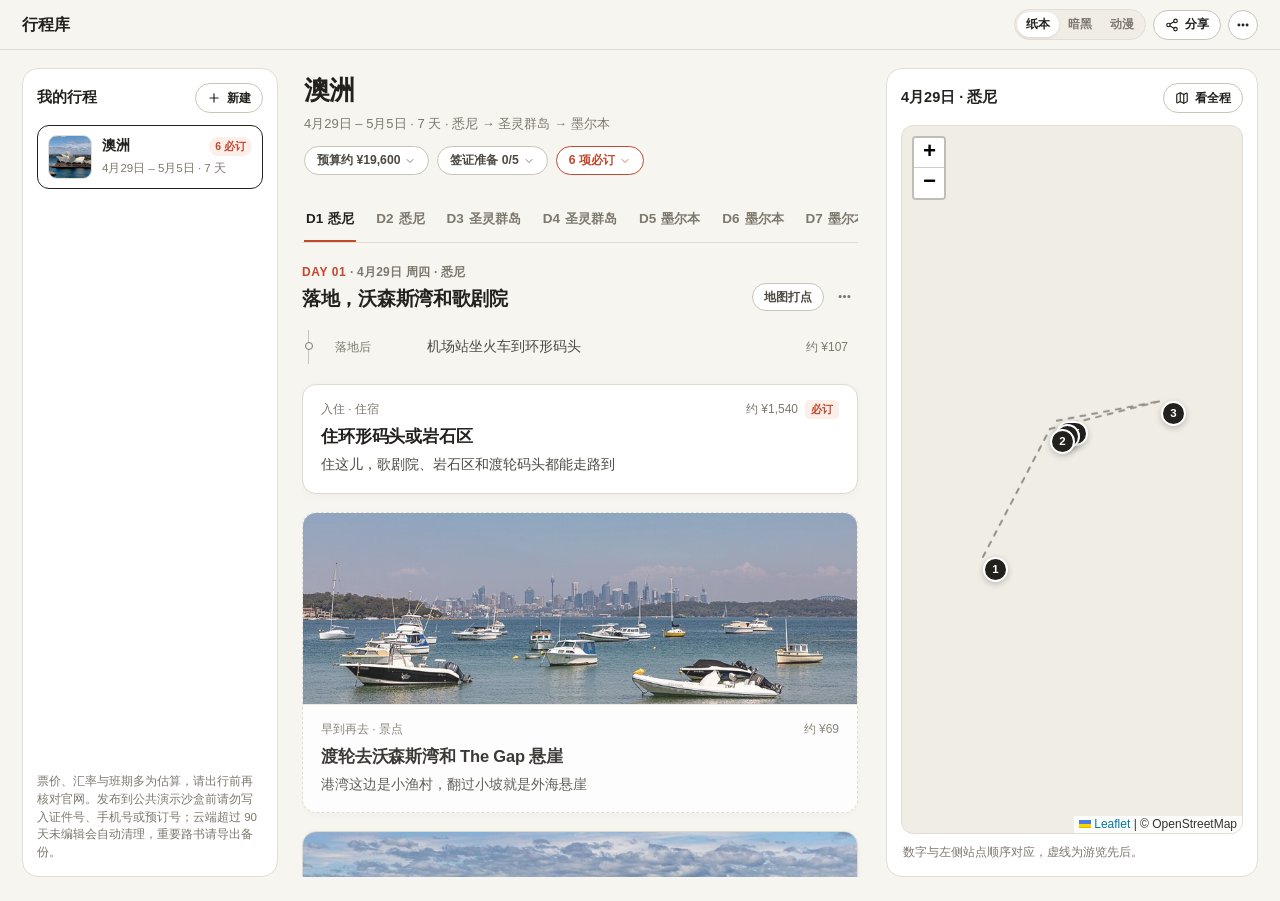
==== commit 2e318973: "fix: default trip title to place name and fix left rail grid overflow" ====
--- a/template/index.html
+++ b/template/index.html
@@ -24,7 +24,7 @@
     })();
   </script>
   <link rel="stylesheet" href="vendor/leaflet.css?v=1.9.4" />
-  <link rel="stylesheet" href="styles.css?v=41" />
+  <link rel="stylesheet" href="styles.css?v=42" />
 </head>
 <body>
   <header class="top">
@@ -258,8 +258,8 @@
     </form>
   </dialog>
 
-  <script src="data.js?v=41"></script>
-  <script src="app.js?v=41"></script>
-  <script src="share.js?v=41"></script>
+  <script src="data.js?v=42"></script>
+  <script src="app.js?v=42"></script>
+  <script src="share.js?v=42"></script>
 </body>
 </html>
--- a/template/styles.css
+++ b/template/styles.css
@@ -235,7 +235,7 @@
 
 /* 3-Column Desktop Layout */
 .layout {
-  display: grid; grid-template-columns: 244px minmax(0, 1fr) 372px;
+  display: grid; grid-template-columns: 256px minmax(0, 1fr) 372px;
   gap: 24px; padding: 18px 22px 24px; height: calc(100vh - 49px);
 }
 .shared-route .rail { display: none !important; }
@@ -248,22 +248,24 @@
 html[data-theme="manga"] .rail,
 html[data-theme="manga"] .map-panel { border: 1.6px solid #181715; }
 
-/* Left Sidebar: Calm Paper Trip List */
-.rail { padding: 14px; overflow: auto; }
+/* Left Sidebar: Clean Fixed-Width Trip Cards (Zero Overflow / Zero Wrap Shift) */
+.rail { padding: 14px; overflow-y: auto; overflow-x: hidden; }
 .rail-head, .map-bar {
   display: flex; justify-content: space-between; align-items: center; gap: 8px; margin-bottom: 12px;
 }
 .rail h2, .map-bar h2 { margin: 0; font-size: 14.5px; font-weight: 750; }
-#trip-list { display: grid; gap: 8px; }
+#trip-list { display: grid; grid-template-columns: minmax(0, 1fr); gap: 8px; }
 
 .trip-card {
-  display: flex; align-items: center; gap: 10px; width: 100%; padding: 9px 10px;
-  border-radius: 12px; border: 1px solid var(--line); background: var(--bg);
-  color: var(--ink); text-align: left; cursor: pointer; transition: border-color 0.14s, background 0.14s;
+  display: flex; align-items: center; gap: 10px;
+  width: 100%; min-width: 0; max-width: 100%; padding: 9px 10px;
+  border-radius: 12px; border: 1.5px solid var(--line); background: var(--bg);
+  color: var(--ink); text-align: left; overflow: hidden;
+  cursor: pointer; transition: border-color 0.14s, background 0.14s;
 }
 .trip-card:hover { background: var(--surface-soft); }
 .trip-card.active {
-  background: var(--surface); border: 1.6px solid var(--ink);
+  background: var(--surface); border-color: var(--ink);
 }
 html[data-theme="manga"] .trip-card.active { background: #fff9db; border-color: #181715; }
 .trip-thumb {
@@ -271,13 +273,23 @@
   display: grid; place-items: center; background: var(--surface-soft) center / cover no-repeat;
   color: var(--muted); border: 1px solid var(--line);
 }
-.trip-meta { min-width: 0; flex: 1; }
-.trip-meta b {
-  display: block; font-size: 13.5px; font-weight: 720; line-height: 1.3;
+.trip-meta { display: block; min-width: 0; flex: 1; }
+.trip-title-row {
+  display: flex; align-items: center; justify-content: space-between; gap: 6px; min-width: 0;
+}
+.trip-title-row b {
+  min-width: 0; flex: 1; font-size: 13.8px; font-weight: 740; line-height: 1.3;
   overflow: hidden; text-overflow: ellipsis; white-space: nowrap;
 }
-.trip-meta span { display: block; margin-top: 2px; font-size: 11.5px; color: var(--muted); }
-.trip-meta em { font-style: normal; color: var(--accent); font-weight: 650; }
+.trip-due {
+  flex-shrink: 0; white-space: nowrap; font-style: normal;
+  padding: 1px 6px; border-radius: 999px;
+  background: var(--accent-bg); color: var(--accent); font-size: 10.5px; font-weight: 720;
+}
+.trip-dates {
+  display: block; margin-top: 3px; font-size: 11.5px; color: var(--muted);
+  white-space: nowrap; overflow: hidden; text-overflow: ellipsis;
+}
 .rail-note { margin: auto 0 0; padding-top: 14px; color: var(--muted); font-size: 11.5px; line-height: 1.55; }
 
 /* Center Feed — Generous Breathing Room */
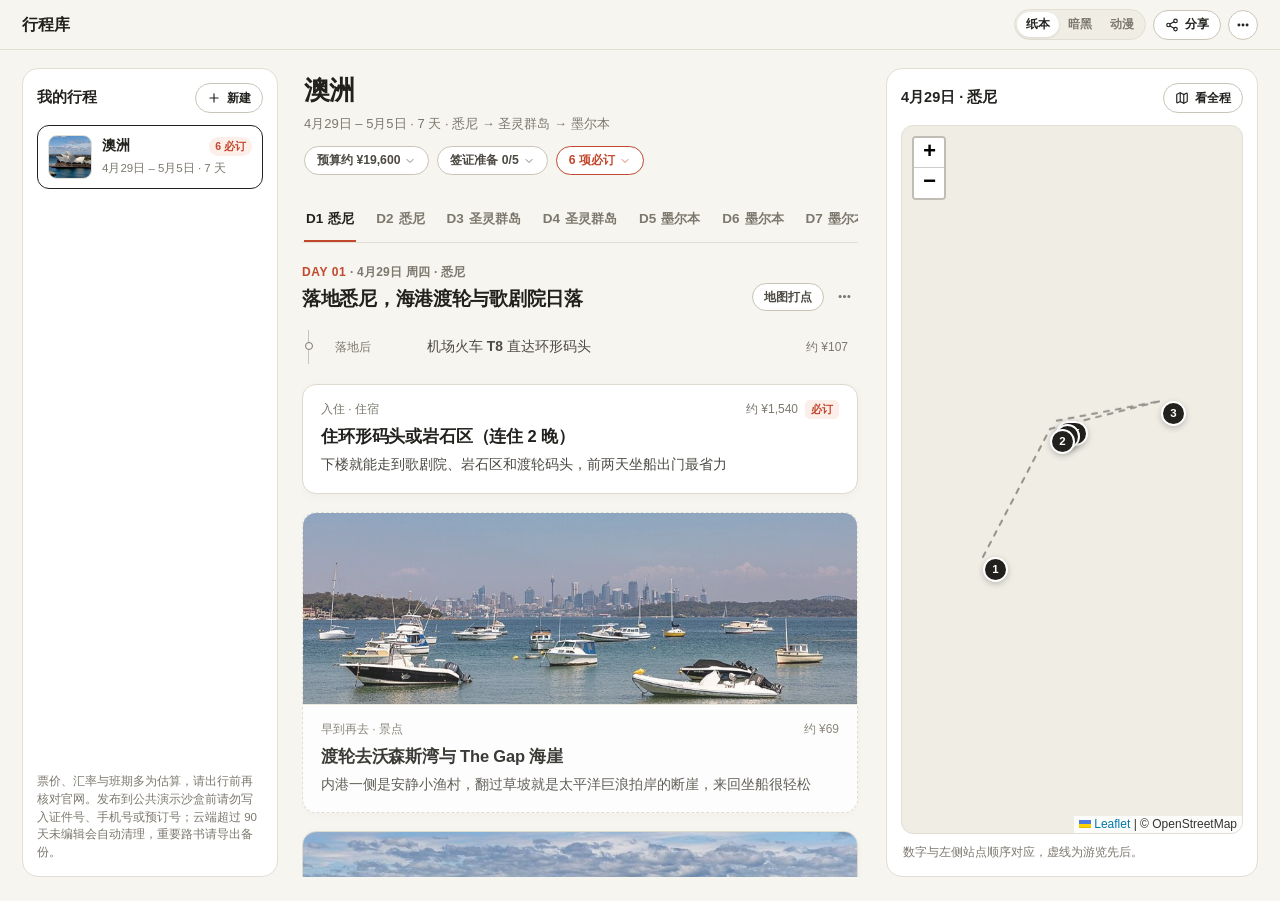
==== commit a1bb62a7: "feat: add human copywriting rules, alt route flag, and rewrite stiff stop prose" ====
--- a/template/index.html
+++ b/template/index.html
@@ -24,7 +24,7 @@
     })();
   </script>
   <link rel="stylesheet" href="vendor/leaflet.css?v=1.9.4" />
-  <link rel="stylesheet" href="styles.css?v=42" />
+  <link rel="stylesheet" href="styles.css?v=43" />
 </head>
 <body>
   <header class="top">
@@ -258,8 +258,8 @@
     </form>
   </dialog>
 
-  <script src="data.js?v=42"></script>
-  <script src="app.js?v=42"></script>
-  <script src="share.js?v=42"></script>
+  <script src="data.js?v=43"></script>
+  <script src="app.js?v=43"></script>
+  <script src="share.js?v=43"></script>
 </body>
 </html>
--- a/template/styles.css
+++ b/template/styles.css
@@ -661,7 +661,8 @@
   background: var(--surface-soft); border-left: 3px solid var(--accent);
   font-size: 13.5px; font-weight: 650; line-height: 1.6;
 }
-.dp-prose { margin-top: 12px; font-size: 14px; line-height: 1.72; color: var(--ink-soft); }
+.dp-prose { margin-top: 12px; font-size: 14px; line-height: 1.72; color: var(--ink-soft); display: grid; gap: 8px; }
+.dp-prose p { margin: 0; }
 
 .dp-kv { margin: 15px 0 0; border-top: 1px solid var(--line); }
 .dp-kv-row {
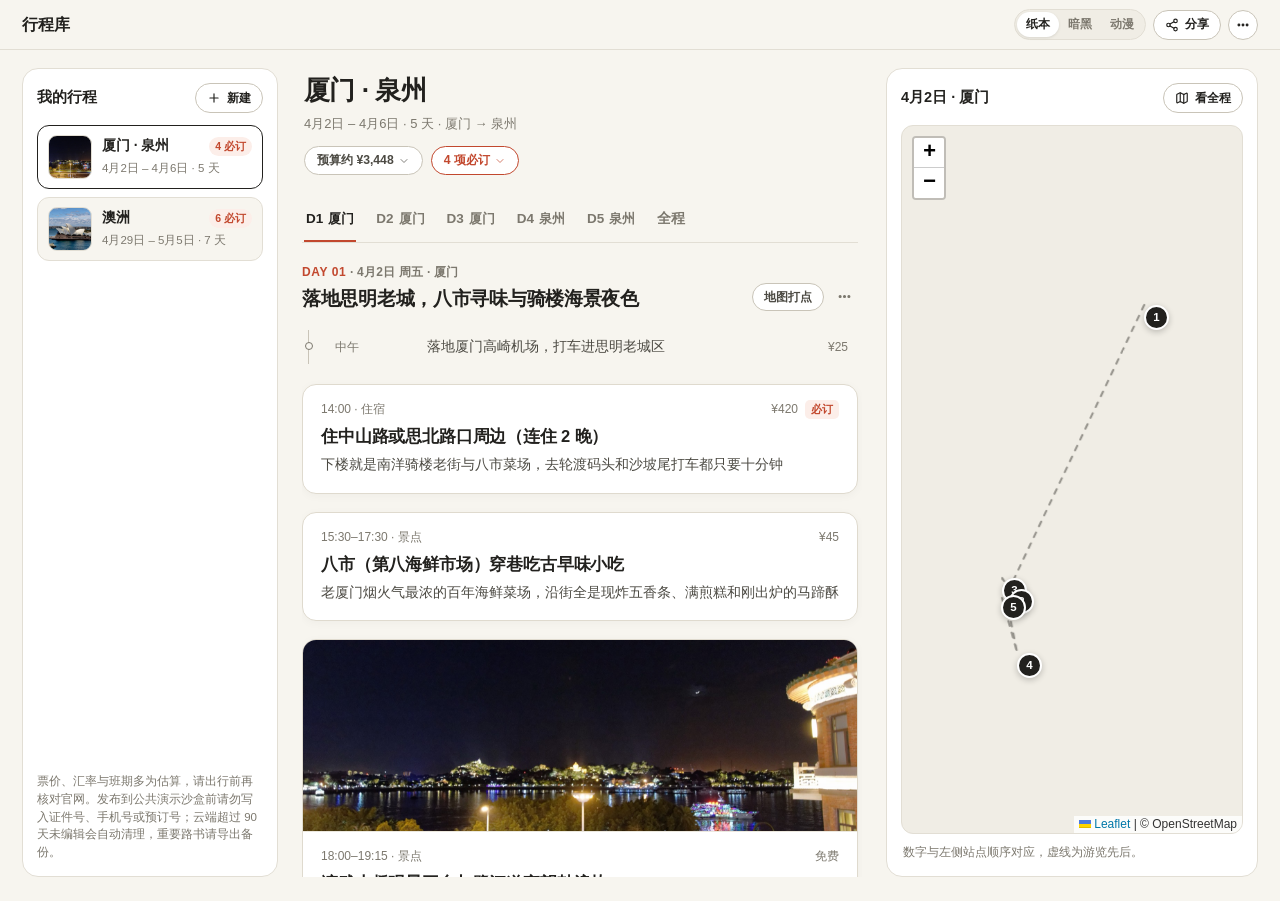
==== commit 7a87377d: "fix(budget): use domestic labels (往返机票/往返高铁/其他) instead of 国际机票/签证和其他 on domestic trips" ====
--- a/template/index.html
+++ b/template/index.html
@@ -24,7 +24,7 @@
     })();
   </script>
   <link rel="stylesheet" href="vendor/leaflet.css?v=1.9.4" />
-  <link rel="stylesheet" href="styles.css?v=43" />
+  <link rel="stylesheet" href="styles.css?v=45" />
 </head>
 <body>
   <header class="top">
@@ -100,7 +100,7 @@
           <option value="stay">住宿</option>
         </select>
       </label>
-      <label>地址 <input name="address" placeholder="用来在谷歌上搜索" /></label>
+      <label>地址 <input name="address" placeholder="用于地图搜索与导航定位" /></label>
       <label>为什么去（亮点简介） <input name="why" placeholder="一句话说明为什么推荐这里" /></label>
       <div class="pair">
         <label>纬度 <input name="lat" inputmode="decimal" /></label>
@@ -117,7 +117,7 @@
       <label>预约说明 <input name="reservationNote" placeholder="为什么要订，订晚了会怎样" /></label>
       <label>预约链接 <input name="bookingUrl" placeholder="https://" /></label>
       <div class="pair">
-        <label>每人费用（当地货币） <input name="costAmount" inputmode="decimal" placeholder="免费填 0" /></label>
+        <label><span id="cost-currency-label">每人费用（人民币）</span> <input name="costAmount" inputmode="decimal" placeholder="免费填 0" /></label>
         <label>费用说明 <input name="costNote" placeholder="含什么，怎么算的" /></label>
       </div>
       <label>配图链接（Wikimedia 或本站 /api/img）
@@ -143,7 +143,7 @@
       <h3 id="day-editor-title">编辑这一天</h3>
       <div class="pair">
         <label>日期 <input name="date" placeholder="2027-05-01" /></label>
-        <label>城市 <input name="city" placeholder="京都 / 悉尼" /></label>
+        <label>城市 <input name="city" placeholder="厦门 / 京都 / 悉尼" /></label>
       </div>
       <label>当天主题 <input name="title" required placeholder="例如：伏见稻荷与清水寺漫步" /></label>
       <div class="dialog-actions">
@@ -258,8 +258,8 @@
     </form>
   </dialog>
 
-  <script src="data.js?v=43"></script>
-  <script src="app.js?v=43"></script>
-  <script src="share.js?v=43"></script>
+  <script src="data.js?v=45"></script>
+  <script src="app.js?v=45"></script>
+  <script src="share.js?v=45"></script>
 </body>
 </html>
